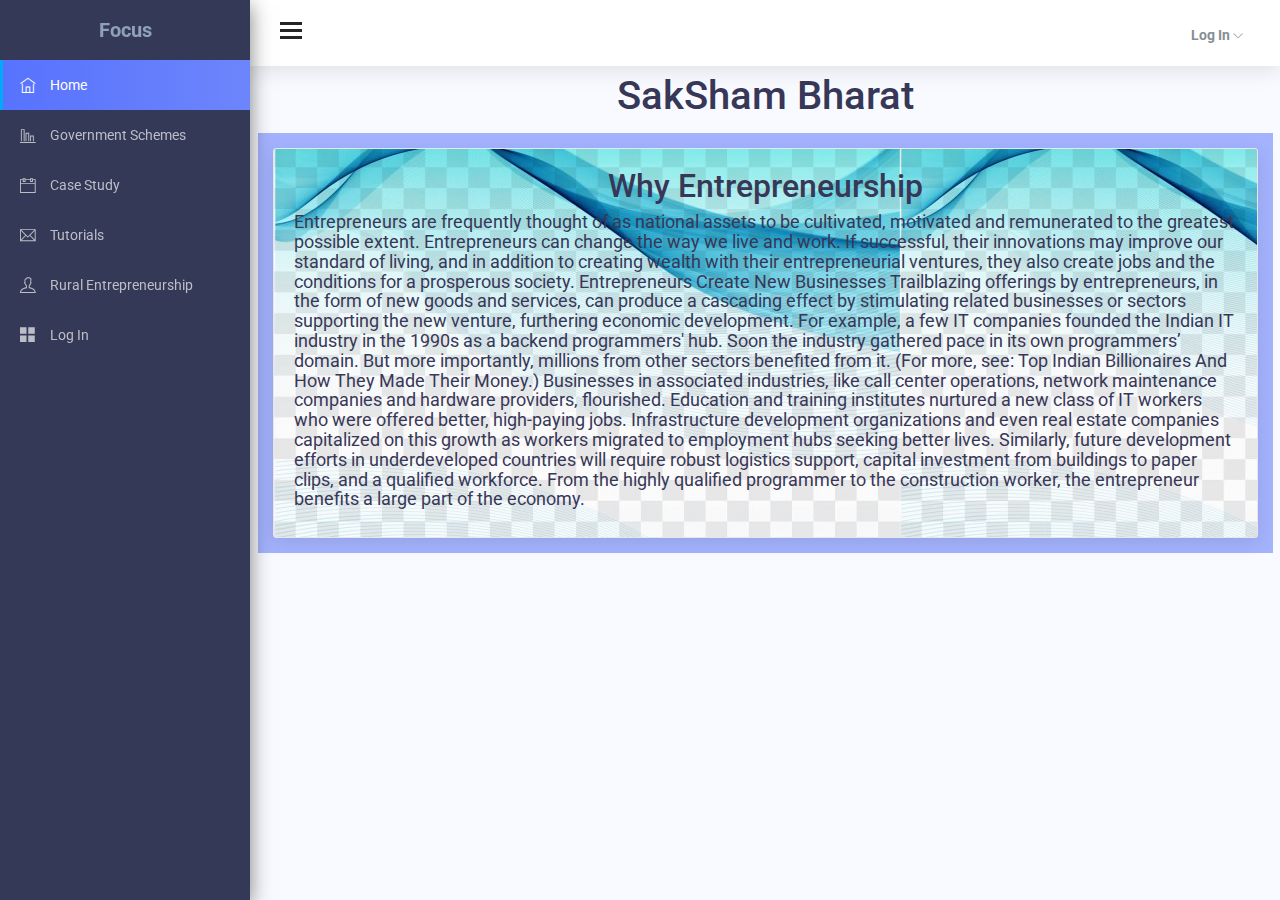
==== index.html @ bfe44157 "Frontend basic" ====
<!DOCTYPE html>
<html lang="en">
<head>
    <meta charset="utf-8">
    <meta http-equiv="X-UA-Compatible" content="IE=edge">
    <meta name="viewport" content="width=device-width, initial-scale=1">

    <title>Focus Admin: Vector Map</title>

    <!-- ================= Favicon ================== -->
    <!-- Standard -->
    <link rel="shortcut icon" href="http://placehold.it/64.png/000/fff">
    <!-- Retina iPad Touch Icon-->
    <link rel="apple-touch-icon" sizes="144x144" href="http://placehold.it/144.png/000/fff">
    <!-- Retina iPhone Touch Icon-->
    <link rel="apple-touch-icon" sizes="114x114" href="http://placehold.it/114.png/000/fff">
    <!-- Standard iPad Touch Icon-->
    <link rel="apple-touch-icon" sizes="72x72" href="http://placehold.it/72.png/000/fff">
    <!-- Standard iPhone Touch Icon-->
    <link rel="apple-touch-icon" sizes="57x57" href="http://placehold.it/57.png/000/fff">

    <!-- Styles -->
    <link href="assets/css/lib/vector-map/jqvmap.min.css" rel="stylesheet">
    <!--Themes Jquery Bar Rating-->
    <link href="assets/css/lib/font-awesome.min.css" rel="stylesheet">
    <link href="assets/css/lib/themify-icons.css" rel="stylesheet">
    <link href="assets/css/lib/menubar/sidebar.css" rel="stylesheet">
    <link href="assets/css/lib/bootstrap.min.css" rel="stylesheet">
	<link href="assets/css//home.css" rel="stylesheet">
    <link href="assets/css/lib/helper.css" rel="stylesheet">
    <link href="assets/css/style.css" rel="stylesheet">
</head>

<body>

        <div class="sidebar sidebar-hide-to-small sidebar-shrink sidebar-gestures">
            <div class="nano">
                <div class="nano-content">
                    <div class="logo"><a href="index.html"><!-- <img src="assets/images/logo.png" alt="" /> --><span>Focus</span></a></div>
                    <ul>
                        <li class="active"><a class="sidebar-sub-toggle"><i class="ti-home"></i> Home</a></li>
                        <li><a href="schemes.html"><i class="ti-bar-chart-alt"></i> Government Schemes</a></li>
                        <li><a href="case.html"><i class="ti-calendar"></i> Case Study </a></li>
                        <li><a href="tutorials.html"><i class="ti-email"></i> Tutorials</a></li>
                        <li><a href="rural.html"><i class="ti-user"></i> Rural Entrepreneurship</a></li>
                        <li><a href="#"><i class="ti-layout-grid2-alt"></i> Log In</a></li>
                    </ul>
                </div>
            </div>
        </div>
        <!-- /# sidebar -->


        <div class="header">
            <div class="container-fluid">
                <div class="row">
                    <div class="col-lg-12">
                        <div class="float-left">
                            <div class="hamburger sidebar-toggle">
                                <span class="line"></span>
                                <span class="line"></span>
                                <span class="line"></span>
                            </div>
                        </div>
                        <div class="float-right">
                            <ul>
                                <li class="header-icon dib"><span class="user-avatar"><a href="#">Log In <i class="ti-angle-down f-s-10"></i></a></span></li>
                            </ul>
                        </div>
                    </div>
                </div>
            </div>
        </div>




    <div class="content-wrap">
        <div class="main">
            <div class="container-fluid">
                <div class="row">
					<div class="col-md-12" align="center">
                        <h1>SakSham Bharat</h1>
					</div>
				</div>
                <!-- /# row -->
                <section id="main-content">
                    <div class="row">
                        <div class="col-lg-12" style="background: #a4b3fe;">
                            <div class="card nestable-cart" style="background: url('assets/images/bgg.jpg'); ">
                                <div class="card-title">
                                    <span align="center" ><h2>Why Entrepreneurship</h2></span>
                                    <h4>Entrepreneurs are frequently thought of as national assets to be cultivated, motivated and remunerated to the greatest possible extent. Entrepreneurs can change the way we live and work. If successful, their innovations may improve our standard of living, and in addition to creating wealth with their entrepreneurial ventures, they also create jobs and the conditions for a prosperous society.

Entrepreneurs Create New Businesses
Trailblazing offerings by entrepreneurs, in the form of new goods and services, can produce a cascading effect by stimulating related businesses or sectors supporting the new venture, furthering economic development.

For example, a few IT companies founded the Indian IT industry in the 1990s as a backend programmers' hub. Soon the industry gathered pace in its own programmers’ domain. But more importantly, millions from other sectors benefited from it. (For more, see: Top Indian Billionaires And How They Made Their Money.)

Businesses in associated industries, like call center operations, network maintenance companies and hardware providers, flourished. Education and training institutes nurtured a new class of IT workers who were offered better, high-paying jobs. Infrastructure development organizations and even real estate companies capitalized on this growth as workers migrated to employment hubs seeking better lives.

Similarly, future development efforts in underdeveloped countries will require robust logistics support, capital investment from buildings to paper clips, and a qualified workforce. From the highly qualified programmer to the construction worker, the entrepreneur benefits a large part of the economy.</h4>
                                    <div class="card-title-right-icon">
                                        <ul>
                                           
                                        </ul>
                                    </div>
                                </div>
                            </div>
                            <!-- /# card -->
                        </div>
                        <!-- /# column -->
                    </div>
                    <!-- /# row -->


                </section>
            </div>
        </div>
    </div>



    <div id="search">
        <button type="button" class="close">×</button>
        <form>
            <input type="search" value="" placeholder="type keyword(s) here" />
            <button type="submit" class="btn btn-primary">Search</button>
        </form>
    </div>
    <!-- jquery vendor -->
    <script src="assets/js/lib/jquery.min.js"></script>
    <script src="assets/js/lib/jquery.nanoscroller.min.js"></script>
    <!-- nano scroller -->
    <script src="assets/js/lib/menubar/sidebar.js"></script>
    <script src="assets/js/lib/preloader/pace.min.js"></script>
    <!-- sidebar -->
    
    <!-- bootstrap -->


    <script src="assets/js/lib/vector-map/jquery.vmap.js"></script>
    <!-- scripit init-->
    <script src="assets/js/lib/vector-map/jquery.vmap.min.js"></script>
    <!-- scripit init-->
    <script src="assets/js/lib/vector-map/jquery.vmap.sampledata.js"></script>
    <!-- scripit init-->
    <script src="assets/js/lib/vector-map/country/jquery.vmap.world.js"></script>
    <!-- scripit init-->
    <script src="assets/js/lib/vector-map/country/jquery.vmap.algeria.js"></script>
    <!-- scripit init-->
    <script src="assets/js/lib/vector-map/country/jquery.vmap.argentina.js"></script>
    <!-- scripit init-->
    <script src="assets/js/lib/vector-map/country/jquery.vmap.brazil.js"></script>
    <!-- scripit init-->
    <script src="assets/js/lib/vector-map/country/jquery.vmap.france.js"></script>
    <!-- scripit init-->
    <script src="assets/js/lib/vector-map/country/jquery.vmap.germany.js"></script>
    <!-- scripit init-->
    <script src="assets/js/lib/vector-map/country/jquery.vmap.greece.js"></script>
    <!-- scripit init-->
    <script src="assets/js/lib/vector-map/country/jquery.vmap.iran.js"></script>
    <!-- scripit init-->
    <script src="assets/js/lib/vector-map/country/jquery.vmap.iraq.js"></script>
    <!-- scripit init-->
    <script src="assets/js/lib/vector-map/country/jquery.vmap.russia.js"></script>
    <!-- scripit init-->
    <script src="assets/js/lib/vector-map/country/jquery.vmap.tunisia.js"></script>
    <!-- scripit init-->
    <script src="assets/js/lib/vector-map/country/jquery.vmap.europe.js"></script>
    <!-- scripit init-->
    <script src="assets/js/lib/vector-map/country/jquery.vmap.usa.js"></script>
    <!-- scripit init-->
    <script src="assets/js/lib/vector-map/country/jquery.vmap.turkey.js"></script>
    <!-- scripit init-->
    <script src="assets/js/lib/vector-map/vector.init.js"></script>
    <!-- scripit init-->
    <script src="assets/js/scripts.js"></script>
    <!-- scripit init-->
</body>

</html>
---- assets/css/lib/vector-map/jqvmap.min.css ----
.jqvmap-label,
.jqvmap-pin {
    pointer-events: none
}
.jqvmap-label {
    position: absolute;
    display: none;
    -webkit-border-radius: 3px;
    -moz-border-radius: 3px;
    border-radius: 3px;
    background: #292929;
    color: #fff;
    font-family: sans-serif, Verdana;
    font-size: smaller;
    padding: 3px
}
.jqvmap-zoomin,
.jqvmap-zoomout {
    position: absolute;
    left: 10px;
    -webkit-border-radius: 3px;
    -moz-border-radius: 3px;
    border-radius: 3px;
    background: #000;
    padding: 3px;
    color: #fff;
    width: 15px;
    height: 15px;
    cursor: pointer;
    line-height: 10px;
    text-align: center
}
.jqvmap-zoomin {
    top: 10px
}
.jqvmap-zoomout {
    top: 30px
}
.jqvmap-region {
    cursor: pointer
}
.jqvmap-ajax_response {
    width: 100%;
    height: 500px
}
---- assets/css/lib/themify-icons.css ----
.icon-section {
	margin: 0 0 3em;
	clear: both;
	overflow: hidden;
}
.icon-container {
	width: 240px; 
	padding: .7em 0;
	float: left; 
	position: relative;
	text-align: left;
}
.icon-container [class^="ti-"], 
.icon-container [class*=" ti-"] {
	color: #000;
	position: absolute;
	margin-top: 3px;
	transition: .3s;
}
.icon-container:hover [class^="ti-"],
.icon-container:hover [class*=" ti-"] {
	font-size: 2.2em;
	margin-top: -5px;
}
.icon-container:hover .icon-name {
	color: #000;
}
.icon-name {
	color: #aaa;
	margin-left: 35px;
	font-size: 14px;
	transition: .3s;
}
.icon-container:hover .icon-name {
	margin-left: 45px;
}
















@font-face {
	font-family: 'themify';
	src:url('../../fonts/themify.eot?-fvbane');
	src:url('../../fonts/themify.eot?#iefix-fvbane') format('embedded-opentype'),
		url('../../fonts/themify.woff?-fvbane') format('woff'),
		url('../../fonts/themify.ttf?-fvbane') format('truetype'),
		url('../../fonts/themify.svg?-fvbane#themify') format('svg');
	font-weight: normal;
	font-style: normal;
}

@font-face {
	font-family: 'themify';
	src:url('../admin/assets/fonts/themify.eot?-fvbane');
	src:url('../admin/assets/fonts/themify.eot?#iefix-fvbane') format('embedded-opentype'),
		url('../admin/assets/fonts/themify.woff?-fvbane') format('woff'),
		url('../admin/assets/fonts/themify.ttf?-fvbane') format('truetype'),
		url('../admin/assets/fonts/themify.svg?-fvbane#themify') format('svg');
	font-weight: normal;
	font-style: normal;
}

[class^="ti-"], [class*=" ti-"] {
	font-family: 'themify';
	speak: none;
	font-style: normal;
	font-weight: normal;
	font-variant: normal;
	text-transform: none;
	line-height: 1;

	/* Better Font Rendering =========== */
	-webkit-font-smoothing: antialiased;
	-moz-osx-font-smoothing: grayscale;
}

.ti-wand:before {
	content: "\e600";
}
.ti-volume:before {
	content: "\e601";
}
.ti-user:before {
	content: "\e602";
}
.ti-unlock:before {
	content: "\e603";
}
.ti-unlink:before {
	content: "\e604";
}
.ti-trash:before {
	content: "\e605";
}
.ti-thought:before {
	content: "\e606";
}
.ti-target:before {
	content: "\e607";
}
.ti-tag:before {
	content: "\e608";
}
.ti-tablet:before {
	content: "\e609";
}
.ti-star:before {
	content: "\e60a";
}
.ti-spray:before {
	content: "\e60b";
}
.ti-signal:before {
	content: "\e60c";
}
.ti-shopping-cart:before {
	content: "\e60d";
}
.ti-shopping-cart-full:before {
	content: "\e60e";
}
.ti-settings:before {
	content: "\e60f";
}
.ti-search:before {
	content: "\e610";
}
.ti-zoom-in:before {
	content: "\e611";
}
.ti-zoom-out:before {
	content: "\e612";
}
.ti-cut:before {
	content: "\e613";
}
.ti-ruler:before {
	content: "\e614";
}
.ti-ruler-pencil:before {
	content: "\e615";
}
.ti-ruler-alt:before {
	content: "\e616";
}
.ti-bookmark:before {
	content: "\e617";
}
.ti-bookmark-alt:before {
	content: "\e618";
}
.ti-reload:before {
	content: "\e619";
}
.ti-plus:before {
	content: "\e61a";
}
.ti-pin:before {
	content: "\e61b";
}
.ti-pencil:before {
	content: "\e61c";
}
.ti-pencil-alt:before {
	content: "\e61d";
}
.ti-paint-roller:before {
	content: "\e61e";
}
.ti-paint-bucket:before {
	content: "\e61f";
}
.ti-na:before {
	content: "\e620";
}
.ti-mobile:before {
	content: "\e621";
}
.ti-minus:before {
	content: "\e622";
}
.ti-medall:before {
	content: "\e623";
}
.ti-medall-alt:before {
	content: "\e624";
}
.ti-marker:before {
	content: "\e625";
}
.ti-marker-alt:before {
	content: "\e626";
}
.ti-arrow-up:before {
	content: "\e627";
}
.ti-arrow-right:before {
	content: "\e628";
}
.ti-arrow-left:before {
	content: "\e629";
}
.ti-arrow-down:before {
	content: "\e62a";
}
.ti-lock:before {
	content: "\e62b";
}
.ti-location-arrow:before {
	content: "\e62c";
}
.ti-link:before {
	content: "\e62d";
}
.ti-layout:before {
	content: "\e62e";
}
.ti-layers:before {
	content: "\e62f";
}
.ti-layers-alt:before {
	content: "\e630";
}
.ti-key:before {
	content: "\e631";
}
.ti-import:before {
	content: "\e632";
}
.ti-image:before {
	content: "\e633";
}
.ti-heart:before {
	content: "\e634";
}
.ti-heart-broken:before {
	content: "\e635";
}
.ti-hand-stop:before {
	content: "\e636";
}
.ti-hand-open:before {
	content: "\e637";
}
.ti-hand-drag:before {
	content: "\e638";
}
.ti-folder:before {
	content: "\e639";
}
.ti-flag:before {
	content: "\e63a";
}
.ti-flag-alt:before {
	content: "\e63b";
}
.ti-flag-alt-2:before {
	content: "\e63c";
}
.ti-eye:before {
	content: "\e63d";
}
.ti-export:before {
	content: "\e63e";
}
.ti-exchange-vertical:before {
	content: "\e63f";
}
.ti-desktop:before {
	content: "\e640";
}
.ti-cup:before {
	content: "\e641";
}
.ti-crown:before {
	content: "\e642";
}
.ti-comments:before {
	content: "\e643";
}
.ti-comment:before {
	content: "\e644";
}
.ti-comment-alt:before {
	content: "\e645";
}
.ti-close:before {
	content: "\e646";
}
.ti-clip:before {
	content: "\e647";
}
.ti-angle-up:before {
	content: "\e648";
}
.ti-angle-right:before {
	content: "\e649";
}
.ti-angle-left:before {
	content: "\e64a";
}
.ti-angle-down:before {
	content: "\e64b";
}
.ti-check:before {
	content: "\e64c";
}
.ti-check-box:before {
	content: "\e64d";
}
.ti-camera:before {
	content: "\e64e";
}
.ti-announcement:before {
	content: "\e64f";
}
.ti-brush:before {
	content: "\e650";
}
.ti-briefcase:before {
	content: "\e651";
}
.ti-bolt:before {
	content: "\e652";
}
.ti-bolt-alt:before {
	content: "\e653";
}
.ti-blackboard:before {
	content: "\e654";
}
.ti-bag:before {
	content: "\e655";
}
.ti-move:before {
	content: "\e656";
}
.ti-arrows-vertical:before {
	content: "\e657";
}
.ti-arrows-horizontal:before {
	content: "\e658";
}
.ti-fullscreen:before {
	content: "\e659";
}
.ti-arrow-top-right:before {
	content: "\e65a";
}
.ti-arrow-top-left:before {
	content: "\e65b";
}
.ti-arrow-circle-up:before {
	content: "\e65c";
}
.ti-arrow-circle-right:before {
	content: "\e65d";
}
.ti-arrow-circle-left:before {
	content: "\e65e";
}
.ti-arrow-circle-down:before {
	content: "\e65f";
}
.ti-angle-double-up:before {
	content: "\e660";
}
.ti-angle-double-right:before {
	content: "\e661";
}
.ti-angle-double-left:before {
	content: "\e662";
}
.ti-angle-double-down:before {
	content: "\e663";
}
.ti-zip:before {
	content: "\e664";
}
.ti-world:before {
	content: "\e665";
}
.ti-wheelchair:before {
	content: "\e666";
}
.ti-view-list:before {
	content: "\e667";
}
.ti-view-list-alt:before {
	content: "\e668";
}
.ti-view-grid:before {
	content: "\e669";
}
.ti-uppercase:before {
	content: "\e66a";
}
.ti-upload:before {
	content: "\e66b";
}
.ti-underline:before {
	content: "\e66c";
}
.ti-truck:before {
	content: "\e66d";
}
.ti-timer:before {
	content: "\e66e";
}
.ti-ticket:before {
	content: "\e66f";
}
.ti-thumb-up:before {
	content: "\e670";
}
.ti-thumb-down:before {
	content: "\e671";
}
.ti-text:before {
	content: "\e672";
}
.ti-stats-up:before {
	content: "\e673";
}
.ti-stats-down:before {
	content: "\e674";
}
.ti-split-v:before {
	content: "\e675";
}
.ti-split-h:before {
	content: "\e676";
}
.ti-smallcap:before {
	content: "\e677";
}
.ti-shine:before {
	content: "\e678";
}
.ti-shift-right:before {
	content: "\e679";
}
.ti-shift-left:before {
	content: "\e67a";
}
.ti-shield:before {
	content: "\e67b";
}
.ti-notepad:before {
	content: "\e67c";
}
.ti-server:before {
	content: "\e67d";
}
.ti-quote-right:before {
	content: "\e67e";
}
.ti-quote-left:before {
	content: "\e67f";
}
.ti-pulse:before {
	content: "\e680";
}
.ti-printer:before {
	content: "\e681";
}
.ti-power-off:before {
	content: "\e682";
}
.ti-plug:before {
	content: "\e683";
}
.ti-pie-chart:before {
	content: "\e684";
}
.ti-paragraph:before {
	content: "\e685";
}
.ti-panel:before {
	content: "\e686";
}
.ti-package:before {
	content: "\e687";
}
.ti-music:before {
	content: "\e688";
}
.ti-music-alt:before {
	content: "\e689";
}
.ti-mouse:before {
	content: "\e68a";
}
.ti-mouse-alt:before {
	content: "\e68b";
}
.ti-money:before {
	content: "\e68c";
}
.ti-microphone:before {
	content: "\e68d";
}
.ti-menu:before {
	content: "\e68e";
}
.ti-menu-alt:before {
	content: "\e68f";
}
.ti-map:before {
	content: "\e690";
}
.ti-map-alt:before {
	content: "\e691";
}
.ti-loop:before {
	content: "\e692";
}
.ti-location-pin:before {
	content: "\e693";
}
.ti-list:before {
	content: "\e694";
}
.ti-light-bulb:before {
	content: "\e695";
}
.ti-Italic:before {
	content: "\e696";
}
.ti-info:before {
	content: "\e697";
}
.ti-infinite:before {
	content: "\e698";
}
.ti-id-badge:before {
	content: "\e699";
}
.ti-hummer:before {
	content: "\e69a";
}
.ti-home:before {
	content: "\e69b";
}
.ti-help:before {
	content: "\e69c";
}
.ti-headphone:before {
	content: "\e69d";
}
.ti-harddrives:before {
	content: "\e69e";
}
.ti-harddrive:before {
	content: "\e69f";
}
.ti-gift:before {
	content: "\e6a0";
}
.ti-game:before {
	content: "\e6a1";
}
.ti-filter:before {
	content: "\e6a2";
}
.ti-files:before {
	content: "\e6a3";
}
.ti-file:before {
	content: "\e6a4";
}
.ti-eraser:before {
	content: "\e6a5";
}
.ti-envelope:before {
	content: "\e6a6";
}
.ti-download:before {
	content: "\e6a7";
}
.ti-direction:before {
	content: "\e6a8";
}
.ti-direction-alt:before {
	content: "\e6a9";
}
.ti-dashboard:before {
	content: "\e6aa";
}
.ti-control-stop:before {
	content: "\e6ab";
}
.ti-control-shuffle:before {
	content: "\e6ac";
}
.ti-control-play:before {
	content: "\e6ad";
}
.ti-control-pause:before {
	content: "\e6ae";
}
.ti-control-forward:before {
	content: "\e6af";
}
.ti-control-backward:before {
	content: "\e6b0";
}
.ti-cloud:before {
	content: "\e6b1";
}
.ti-cloud-up:before {
	content: "\e6b2";
}
.ti-cloud-down:before {
	content: "\e6b3";
}
.ti-clipboard:before {
	content: "\e6b4";
}
.ti-car:before {
	content: "\e6b5";
}
.ti-calendar:before {
	content: "\e6b6";
}
.ti-book:before {
	content: "\e6b7";
}
.ti-bell:before {
	content: "\e6b8";
}
.ti-basketball:before {
	content: "\e6b9";
}
.ti-bar-chart:before {
	content: "\e6ba";
}
.ti-bar-chart-alt:before {
	content: "\e6bb";
}
.ti-back-right:before {
	content: "\e6bc";
}
.ti-back-left:before {
	content: "\e6bd";
}
.ti-arrows-corner:before {
	content: "\e6be";
}
.ti-archive:before {
	content: "\e6bf";
}
.ti-anchor:before {
	content: "\e6c0";
}
.ti-align-right:before {
	content: "\e6c1";
}
.ti-align-left:before {
	content: "\e6c2";
}
.ti-align-justify:before {
	content: "\e6c3";
}
.ti-align-center:before {
	content: "\e6c4";
}
.ti-alert:before {
	content: "\e6c5";
}
.ti-alarm-clock:before {
	content: "\e6c6";
}
.ti-agenda:before {
	content: "\e6c7";
}
.ti-write:before {
	content: "\e6c8";
}
.ti-window:before {
	content: "\e6c9";
}
.ti-widgetized:before {
	content: "\e6ca";
}
.ti-widget:before {
	content: "\e6cb";
}
.ti-widget-alt:before {
	content: "\e6cc";
}
.ti-wallet:before {
	content: "\e6cd";
}
.ti-video-clapper:before {
	content: "\e6ce";
}
.ti-video-camera:before {
	content: "\e6cf";
}
.ti-vector:before {
	content: "\e6d0";
}
.ti-themify-logo:before {
	content: "\e6d1";
}
.ti-themify-favicon:before {
	content: "\e6d2";
}
.ti-themify-favicon-alt:before {
	content: "\e6d3";
}
.ti-support:before {
	content: "\e6d4";
}
.ti-stamp:before {
	content: "\e6d5";
}
.ti-split-v-alt:before {
	content: "\e6d6";
}
.ti-slice:before {
	content: "\e6d7";
}
.ti-shortcode:before {
	content: "\e6d8";
}
.ti-shift-right-alt:before {
	content: "\e6d9";
}
.ti-shift-left-alt:before {
	content: "\e6da";
}
.ti-ruler-alt-2:before {
	content: "\e6db";
}
.ti-receipt:before {
	content: "\e6dc";
}
.ti-pin2:before {
	content: "\e6dd";
}
.ti-pin-alt:before {
	content: "\e6de";
}
.ti-pencil-alt2:before {
	content: "\e6df";
}
.ti-palette:before {
	content: "\e6e0";
}
.ti-more:before {
	content: "\e6e1";
}
.ti-more-alt:before {
	content: "\e6e2";
}
.ti-microphone-alt:before {
	content: "\e6e3";
}
.ti-magnet:before {
	content: "\e6e4";
}
.ti-line-double:before {
	content: "\e6e5";
}
.ti-line-dotted:before {
	content: "\e6e6";
}
.ti-line-dashed:before {
	content: "\e6e7";
}
.ti-layout-width-full:before {
	content: "\e6e8";
}
.ti-layout-width-default:before {
	content: "\e6e9";
}
.ti-layout-width-default-alt:before {
	content: "\e6ea";
}
.ti-layout-tab:before {
	content: "\e6eb";
}
.ti-layout-tab-window:before {
	content: "\e6ec";
}
.ti-layout-tab-v:before {
	content: "\e6ed";
}
.ti-layout-tab-min:before {
	content: "\e6ee";
}
.ti-layout-slider:before {
	content: "\e6ef";
}
.ti-layout-slider-alt:before {
	content: "\e6f0";
}
.ti-layout-sidebar-right:before {
	content: "\e6f1";
}
.ti-layout-sidebar-none:before {
	content: "\e6f2";
}
.ti-layout-sidebar-left:before {
	content: "\e6f3";
}
.ti-layout-placeholder:before {
	content: "\e6f4";
}
.ti-layout-menu:before {
	content: "\e6f5";
}
.ti-layout-menu-v:before {
	content: "\e6f6";
}
.ti-layout-menu-separated:before {
	content: "\e6f7";
}
.ti-layout-menu-full:before {
	content: "\e6f8";
}
.ti-layout-media-right-alt:before {
	content: "\e6f9";
}
.ti-layout-media-right:before {
	content: "\e6fa";
}
.ti-layout-media-overlay:before {
	content: "\e6fb";
}
.ti-layout-media-overlay-alt:before {
	content: "\e6fc";
}
.ti-layout-media-overlay-alt-2:before {
	content: "\e6fd";
}
.ti-layout-media-left-alt:before {
	content: "\e6fe";
}
.ti-layout-media-left:before {
	content: "\e6ff";
}
.ti-layout-media-center-alt:before {
	content: "\e700";
}
.ti-layout-media-center:before {
	content: "\e701";
}
.ti-layout-list-thumb:before {
	content: "\e702";
}
.ti-layout-list-thumb-alt:before {
	content: "\e703";
}
.ti-layout-list-post:before {
	content: "\e704";
}
.ti-layout-list-large-image:before {
	content: "\e705";
}
.ti-layout-line-solid:before {
	content: "\e706";
}
.ti-layout-grid4:before {
	content: "\e707";
}
.ti-layout-grid3:before {
	content: "\e708";
}
.ti-layout-grid2:before {
	content: "\e709";
}
.ti-layout-grid2-thumb:before {
	content: "\e70a";
}
.ti-layout-cta-right:before {
	content: "\e70b";
}
.ti-layout-cta-left:before {
	content: "\e70c";
}
.ti-layout-cta-center:before {
	content: "\e70d";
}
.ti-layout-cta-btn-right:before {
	content: "\e70e";
}
.ti-layout-cta-btn-left:before {
	content: "\e70f";
}
.ti-layout-column4:before {
	content: "\e710";
}
.ti-layout-column3:before {
	content: "\e711";
}
.ti-layout-column2:before {
	content: "\e712";
}
.ti-layout-accordion-separated:before {
	content: "\e713";
}
.ti-layout-accordion-merged:before {
	content: "\e714";
}
.ti-layout-accordion-list:before {
	content: "\e715";
}
.ti-ink-pen:before {
	content: "\e716";
}
.ti-info-alt:before {
	content: "\e717";
}
.ti-help-alt:before {
	content: "\e718";
}
.ti-headphone-alt:before {
	content: "\e719";
}
.ti-hand-point-up:before {
	content: "\e71a";
}
.ti-hand-point-right:before {
	content: "\e71b";
}
.ti-hand-point-left:before {
	content: "\e71c";
}
.ti-hand-point-down:before {
	content: "\e71d";
}
.ti-gallery:before {
	content: "\e71e";
}
.ti-face-smile:before {
	content: "\e71f";
}
.ti-face-sad:before {
	content: "\e720";
}
.ti-credit-card:before {
	content: "\e721";
}
.ti-control-skip-forward:before {
	content: "\e722";
}
.ti-control-skip-backward:before {
	content: "\e723";
}
.ti-control-record:before {
	content: "\e724";
}
.ti-control-eject:before {
	content: "\e725";
}
.ti-comments-smiley:before {
	content: "\e726";
}
.ti-brush-alt:before {
	content: "\e727";
}
.ti-youtube:before {
	content: "\e728";
}
.ti-vimeo:before {
	content: "\e729";
}
.ti-twitter:before {
	content: "\e72a";
}
.ti-time:before {
	content: "\e72b";
}
.ti-tumblr:before {
	content: "\e72c";
}
.ti-skype:before {
	content: "\e72d";
}
.ti-share:before {
	content: "\e72e";
}
.ti-share-alt:before {
	content: "\e72f";
}
.ti-rocket:before {
	content: "\e730";
}
.ti-pinterest:before {
	content: "\e731";
}
.ti-new-window:before {
	content: "\e732";
}
.ti-microsoft:before {
	content: "\e733";
}
.ti-list-ol:before {
	content: "\e734";
}
.ti-linkedin:before {
	content: "\e735";
}
.ti-layout-sidebar-2:before {
	content: "\e736";
}
.ti-layout-grid4-alt:before {
	content: "\e737";
}
.ti-layout-grid3-alt:before {
	content: "\e738";
}
.ti-layout-grid2-alt:before {
	content: "\e739";
}
.ti-layout-column4-alt:before {
	content: "\e73a";
}
.ti-layout-column3-alt:before {
	content: "\e73b";
}
.ti-layout-column2-alt:before {
	content: "\e73c";
}
.ti-instagram:before {
	content: "\e73d";
}
.ti-google:before {
	content: "\e73e";
}
.ti-github:before {
	content: "\e73f";
}
.ti-flickr:before {
	content: "\e740";
}
.ti-facebook:before {
	content: "\e741";
}
.ti-dropbox:before {
	content: "\e742";
}
.ti-dribbble:before {
	content: "\e743";
}
.ti-apple:before {
	content: "\e744";
}
.ti-android:before {
	content: "\e745";
}
.ti-save:before {
	content: "\e746";
}
.ti-save-alt:before {
	content: "\e747";
}
.ti-yahoo:before {
	content: "\e748";
}
.ti-wordpress:before {
	content: "\e749";
}
.ti-vimeo-alt:before {
	content: "\e74a";
}
.ti-twitter-alt:before {
	content: "\e74b";
}
.ti-tumblr-alt:before {
	content: "\e74c";
}
.ti-trello:before {
	content: "\e74d";
}
.ti-stack-overflow:before {
	content: "\e74e";
}
.ti-soundcloud:before {
	content: "\e74f";
}
.ti-sharethis:before {
	content: "\e750";
}
.ti-sharethis-alt:before {
	content: "\e751";
}
.ti-reddit:before {
	content: "\e752";
}
.ti-pinterest-alt:before {
	content: "\e753";
}
.ti-microsoft-alt:before {
	content: "\e754";
}
.ti-linux:before {
	content: "\e755";
}
.ti-jsfiddle:before {
	content: "\e756";
}
.ti-joomla:before {
	content: "\e757";
}
.ti-html5:before {
	content: "\e758";
}
.ti-flickr-alt:before {
	content: "\e759";
}
.ti-email:before {
	content: "\e75a";
}
.ti-drupal:before {
	content: "\e75b";
}
.ti-dropbox-alt:before {
	content: "\e75c";
}
.ti-css3:before {
	content: "\e75d";
}
.ti-rss:before {
	content: "\e75e";
}
.ti-rss-alt:before {
	content: "\e75f";
}
---- assets/css/lib/menubar/sidebar.css ----
.navbar .sidebar-toggle {
    float: left;
    margin-left: -4px;
}

.navbar .sidebar-toggle+.navbar-brand {
    margin-left: 0;
}

.sidebar {
    position: fixed;
    top: 0px;
    left: 0;
    bottom: 0;
    width: 250px;
    background: #343957;
    /* font-size: 14px; */
    z-index: 100;
    overflow: auto;
    -webkit-transform: translateZ(0);
    transform: translateZ(0);
    -webkit-transition: width 300ms ease-in-out;
    transition: width 300ms ease-in-out;
     box-shadow: 0 5px 20px rgba(0, 0, 0, 0.50);
}

.sidebar.sidebar-static {
    position: absolute;
}

.sidebar i {
    font-size: 1.12em;
    margin-right: 5px;
    vertical-align: middle;
    width: 1.4em;
    display: inline-block;
}

.sidebar i.fa {
    vertical-align: baseline;
}

.sidebar ul {
    margin: 0;
    list-style-type: none;
    padding: 0;
}

.sidebar .nano-content>ul {
    width: 100%;
    -webkit-transition: width 300ms ease-in-out;
    transition: width 300ms ease-in-out;
}

.sidebar .nano-content>ul li.label {
    font-size: 14px;
    /* height: 30px; */
    line-height: 40px;
    color: rgba(160, 180, 200, 0.55);
    text-transform: capitalize;
    font-weight: normal;
}

.sidebar .nano-content>ul li.content {
    padding: 10px;
    color: #D8D8D8;
}

.sidebar .nano-content>ul li.content .progress {
    margin-top: 0.7em;
}

.sidebar .nano-content>ul li>ul {
    display: none;
    background: rgba(52,57,87,0.2)!important;
}

.sidebar .nano-content>ul li.open>ul {
    display: block;
}

.sidebar .nano-content>ul li>a {
    display: block;
    cursor: pointer;
    color: #BDBDC7;
    padding: 10px;
    line-height: 30px;
    border-bottom: none;
    /* background: rgba(255, 255, 255, 0.067); */
    text-decoration: none;
    -webkit-transition: all 0.3s ease-in-out;
    transition: all 0.3s ease-in-out;
}

.sidebar .nano-content>ul li>a:hover {
  background: linear-gradient(to right, #5772FE , #6D85FB);
}

.sidebar .nano-content>ul li>a>.sidebar-collapse-icon {
    float: right;
    margin-right: 5px;
    font-size: 10px;
    margin-top: 10px;
    transition: -webkit-transform 0.3s ease;
    -webkit-transition: -webkit-transform 0.3s ease;
    transition: transform 0.3s ease;
    transition: transform 0.3s ease, -webkit-transform 0.3s ease;
}

.sidebar .nano-content>ul li>a>.badge {
    font-weight: normal;
    position: absolute;
    right: 45px;
    top: 15px;
}

.sidebar .nano-content>ul li:hover>a, .sidebar .nano-content>ul li.active>a, .sidebar .nano-content>ul li.open>a {
    color: #fff;
    position: relative;
}

.sidebar .nano-content>ul li.active>a::before {
    background: #03A9F5;
    content: "";
    height: 100%;
    left: 0;
    position: absolute;
    top: 0;
    width: 3px;
}

.sidebar .nano-content>ul li.open>a>.sidebar-collapse-icon {
    -webkit-transform: rotate(-180deg);
    transform: rotate(-180deg);
}

.sidebar .nano-content>ul>li.label, .sidebar .nano-content>ul>li.content, .sidebar .nano-content>ul>li>a {
    padding-left: 20px;
    padding-right: 20px;
}

html.rtl .sidebar .nano-content>ul>li.label, html.rtl .sidebar .nano-content>ul>li.content, html.rtl .sidebar .nano-content>ul>li>a {
    padding-left: 15px;
    padding-right: 15px;
}

.sidebar .nano-content>ul>li.active>a, .sidebar .nano-content>ul>li.open>a, .sidebar .nano-content>ul>li>ul {
    background: linear-gradient(to right, #5772FE , #6D85FB);
}

.sidebar .nano-content>ul>li>ul>li.label, .sidebar .nano-content>ul>li>ul>li.content, .sidebar .nano-content>ul>li>ul>li>a {
    padding-left: 50px;
    padding-right: 15px;
}

html.rtl .sidebar .nano-content>ul>li>ul>li.label, html.rtl .sidebar .nano-content>ul>li>ul>li.content, html.rtl .sidebar .nano-content>ul>li>ul>li>a {
    padding-left: 15px;
    padding-right: 45px;
}

.sidebar .nano-content>ul>li>ul>li.active>a, .sidebar .nano-content>ul>li>ul>li.open>a, .sidebar .nano-content>ul>li>ul>li>ul {
    background: #242634;
}

.sidebar .nano-content>ul>li>ul>li>ul>li.label, .sidebar .nano-content>ul>li>ul>li>ul>li.content, .sidebar .nano-content>ul>li>ul>li>ul>li>a {
    padding-left: 67.5px;
    padding-right: 15px;
}

html.rtl .sidebar .nano-content>ul>li>ul>li>ul>li.label, html.rtl .sidebar .nano-content>ul>li>ul>li>ul>li.content, html.rtl .sidebar .nano-content>ul>li>ul>li>ul>li>a {
    padding-left: 15px;
    padding-right: 67.5px;
}

.sidebar .nano-content>ul>li>ul>li>ul>li.active>a, .sidebar .nano-content>ul>li>ul>li>ul>li.open>a, .sidebar .nano-content>ul>li>ul>li>ul>li>ul {
    background: #1c1d28;
}

.sidebar .nano-content>ul>li>ul>li>ul>li>ul>li.label, .sidebar .nano-content>ul>li>ul>li>ul>li>ul>li.content, .sidebar .nano-content>ul>li>ul>li>ul>li>ul>li>a {
    padding-left: 90px;
    padding-right: 15px;
}

html.rtl .sidebar .nano-content>ul>li>ul>li>ul>li>ul>li.label, html.rtl .sidebar .nano-content>ul>li>ul>li>ul>li>ul>li.content, html.rtl .sidebar .nano-content>ul>li>ul>li>ul>li>ul>li>a {
    padding-left: 15px;
    padding-right: 90px;
}

/* Small Sidebar styles */

body {
    position: relative;
}

.sidebar-hide .sidebar {
    left: -250px;
}

.sidebar {
    -webkit-transition: left 300ms ease-in-out, width 300ms ease-in-out;
    transition: left 300ms ease-in-out, width 300ms ease-in-out;
}

/* Hide to Small bar */

.sidebar-hide .sidebar.sidebar-hide-to-small {
    position: absolute;
    width: 60px;
    left: 0;
    top: 0px;
}

.sidebar-hide .sidebar.sidebar-hide-to-small, .sidebar-hide .sidebar.sidebar-hide-to-small .nano, .sidebar-hide .sidebar.sidebar-hide-to-small .nano-content {
    overflow: visible;
    /*background: #fff;*/
}

.sidebar-hide .sidebar.sidebar-hide-to-small .nano-content>ul {
    width: 60px;
}

.sidebar-hide .sidebar.sidebar-hide-to-small .nano-content>ul .label, .sidebar-hide .sidebar.sidebar-hide-to-small .nano-content>ul .content {
    display: none;
}

.sidebar-hide .sidebar.sidebar-hide-to-small .nano-content>ul .badge {
    display: none;
}

.sidebar-hide .sidebar.sidebar-hide-to-small .nano-content>ul>li>a {
    padding: 0;
    text-align: center;
    padding: 12px 0;
    line-height: 1;
}

.sidebar-hide .sidebar.sidebar-hide-to-small .nano-content>ul>li>a>i {
    width: auto;
    font-size: 1.2rem;
}

.sidebar-hide .sidebar.sidebar-hide-to-small .nano-content>ul>li>a, .sidebar-hide .sidebar.sidebar-hide-to-small .nano-content>ul>li>a>.sidebar-collapse-icon {
    font-size: 0;
}

.sidebar-hide .sidebar.sidebar-hide-to-small .nano-content>ul>li>a>.badge {
    position: absolute;
    right: 3px;
    top: 3px;
}

.sidebar-hide .sidebar.sidebar-hide-to-small .nano-content>ul>li {
    position: relative;
}

.sidebar-hide .sidebar.sidebar-hide-to-small .nano-content>ul>li>ul {
    visibility: hidden;
    width: 200px;
    position: absolute;
    top: 0;
    left: 100%;
}

.sidebar-hide .sidebar.sidebar-hide-to-small .nano-content>ul li:hover>ul {
    border-bottom: 1px solid #eee;
    border-right: 1px solid #eee;
    border-top: 1px solid #eee;
    -webkit-box-shadow: 0 2px 2px 0 #e7e7e7;
    box-shadow: 0 2px 2px 0 #e7e7e7;
    display: block !important;
    visibility: visible;
}

.sidebar-hide .sidebar.sidebar-hide-to-small~.content-wrap {
    margin-left: 60px;
}

.sidebar.sidebar-overlay.sidebar-hide-to-small~.content-wrap {
    margin-left: 60px;
}

/* Show with Push content */

.sidebar.sidebar-push~.content-wrap {
    -webkit-transform: translateX(250px) translateZ(0);
    transform: translateX(250px) translateZ(0);
    transition: -webkit-transform 300ms ease-in-out, margin-left 300ms ease-in-out;
    -webkit-transition: margin-left 300ms ease-in-out, -webkit-transform 300ms ease-in-out;
    transition: margin-left 300ms ease-in-out, -webkit-transform 300ms ease-in-out;
    transition: transform 300ms ease-in-out, margin-left 300ms ease-in-out;
    transition: transform 300ms ease-in-out, margin-left 300ms ease-in-out, -webkit-transform 300ms ease-in-out;
}

.sidebar-hide .sidebar.sidebar-push~.content-wrap {
    -webkit-transform: translateX(0) translateZ(0);
    transform: translateX(0) translateZ(0);
}

/* Show with Shrink content */

.sidebar.sidebar-shrink~.content-wrap {
    margin-left: 250px;
    -webkit-transition: margin-left 300ms ease-in-out;
    transition: margin-left 300ms ease-in-out;
}

.sidebar-hide .sidebar.sidebar-shrink~.content-wrap {
    margin-left: 0;
}

.sidebar-hide .sidebar.sidebar-shrink.sidebar-hide-to-small~.content-wrap {
    margin-left: 60px;
}

.sidebar-hide .sidebar.sidebar-shrink.sidebar-hide-to-small~.header {
    margin-left: 60px;
}

/* Hide on Content Click */

.sidebar.sidebar-overlap-content~.content-wrap:after {
    content: '';
    display: block;
    position: absolute;
    cursor: pointer;
    visibility: visible;
    opacity: 1;
    top: 0;
    right: 0;
    left: 0;
    bottom: 0;
    background-color: rgba(255, 255, 255, 0.7);
    z-index: 10;
    -webkit-transition: opacity 300ms ease-in-out, visibility 300ms ease-in-out;
    transition: opacity 300ms ease-in-out, visibility 300ms ease-in-out;
}

.sidebar-hide .sidebar.sidebar-overlap-content~.content-wrap:after {
    visibility: hidden;
    opacity: 0;
}

/* Nano Scroller */

.sidebar .nano {
    position: relative;
    width: 100%;
    height: 100%;
    overflow: hidden;
}

.sidebar .nano>.nano-content {
    position: absolute;
    overflow: scroll;
    overflow-x: hidden;
    top: 0;
    right: 0;
    bottom: 0;
    left: 0;
}

.sidebar .nano>.nano-content:focus {
    outline: thin dotted;
}

.sidebar .nano>.nano-content::-webkit-scrollbar {
    display: none;
}

.sidebar .nano.has-scrollbar>.nano-content::-webkit-scrollbar {
    display: block;
}

.sidebar .nano>.nano-pane {
    background: rgba(0, 0, 0, 0.25);
    position: absolute;
    width: 5px;
    right: 0;
    top: 0;
    bottom: 0;
    visibility: hidden\9;
    /* Target only IE7 and IE8 with this hack */
    opacity: 0.01;
    -webkit-transition: 0.2s;
    transition: 0.2s;
    border-radius: 5px;
}

.sidebar .nano>.nano-pane>.nano-slider {
    /*    background: #ff5a5e;*/
    position: relative;
}

.sidebar .nano:hover>.nano-pane, .sidebar .nano>.nano-pane.active, .sidebar .nano>.nano-pane.flashed {
    visibility: visible\9;
    /* Target only IE7 and IE8 with this hack */
    opacity: 0.99;
}

/* Light Scheme */

.sidebar.sidebar-light {
    background: #F8F8F8;
}

.sidebar.sidebar-light .nano>.nano-pane {
    background: rgba(0, 0, 0, 0.15);
}

.sidebar.sidebar-light .nano-content>ul>li.content, .sidebar.sidebar-light .nano-content>ul>li>a {
    color: #919191;
}

.sidebar.sidebar-light .nano-content>ul>li:hover>a {
    color: #474747;
}

.sidebar.sidebar-light .nano-content>ul>li.active>a, .sidebar.sidebar-light .nano-content>ul>li.open>a {
    color: #fff;
}

.sidebar.sidebar-light .nano-content>ul>li.label, .sidebar.sidebar-light .nano-content>ul>li.content, .sidebar.sidebar-light .nano-content>ul>li>a {
    padding-left: 15px;
    padding-right: 15px;
}

html.rtl .sidebar.sidebar-light .nano-content>ul>li.label, html.rtl .sidebar.sidebar-light .nano-content>ul>li.content, html.rtl .sidebar.sidebar-light .nano-content>ul>li>a {
    padding-left: 15px;
    padding-right: 15px;
}

.sidebar.sidebar-light .nano-content>ul>li.active>a, .sidebar.sidebar-light .nano-content>ul>li.open>a, .sidebar.sidebar-light .nano-content>ul>li>ul {
    background: #206da9;
}

.sidebar.sidebar-light .nano-content>ul>li>ul>li.label, .sidebar.sidebar-light .nano-content>ul>li>ul>li.content, .sidebar.sidebar-light .nano-content>ul>li>ul>li>a {
    padding-left: 45px;
    padding-right: 15px;
}

html.rtl .sidebar.sidebar-light .nano-content>ul>li>ul>li.label, html.rtl .sidebar.sidebar-light .nano-content>ul>li>ul>li.content, html.rtl .sidebar.sidebar-light .nano-content>ul>li>ul>li>a {
    padding-left: 15px;
    padding-right: 45px;
}

.sidebar.sidebar-light .nano-content>ul>li>ul>li.active>a, .sidebar.sidebar-light .nano-content>ul>li>ul>li.open>a, .sidebar.sidebar-light .nano-content>ul>li>ul>li>ul {
    background: #1d6298;
}

.sidebar.sidebar-light .nano-content>ul>li>ul>li>ul>li.label, .sidebar.sidebar-light .nano-content>ul>li>ul>li>ul>li.content, .sidebar.sidebar-light .nano-content>ul>li>ul>li>ul>li>a {
    padding-left: 67.5px;
    padding-right: 15px;
}

html.rtl .sidebar.sidebar-light .nano-content>ul>li>ul>li>ul>li.label, html.rtl .sidebar.sidebar-light .nano-content>ul>li>ul>li>ul>li.content, html.rtl .sidebar.sidebar-light .nano-content>ul>li>ul>li>ul>li>a {
    padding-left: 15px;
    padding-right: 67.5px;
}

.sidebar.sidebar-light .nano-content>ul>li>ul>li>ul>li.active>a, .sidebar.sidebar-light .nano-content>ul>li>ul>li>ul>li.open>a, .sidebar.sidebar-light .nano-content>ul>li>ul>li>ul>li>ul {
    background: #195786;
}

.sidebar.sidebar-light .nano-content>ul>li>ul>li>ul>li>ul>li.label, .sidebar.sidebar-light .nano-content>ul>li>ul>li>ul>li>ul>li.content, .sidebar.sidebar-light .nano-content>ul>li>ul>li>ul>li>ul>li>a {
    padding-left: 90px;
    padding-right: 15px;
}

html.rtl .sidebar.sidebar-light .nano-content>ul>li>ul>li>ul>li>ul>li.label, html.rtl .sidebar.sidebar-light .nano-content>ul>li>ul>li>ul>li>ul>li.content, html.rtl .sidebar.sidebar-light .nano-content>ul>li>ul>li>ul>li>ul>li>a {
    padding-left: 15px;
    padding-right: 90px;
}

/*
 * RTL sidebar bar
 */

html.rtl {
    direction: rtl;
    /* Show with Push content */
    /* Show with Shrink content */
}

html.rtl .sidebar {
    left: auto;
    right: 0;
    -webkit-transition: right 300ms ease, width 300ms ease;
    transition: right 300ms ease, width 300ms ease;
}

html.rtl .sidebar i {
    margin-right: 0;
    margin-left: 5px;
}

html.rtl .sidebar .nano-content>ul li>a>.sidebar-collapse-icon, html.rtl .sidebar .nano-content>ul li>a>.badge {
    float: left;
}

html.rtl .sidebar-hide .sidebar {
    right: -250px;
}

html.rtl .sidebar-hide .sidebar.sidebar-hide-to-small {
    right: 0;
    left: auto;
}

html.rtl .sidebar-hide .sidebar.sidebar-hide-to-small .nano-content>ul>li>ul {
    left: auto;
    right: 100%;
}

html.rtl .sidebar.sidebar-overlay~.content-wrap {
    margin-right: 0;
}

html.rtl .sidebar-hide .sidebar.sidebar-hide-to-small~.content-wrap, html.rtl .sidebar.sidebar-overlay.sidebar-hide-to-small~.content-wrap {
    margin-left: 0;
    margin-right: 60px;
}

html.rtl .sidebar.sidebar-push~.content-wrap {
    margin-left: 0;
    -webkit-transform: translate3d(-250px, 0, 0);
    transform: translate3d(-250px, 0, 0);
    transition: -webkit-transform 300ms ease-in-out, margin-right 300ms ease-in-out;
    -webkit-transition: margin-right 300ms ease-in-out, -webkit-transform 300ms ease-in-out;
    transition: margin-right 300ms ease-in-out, -webkit-transform 300ms ease-in-out;
    transition: transform 300ms ease-in-out, margin-right 300ms ease-in-out;
    transition: transform 300ms ease-in-out, margin-right 300ms ease-in-out, -webkit-transform 300ms ease-in-out;
}

html.rtl .sidebar-hide .sidebar.sidebar-push~.content-wrap {
    -webkit-transform: translate3d(0, 0, 0);
    transform: translate3d(0, 0, 0);
}

html.rtl .sidebar.sidebar-shrink~.content-wrap {
    margin-left: 0;
    margin-right: 250px;
    -webkit-transition: margin-right 300ms ease-in-out;
    transition: margin-right 300ms ease-in-out;
}

html.rtl .sidebar-hide .sidebar.sidebar-shrink~.content-wrap {
    margin-left: 0;
    margin-right: 0;
}

html.rtl .sidebar-hide .sidebar.sidebar-shrink.sidebar-hide-to-small~.content-wrap {
    margin-left: 0;
    margin-right: 60px;
}

/*    Humberger icon
--------------------------*/

.hamburger {
    display: inline-block;
    left: 0px;
    position: relative;
    top: 10px;
    -webkit-transition: all 0.3s ease-in-out 0s;
    transition: all 0.3s ease-in-out 0s;
    width: 37px;
    z-index: 999;
}

.hamburger .line {
    background-color: #252525;
    display: block;
    height: 3px;
    margin: 4px auto;
    width: 22px;
    -webkit-transition: all 0.3s ease-in-out;
    transition: all 0.3s ease-in-out;
}

.hamburger:hover {
    cursor: pointer;
}

/*
.hamburger.is-active {
  left: 65px;
}
*/

.hamburger.is-active .line:nth-child(1), .hamburger.is-active .line:nth-child(3) {
    width: 10px;
    height: 3px;
}

.hamburger.is-active .line:nth-child(2) {
    -webkit-transform: translateX(-5px);
    transform: translateX(-5px);
    width: 20px;
    height: 3px;
}

.hamburger.is-active .line:nth-child(1) {
    -webkit-transform: translateY(3px) rotate(45deg);
    transform: translateY(3px) rotate(45deg);
}

.hamburger.is-active .line:nth-child(3) {
    -webkit-transform: translateY(-3px) rotate(-45deg);
    transform: translateY(-3px) rotate(-45deg);
}
---- assets/css/lib/helper.css ----
/*  font  */

/*  font size */

.f-s-1 {font-size: 1px!important;}
.f-s-2 {font-size: 2px!important;}
.f-s-3 {font-size: 3px!important;}
.f-s-4 {font-size: 4px!important;}
.f-s-5 {font-size: 5px!important;}
.f-s-6 {font-size: 6px!important;}
.f-s-7 {font-size: 7px!important;}
.f-s-8 {font-size: 8px!important;}
.f-s-9 {font-size: 9px!important;}
.f-s-10 {font-size: 10px!important;}
.f-s-11 {font-size: 11px!important;}
.f-s-12 {font-size: 12px!important;}
.f-s-13 {font-size: 13px!important;}
.f-s-14 {font-size: 14px!important;}
.f-s-15 {font-size: 15px!important;}
.f-s-16 {font-size: 16px!important;}
.f-s-17 {font-size: 17px!important;}
.f-s-18 {font-size: 18px!important;}
.f-s-19 {font-size: 19px!important;}
.f-s-20 {font-size: 20px!important;}
.f-s-21 {font-size: 21px!important;}
.f-s-22 {font-size: 22px!important;}
.f-s-23 {font-size: 23px!important;}
.f-s-24 {font-size: 24px!important;}
.f-s-25 {font-size: 25px!important;}
.f-s-26 {font-size: 26px!important;}
.f-s-27 {font-size: 27px!important;}
.f-s-28 {font-size: 28px!important;}
.f-s-29 {font-size: 29px!important;}
.f-s-30 {font-size: 30px!important;}
.f-s-31 {font-size: 31px!important;}
.f-s-32 {font-size: 32px!important;}
.f-s-33 {font-size: 33px!important;}
.f-s-34 {font-size: 34px!important;}
.f-s-35 {font-size: 35px!important;}
.f-s-36 {font-size: 36px!important;}
.f-s-37 {font-size: 37px!important;}
.f-s-38 {font-size: 38px!important;}
.f-s-39 {font-size: 39px!important;}
.f-s-40 {font-size: 40px!important;}
.f-s-41 {font-size: 41px!important;}
.f-s-42 {font-size: 42px!important;}
.f-s-43 {font-size: 43px!important;}
.f-s-44 {font-size: 44px!important;}
.f-s-45 {font-size: 45px!important;}
.f-s-46 {font-size: 46px!important;}
.f-s-47 {font-size: 47px!important;}
.f-s-48 {font-size: 48px!important;}
.f-s-49 {font-size: 49px!important;}
.f-s-50 {font-size: 50px!important;}
.f-s-51 {font-size: 51px!important;}
.f-s-52 {font-size: 52px!important;}
.f-s-53 {font-size: 53px!important;}
.f-s-54 {font-size: 54px!important;}
.f-s-55 {font-size: 55px!important;}
.f-s-56 {font-size: 56px!important;}
.f-s-57 {font-size: 57px!important;}
.f-s-58 {font-size: 58px!important;}
.f-s-59 {font-size: 59px!important;}
.f-s-60 {font-size: 60px!important;}
.f-s-61 {font-size: 61px!important;}
.f-s-62 {font-size: 62px!important;}
.f-s-63 {font-size: 63px!important;}
.f-s-64 {font-size: 64px!important;}
.f-s-65 {font-size: 65px!important;}
.f-s-66 {font-size: 66px!important;}
.f-s-67 {font-size: 67px!important;}
.f-s-68 {font-size: 68px!important;}
.f-s-69 {font-size: 69px!important;}
.f-s-70 {font-size: 70px!important;}
.f-s-71 {font-size: 71px!important;}
.f-s-72 {font-size: 72px!important;}
.f-s-73 {font-size: 73px!important;}
.f-s-74 {font-size: 74px!important;}
.f-s-75 {font-size: 75px!important;}
.f-s-76 {font-size: 76px!important;}
.f-s-77 {font-size: 77px!important;}
.f-s-78 {font-size: 78px!important;}
.f-s-79 {font-size: 79px!important;}
.f-s-80 {font-size: 80px!important;}
.f-s-81 {font-size: 81px!important;}
.f-s-82 {font-size: 82px!important;}
.f-s-83 {font-size: 83px!important;}
.f-s-84 {font-size: 84px!important;}
.f-s-85 {font-size: 85px!important;}
.f-s-86 {font-size: 86px!important;}
.f-s-87 {font-size: 87px!important;}
.f-s-88 {font-size: 88px!important;}
.f-s-89 {font-size: 89px!important;}
.f-s-90 {font-size: 90px!important;}
.f-s-91 {font-size: 91px!important;}
.f-s-92 {font-size: 92px!important;}
.f-s-93 {font-size: 93px!important;}
.f-s-94 {font-size: 94px!important;}
.f-s-95 {font-size: 95px!important;}
.f-s-96 {font-size: 96px!important;}
.f-s-97 {font-size: 97px!important;}
.f-s-98 {font-size: 98px!important;}
.f-s-99 {font-size: 99px!important;}
.f-s-100 {font-size: 100px!important;}

/*   font weight */

.f-w-100 {font-weight: 100}
.f-w-200 {font-weight: 200}
.f-w-300 {font-weight: 300}
.f-w-400 {font-weight: 400}
.f-w-500 {font-weight: 500}
.f-w-600 {font-weight: 600}
.f-w-700 {font-weight: 700}
.f-w-800 {font-weight: 800}
.f-w-900 {font-weight: 900}


/*   margin  */

.m-0 {margin: 0px!important;}

/*   margin top  */

.m-t-0 {margin-top: 0px!important;}
.m-t-1 {margin-top: 1px!important;}
.m-t-2 {margin-top: 2px!important;}
.m-t-3 {margin-top: 3px!important;}
.m-t-4 {margin-top: 4px!important;}
.m-t-5 {margin-top: 5px!important;}
.m-t-6 {margin-top: 6px!important;}
.m-t-7 {margin-top: 7px!important;}
.m-t-8 {margin-top: 8px!important;}
.m-t-9 {margin-top: 9px!important;}
.m-t-10 {margin-top: 10px!important;}
.m-t-11 {margin-top: 11px!important;}
.m-t-12 {margin-top: 12px!important;}
.m-t-13 {margin-top: 13px!important;}
.m-t-14 {margin-top: 14px!important;}
.m-t-15 {margin-top: 15px!important;}
.m-t-16 {margin-top: 16px!important;}
.m-t-17 {margin-top: 17px!important;}
.m-t-18 {margin-top: 18px!important;}
.m-t-19 {margin-top: 19px!important;}
.m-t-20 {margin-top: 20px!important;}
.m-t-21 {margin-top: 21px!important;}
.m-t-22 {margin-top: 22px!important;}
.m-t-23 {margin-top: 23px!important;}
.m-t-24 {margin-top: 24px!important;}
.m-t-25 {margin-top: 25px!important;}
.m-t-26 {margin-top: 26px!important;}
.m-t-27 {margin-top: 27px!important;}
.m-t-28 {margin-top: 28px!important;}
.m-t-29 {margin-top: 29px!important;}
.m-t-30 {margin-top: 30px!important;}
.m-t-31 {margin-top: 31px!important;}
.m-t-32 {margin-top: 32px!important;}
.m-t-33 {margin-top: 33px!important;}
.m-t-34 {margin-top: 34px!important;}
.m-t-35 {margin-top: 35px!important;}
.m-t-36 {margin-top: 36px!important;}
.m-t-37 {margin-top: 37px!important;}
.m-t-38 {margin-top: 38px!important;}
.m-t-39 {margin-top: 39px!important;}
.m-t-40 {margin-top: 40px!important;}
.m-t-41 {margin-top: 41px!important;}
.m-t-42 {margin-top: 42px!important;}
.m-t-43 {margin-top: 43px!important;}
.m-t-44 {margin-top: 44px!important;}
.m-t-45 {margin-top: 45px!important;}
.m-t-46 {margin-top: 46px!important;}
.m-t-47 {margin-top: 47px!important;}
.m-t-48 {margin-top: 48px!important;}
.m-t-49 {margin-top: 49px!important;}
.m-t-50 {margin-top: 50px!important;}
.m-t-51 {margin-top: 51px!important;}
.m-t-52 {margin-top: 52px!important;}
.m-t-53 {margin-top: 53px!important;}
.m-t-54 {margin-top: 54px!important;}
.m-t-55 {margin-top: 55px!important;}
.m-t-56 {margin-top: 56px!important;}
.m-t-57 {margin-top: 57px!important;}
.m-t-58 {margin-top: 58px!important;}
.m-t-59 {margin-top: 59px!important;}
.m-t-60 {margin-top: 60px!important;}
.m-t-61 {margin-top: 61px!important;}
.m-t-62 {margin-top: 62px!important;}
.m-t-63 {margin-top: 63px!important;}
.m-t-64 {margin-top: 64px!important;}
.m-t-65 {margin-top: 65px!important;}
.m-t-66 {margin-top: 66px!important;}
.m-t-67 {margin-top: 67px!important;}
.m-t-68 {margin-top: 68px!important;}
.m-t-69 {margin-top: 69px!important;}
.m-t-70 {margin-top: 70px!important;}
.m-t-71 {margin-top: 71px!important;}
.m-t-72 {margin-top: 72px!important;}
.m-t-73 {margin-top: 73px!important;}
.m-t-74 {margin-top: 74px!important;}
.m-t-75 {margin-top: 75px!important;}
.m-t-76 {margin-top: 76px!important;}
.m-t-77 {margin-top: 77px!important;}
.m-t-78 {margin-top: 78px!important;}
.m-t-79 {margin-top: 79px!important;}
.m-t-80 {margin-top: 80px!important;}
.m-t-81 {margin-top: 81px!important;}
.m-t-82 {margin-top: 82px!important;}
.m-t-83 {margin-top: 83px!important;}
.m-t-84 {margin-top: 84px!important;}
.m-t-85 {margin-top: 85px!important;}
.m-t-86 {margin-top: 86px!important;}
.m-t-87 {margin-top: 87px!important;}
.m-t-88 {margin-top: 88px!important;}
.m-t-89 {margin-top: 89px!important;}
.m-t-90 {margin-top: 90px!important;}
.m-t-91 {margin-top: 91px!important;}
.m-t-92 {margin-top: 92px!important;}
.m-t-93 {margin-top: 93px!important;}
.m-t-94 {margin-top: 94px!important;}
.m-t-95 {margin-top: 95px!important;}
.m-t-96 {margin-top: 96px!important;}
.m-t-97 {margin-top: 97px!important;}
.m-t-98 {margin-top: 98px!important;}
.m-t-99 {margin-top: 99px!important;}
.m-t-100 {margin-top: 100px!important;}
.m-t-101 {margin-top: 101px!important;}
.m-t-102 {margin-top: 102px!important;}
.m-t-103 {margin-top: 103px!important;}
.m-t-104 {margin-top: 104px!important;}
.m-t-105 {margin-top: 105px!important;}
.m-t-106 {margin-top: 106px!important;}
.m-t-107 {margin-top: 107px!important;}
.m-t-108 {margin-top: 108px!important;}
.m-t-109 {margin-top: 109px!important;}
.m-t-110 {margin-top: 110px!important;}
.m-t-111 {margin-top: 111px!important;}
.m-t-112 {margin-top: 112px!important;}
.m-t-113 {margin-top: 113px!important;}
.m-t-114 {margin-top: 114px!important;}
.m-t-115 {margin-top: 115px!important;}
.m-t-116 {margin-top: 116px!important;}
.m-t-117 {margin-top: 117px!important;}
.m-t-118 {margin-top: 118px!important;}
.m-t-119 {margin-top: 119px!important;}
.m-t-120 {margin-top: 120px!important;}
.m-t-121 {margin-top: 121px!important;}
.m-t-122 {margin-top: 122px!important;}
.m-t-123 {margin-top: 123px!important;}
.m-t-124 {margin-top: 124px!important;}
.m-t-125 {margin-top: 125px!important;}
.m-t-126 {margin-top: 126px!important;}
.m-t-127 {margin-top: 127px!important;}
.m-t-128 {margin-top: 128px!important;}
.m-t-129 {margin-top: 129px!important;}
.m-t-130 {margin-top: 130px!important;}
.m-t-131 {margin-top: 131px!important;}
.m-t-132 {margin-top: 132px!important;}
.m-t-133 {margin-top: 133px!important;}
.m-t-134 {margin-top: 134px!important;}
.m-t-135 {margin-top: 135px!important;}
.m-t-136 {margin-top: 136px!important;}
.m-t-137 {margin-top: 137px!important;}
.m-t-138 {margin-top: 138px!important;}
.m-t-139 {margin-top: 139px!important;}
.m-t-140 {margin-top: 140px!important;}
.m-t-141 {margin-top: 141px!important;}
.m-t-142 {margin-top: 142px!important;}
.m-t-143 {margin-top: 143px!important;}
.m-t-144 {margin-top: 144px!important;}
.m-t-145 {margin-top: 145px!important;}
.m-t-146 {margin-top: 146px!important;}
.m-t-147 {margin-top: 147px!important;}
.m-t-148 {margin-top: 148px!important;}
.m-t-149 {margin-top: 149px!important;}
.m-t-150 {margin-top: 150px!important;}


/*   margin right  */

.m-r-0 {margin-right: 0px!important;}
.m-r-1 {margin-right: 1px!important;}
.m-r-2 {margin-right: 2px!important;}
.m-r-3 {margin-right: 3px!important;}
.m-r-4 {margin-right: 4px!important;}
.m-r-5 {margin-right: 5px!important;}
.m-r-6 {margin-right: 6px!important;}
.m-r-7 {margin-right: 7px!important;}
.m-r-8 {margin-right: 8px!important;}
.m-r-9 {margin-right: 9px!important;}
.m-r-10 {margin-right: 10px!important;}
.m-r-11 {margin-right: 11px!important;}
.m-r-12 {margin-right: 12px!important;}
.m-r-13 {margin-right: 13px!important;}
.m-r-14 {margin-right: 14px!important;}
.m-r-15 {margin-right: 15px!important;}
.m-r-16 {margin-right: 16px!important;}
.m-r-17 {margin-right: 17px!important;}
.m-r-18 {margin-right: 18px!important;}
.m-r-19 {margin-right: 19px!important;}
.m-r-20 {margin-right: 20px!important;}
.m-r-21 {margin-right: 21px!important;}
.m-r-22 {margin-right: 22px!important;}
.m-r-23 {margin-right: 23px!important;}
.m-r-24 {margin-right: 24px!important;}
.m-r-25 {margin-right: 25px!important;}
.m-r-26 {margin-right: 26px!important;}
.m-r-27 {margin-right: 27px!important;}
.m-r-28 {margin-right: 28px!important;}
.m-r-29 {margin-right: 29px!important;}
.m-r-30 {margin-right: 30px!important;}
.m-r-31 {margin-right: 31px!important;}
.m-r-32 {margin-right: 32px!important;}
.m-r-33 {margin-right: 33px!important;}
.m-r-34 {margin-right: 34px!important;}
.m-r-35 {margin-right: 35px!important;}
.m-r-36 {margin-right: 36px!important;}
.m-r-37 {margin-right: 37px!important;}
.m-r-38 {margin-right: 38px!important;}
.m-r-39 {margin-right: 39px!important;}
.m-r-40 {margin-right: 40px!important;}
.m-r-41 {margin-right: 4px!important;}
.m-r-42 {margin-right: 42px!important;}
.m-r-43 {margin-right: 43px!important;}
.m-r-44 {margin-right: 44px!important;}
.m-r-45 {margin-right: 45px!important;}
.m-r-46 {margin-right: 46px!important;}
.m-r-47 {margin-right: 47px!important;}
.m-r-48 {margin-right: 48px!important;}
.m-r-49 {margin-right: 49px!important;}
.m-r-50 {margin-right: 50px!important;}
.m-r-51 {margin-right: 51px!important;}
.m-r-52 {margin-right: 52px!important;}
.m-r-53 {margin-right: 53px!important;}
.m-r-54 {margin-right: 54px!important;}
.m-r-55 {margin-right: 55px!important;}
.m-r-56 {margin-right: 56px!important;}
.m-r-57 {margin-right: 57px!important;}
.m-r-58 {margin-right: 58px!important;}
.m-r-59 {margin-right: 59px!important;}
.m-r-60 {margin-right: 60px!important;}
.m-r-61 {margin-right: 61px!important;}
.m-r-62 {margin-right: 62px!important;}
.m-r-63 {margin-right: 63px!important;}
.m-r-64 {margin-right: 64px!important;}
.m-r-65 {margin-right: 65px!important;}
.m-r-66 {margin-right: 66px!important;}
.m-r-67 {margin-right: 67px!important;}
.m-r-68 {margin-right: 68px!important;}
.m-r-69 {margin-right: 69px!important;}
.m-r-70 {margin-right: 70px!important;}
.m-r-71 {margin-right: 71px!important;}
.m-r-72 {margin-right: 72px!important;}
.m-r-73 {margin-right: 73px!important;}
.m-r-74 {margin-right: 74px!important;}
.m-r-75 {margin-right: 75px!important;}
.m-r-76 {margin-right: 76px!important;}
.m-r-77 {margin-right: 77px!important;}
.m-r-78 {margin-right: 78px!important;}
.m-r-79 {margin-right: 79px!important;}
.m-r-80 {margin-right: 80px!important;}
.m-r-81 {margin-right: 81px!important;}
.m-r-82 {margin-right: 82px!important;}
.m-r-83 {margin-right: 83px!important;}
.m-r-84 {margin-right: 84px!important;}
.m-r-85 {margin-right: 85px!important;}
.m-r-86 {margin-right: 86px!important;}
.m-r-87 {margin-right: 87px!important;}
.m-r-88 {margin-right: 88px!important;}
.m-r-89 {margin-right: 89px!important;}
.m-r-90 {margin-right: 90px!important;}
.m-r-91 {margin-right: 91px!important;}
.m-r-92 {margin-right: 92px!important;}
.m-r-93 {margin-right: 93px!important;}
.m-r-94 {margin-right: 94px!important;}
.m-r-95 {margin-right: 95px!important;}
.m-r-96 {margin-right: 96px!important;}
.m-r-97 {margin-right: 97px!important;}
.m-r-98 {margin-right: 98px!important;}
.m-r-99 {margin-right: 99px!important;}
.m-r-100 {margin-right: 100px!important;}
.m-r-101 {margin-right: 101px!important;}
.m-r-102 {margin-right: 102px!important;}
.m-r-103 {margin-right: 103px!important;}
.m-r-104 {margin-right: 104px!important;}
.m-r-105 {margin-right: 105px!important;}
.m-r-106 {margin-right: 106px!important;}
.m-r-107 {margin-right: 107px!important;}
.m-r-108 {margin-right: 108px!important;}
.m-r-109 {margin-right: 109px!important;}
.m-r-110 {margin-right: 110px!important;}
.m-r-111 {margin-right: 111px!important;}
.m-r-112 {margin-right: 112px!important;}
.m-r-113 {margin-right: 113px!important;}
.m-r-114 {margin-right: 114px!important;}
.m-r-115 {margin-right: 115px!important;}
.m-r-116 {margin-right: 116px!important;}
.m-r-117 {margin-right: 117px!important;}
.m-r-118 {margin-right: 118px!important;}
.m-r-119 {margin-right: 119px!important;}
.m-r-120 {margin-right: 120px!important;}
.m-r-121 {margin-right: 121px!important;}
.m-r-122 {margin-right: 122px!important;}
.m-r-123 {margin-right: 123px!important;}
.m-r-124 {margin-right: 124px!important;}
.m-r-125 {margin-right: 125px!important;}
.m-r-126 {margin-right: 126px!important;}
.m-r-127 {margin-right: 127px!important;}
.m-r-128 {margin-right: 128px!important;}
.m-r-129 {margin-right: 129px!important;}
.m-r-130 {margin-right: 130px!important;}
.m-r-131 {margin-right: 131px!important;}
.m-r-132 {margin-right: 132px!important;}
.m-r-133 {margin-right: 133px!important;}
.m-r-134 {margin-right: 134px!important;}
.m-r-135 {margin-right: 135px!important;}
.m-r-136 {margin-right: 136px!important;}
.m-r-137 {margin-right: 137px!important;}
.m-r-138 {margin-right: 138px!important;}
.m-r-139 {margin-right: 139px!important;}
.m-r-140 {margin-right: 140px!important;}
.m-r-141 {margin-right: 141px!important;}
.m-r-142 {margin-right: 142px!important;}
.m-r-143 {margin-right: 143px!important;}
.m-r-144 {margin-right: 144px!important;}
.m-r-145 {margin-right: 145px!important;}
.m-r-146 {margin-right: 146px!important;}
.m-r-147 {margin-right: 147px!important;}
.m-r-148 {margin-right: 148px!important;}
.m-r-149 {margin-right: 149px!important;}
.m-r-150 {margin-right: 150px!important;}


/*   margin bottom  */

.m-b-0 {margin-bottom: 0px!important;}
.m-b-1 {margin-bottom: 1px!important;}
.m-b-2 {margin-bottom: 2px!important;}
.m-b-3 {margin-bottom: 3px!important;}
.m-b-4 {margin-bottom: 4px!important;}
.m-b-5 {margin-bottom: 5px!important;}
.m-b-6 {margin-bottom: 6px!important;}
.m-b-7 {margin-bottom: 7px!important;}
.m-b-8 {margin-bottom: 8px!important;}
.m-b-9 {margin-bottom: 9px!important;}
.m-b-10 {margin-bottom: 10px!important;}
.m-b-11 {margin-bottom: 11px!important;}
.m-b-12 {margin-bottom: 12px!important;}
.m-b-13 {margin-bottom: 13px!important;}
.m-b-14 {margin-bottom: 14px!important;}
.m-b-15 {margin-bottom: 15px!important;}
.m-b-16 {margin-bottom: 16px!important;}
.m-b-17 {margin-bottom: 17px!important;}
.m-b-18 {margin-bottom: 18px!important;}
.m-b-19 {margin-bottom: 19px!important;}
.m-b-20 {margin-bottom: 20px!important;}
.m-b-21 {margin-bottom: 21px!important;}
.m-b-22 {margin-bottom: 22px!important;}
.m-b-23 {margin-bottom: 23px!important;}
.m-b-24 {margin-bottom: 24px!important;}
.m-b-25 {margin-bottom: 25px!important;}
.m-b-26 {margin-bottom: 26px!important;}
.m-b-27 {margin-bottom: 27px!important;}
.m-b-28 {margin-bottom: 28px!important;}
.m-b-29 {margin-bottom: 29px!important;}
.m-b-30 {margin-bottom: 30px!important;}
.m-b-31 {margin-bottom: 31px!important;}
.m-b-32 {margin-bottom: 32px!important;}
.m-b-33 {margin-bottom: 33px!important;}
.m-b-34 {margin-bottom: 34px!important;}
.m-b-35 {margin-bottom: 35px!important;}
.m-b-36 {margin-bottom: 36px!important;}
.m-b-37 {margin-bottom: 37px!important;}
.m-b-38 {margin-bottom: 38px!important;}
.m-b-39 {margin-bottom: 39px!important;}
.m-b-40 {margin-bottom: 40px!important;}
.m-b-41 {margin-bottom: 4px!important;}
.m-b-42 {margin-bottom: 42px!important;}
.m-b-43 {margin-bottom: 43px!important;}
.m-b-44 {margin-bottom: 44px!important;}
.m-b-45 {margin-bottom: 45px!important;}
.m-b-46 {margin-bottom: 46px!important;}
.m-b-47 {margin-bottom: 47px!important;}
.m-b-48 {margin-bottom: 48px!important;}
.m-b-49 {margin-bottom: 49px!important;}
.m-b-50 {margin-bottom: 50px!important;}
.m-b-51 {margin-bottom: 51px!important;}
.m-b-52 {margin-bottom: 52px!important;}
.m-b-53 {margin-bottom: 53px!important;}
.m-b-54 {margin-bottom: 54px!important;}
.m-b-55 {margin-bottom: 55px!important;}
.m-b-56 {margin-bottom: 56px!important;}
.m-b-57 {margin-bottom: 57px!important;}
.m-b-58 {margin-bottom: 58px!important;}
.m-b-59 {margin-bottom: 59px!important;}
.m-b-60 {margin-bottom: 60px!important;}
.m-b-61 {margin-bottom: 61px!important;}
.m-b-62 {margin-bottom: 62px!important;}
.m-b-63 {margin-bottom: 63px!important;}
.m-b-64 {margin-bottom: 64px!important;}
.m-b-65 {margin-bottom: 65px!important;}
.m-b-66 {margin-bottom: 66px!important;}
.m-b-67 {margin-bottom: 67px!important;}
.m-b-68 {margin-bottom: 68px!important;}
.m-b-69 {margin-bottom: 69px!important;}
.m-b-70 {margin-bottom: 70px!important;}
.m-b-71 {margin-bottom: 71px!important;}
.m-b-72 {margin-bottom: 72px!important;}
.m-b-73 {margin-bottom: 73px!important;}
.m-b-74 {margin-bottom: 74px!important;}
.m-b-75 {margin-bottom: 75px!important;}
.m-b-76 {margin-bottom: 76px!important;}
.m-b-77 {margin-bottom: 77px!important;}
.m-b-78 {margin-bottom: 78px!important;}
.m-b-79 {margin-bottom: 79px!important;}
.m-b-80 {margin-bottom: 80px!important;}
.m-b-81 {margin-bottom: 81px!important;}
.m-b-82 {margin-bottom: 82px!important;}
.m-b-83 {margin-bottom: 83px!important;}
.m-b-84 {margin-bottom: 84px!important;}
.m-b-85 {margin-bottom: 85px!important;}
.m-b-86 {margin-bottom: 86px!important;}
.m-b-87 {margin-bottom: 87px!important;}
.m-b-88 {margin-bottom: 88px!important;}
.m-b-89 {margin-bottom: 89px!important;}
.m-b-90 {margin-bottom: 90px!important;}
.m-b-91 {margin-bottom: 91px!important;}
.m-b-92 {margin-bottom: 92px!important;}
.m-b-93 {margin-bottom: 93px!important;}
.m-b-94 {margin-bottom: 94px!important;}
.m-b-95 {margin-bottom: 95px!important;}
.m-b-96 {margin-bottom: 96px!important;}
.m-b-97 {margin-bottom: 97px!important;}
.m-b-98 {margin-bottom: 98px!important;}
.m-b-99 {margin-bottom: 99px!important;}
.m-b-100 {margin-bottom: 100px!important;}
.m-b-101 {margin-bottom: 101px!important;}
.m-b-102 {margin-bottom: 102px!important;}
.m-b-103 {margin-bottom: 103px!important;}
.m-b-104 {margin-bottom: 104px!important;}
.m-b-105 {margin-bottom: 105px!important;}
.m-b-106 {margin-bottom: 106px!important;}
.m-b-107 {margin-bottom: 107px!important;}
.m-b-108 {margin-bottom: 108px!important;}
.m-b-109 {margin-bottom: 109px!important;}
.m-b-110 {margin-bottom: 110px!important;}
.m-b-111 {margin-bottom: 111px!important;}
.m-b-112 {margin-bottom: 112px!important;}
.m-b-113 {margin-bottom: 113px!important;}
.m-b-114 {margin-bottom: 114px!important;}
.m-b-115 {margin-bottom: 115px!important;}
.m-b-116 {margin-bottom: 116px!important;}
.m-b-117 {margin-bottom: 117px!important;}
.m-b-118 {margin-bottom: 118px!important;}
.m-b-119 {margin-bottom: 119px!important;}
.m-b-120 {margin-bottom: 120px!important;}
.m-b-121 {margin-bottom: 121px!important;}
.m-b-122 {margin-bottom: 122px!important;}
.m-b-123 {margin-bottom: 123px!important;}
.m-b-124 {margin-bottom: 124px!important;}
.m-b-125 {margin-bottom: 125px!important;}
.m-b-126 {margin-bottom: 126px!important;}
.m-b-127 {margin-bottom: 127px!important;}
.m-b-128 {margin-bottom: 128px!important;}
.m-b-129 {margin-bottom: 129px!important;}
.m-b-130 {margin-bottom: 130px!important;}
.m-b-131 {margin-bottom: 131px!important;}
.m-b-132 {margin-bottom: 132px!important;}
.m-b-133 {margin-bottom: 133px!important;}
.m-b-134 {margin-bottom: 134px!important;}
.m-b-135 {margin-bottom: 135px!important;}
.m-b-136 {margin-bottom: 136px!important;}
.m-b-137 {margin-bottom: 137px!important;}
.m-b-138 {margin-bottom: 138px!important;}
.m-b-139 {margin-bottom: 139px!important;}
.m-b-140 {margin-bottom: 140px!important;}
.m-b-141 {margin-bottom: 141px!important;}
.m-b-142 {margin-bottom: 142px!important;}
.m-b-143 {margin-bottom: 143px!important;}
.m-b-144 {margin-bottom: 144px!important;}
.m-b-145 {margin-bottom: 145px!important;}
.m-b-146 {margin-bottom: 146px!important;}
.m-b-147 {margin-bottom: 147px!important;}
.m-b-148 {margin-bottom: 148px!important;}
.m-b-149 {margin-bottom: 149px!important;}
.m-b-150 {margin-bottom: 150px!important;}


/*   margin left  */

.m-l-0 {margin-left: 0px!important;}
.m-l-1 {margin-left: 1px!important;}
.m-l-2 {margin-left: 2px!important;}
.m-l-3 {margin-left: 3px!important;}
.m-l-4 {margin-left: 4px!important;}
.m-l-5 {margin-left: 5px!important;}
.m-l-6 {margin-left: 6px!important;}
.m-l-7 {margin-left: 7px!important;}
.m-l-8 {margin-left: 8px!important;}
.m-l-9 {margin-left: 9px!important;}
.m-l-10 {margin-left: 10px!important;}
.m-l-11 {margin-left: 11px!important;}
.m-l-12 {margin-left: 12px!important;}
.m-l-13 {margin-left: 13px!important;}
.m-l-14 {margin-left: 14px!important;}
.m-l-15 {margin-left: 15px!important;}
.m-l-16 {margin-left: 16px!important;}
.m-l-17 {margin-left: 17px!important;}
.m-l-18 {margin-left: 18px!important;}
.m-l-19 {margin-left: 19px!important;}
.m-l-20 {margin-left: 20px!important;}
.m-l-21 {margin-left: 21px!important;}
.m-l-22 {margin-left: 22px!important;}
.m-l-23 {margin-left: 23px!important;}
.m-l-24 {margin-left: 24px!important;}
.m-l-25 {margin-left: 25px!important;}
.m-l-26 {margin-left: 26px!important;}
.m-l-27 {margin-left: 27px!important;}
.m-l-28 {margin-left: 28px!important;}
.m-l-29 {margin-left: 29px!important;}
.m-l-30 {margin-left: 30px!important;}
.m-l-31 {margin-left: 31px!important;}
.m-l-32 {margin-left: 32px!important;}
.m-l-33 {margin-left: 33px!important;}
.m-l-34 {margin-left: 34px!important;}
.m-l-35 {margin-left: 35px!important;}
.m-l-36 {margin-left: 36px!important;}
.m-l-37 {margin-left: 37px!important;}
.m-l-38 {margin-left: 38px!important;}
.m-l-39 {margin-left: 39px!important;}
.m-l-40 {margin-left: 40px!important;}
.m-l-41 {margin-left: 4px!important;}
.m-l-42 {margin-left: 42px!important;}
.m-l-43 {margin-left: 43px!important;}
.m-l-44 {margin-left: 44px!important;}
.m-l-45 {margin-left: 45px!important;}
.m-l-46 {margin-left: 46px!important;}
.m-l-47 {margin-left: 47px!important;}
.m-l-48 {margin-left: 48px!important;}
.m-l-49 {margin-left: 49px!important;}
.m-l-50 {margin-left: 50px!important;}
.m-l-51 {margin-left: 51px!important;}
.m-l-52 {margin-left: 52px!important;}
.m-l-53 {margin-left: 53px!important;}
.m-l-54 {margin-left: 54px!important;}
.m-l-55 {margin-left: 55px!important;}
.m-l-56 {margin-left: 56px!important;}
.m-l-57 {margin-left: 57px!important;}
.m-l-58 {margin-left: 58px!important;}
.m-l-59 {margin-left: 59px!important;}
.m-l-60 {margin-left: 60px!important;}
.m-l-61 {margin-left: 61px!important;}
.m-l-62 {margin-left: 62px!important;}
.m-l-63 {margin-left: 63px!important;}
.m-l-64 {margin-left: 64px!important;}
.m-l-65 {margin-left: 65px!important;}
.m-l-66 {margin-left: 66px!important;}
.m-l-67 {margin-left: 67px!important;}
.m-l-68 {margin-left: 68px!important;}
.m-l-69 {margin-left: 69px!important;}
.m-l-70 {margin-left: 70px!important;}
.m-l-71 {margin-left: 71px!important;}
.m-l-72 {margin-left: 72px!important;}
.m-l-73 {margin-left: 73px!important;}
.m-l-74 {margin-left: 74px!important;}
.m-l-75 {margin-left: 75px!important;}
.m-l-76 {margin-left: 76px!important;}
.m-l-77 {margin-left: 77px!important;}
.m-l-78 {margin-left: 78px!important;}
.m-l-79 {margin-left: 79px!important;}
.m-l-80 {margin-left: 80px!important;}
.m-l-81 {margin-left: 81px!important;}
.m-l-82 {margin-left: 82px!important;}
.m-l-83 {margin-left: 83px!important;}
.m-l-84 {margin-left: 84px!important;}
.m-l-85 {margin-left: 85px!important;}
.m-l-86 {margin-left: 86px!important;}
.m-l-87 {margin-left: 87px!important;}
.m-l-88 {margin-left: 88px!important;}
.m-l-89 {margin-left: 89px!important;}
.m-l-90 {margin-left: 90px!important;}
.m-l-91 {margin-left: 91px!important;}
.m-l-92 {margin-left: 92px!important;}
.m-l-93 {margin-left: 93px!important;}
.m-l-94 {margin-left: 94px!important;}
.m-l-95 {margin-left: 95px!important;}
.m-l-96 {margin-left: 96px!important;}
.m-l-97 {margin-left: 97px!important;}
.m-l-98 {margin-left: 98px!important;}
.m-l-99 {margin-left: 99px!important;}
.m-l-100 {margin-left: 100px!important;}
.m-l-101 {margin-left: 101px!important;}
.m-l-102 {margin-left: 102px!important;}
.m-l-103 {margin-left: 103px!important;}
.m-l-104 {margin-left: 104px!important;}
.m-l-105 {margin-left: 105px!important;}
.m-l-106 {margin-left: 106px!important;}
.m-l-107 {margin-left: 107px!important;}
.m-l-108 {margin-left: 108px!important;}
.m-l-109 {margin-left: 109px!important;}
.m-l-110 {margin-left: 110px!important;}
.m-l-111 {margin-left: 111px!important;}
.m-l-112 {margin-left: 112px!important;}
.m-l-113 {margin-left: 113px!important;}
.m-l-114 {margin-left: 114px!important;}
.m-l-115 {margin-left: 115px!important;}
.m-l-116 {margin-left: 116px!important;}
.m-l-117 {margin-left: 117px!important;}
.m-l-118 {margin-left: 118px!important;}
.m-l-119 {margin-left: 119px!important;}
.m-l-120 {margin-left: 120px!important;}
.m-l-121 {margin-left: 121px!important;}
.m-l-122 {margin-left: 122px!important;}
.m-l-123 {margin-left: 123px!important;}
.m-l-124 {margin-left: 124px!important;}
.m-l-125 {margin-left: 125px!important;}
.m-l-126 {margin-left: 126px!important;}
.m-l-127 {margin-left: 127px!important;}
.m-l-128 {margin-left: 128px!important;}
.m-l-129 {margin-left: 129px!important;}
.m-l-130 {margin-left: 130px!important;}
.m-l-131 {margin-left: 131px!important;}
.m-l-132 {margin-left: 132px!important;}
.m-l-133 {margin-left: 133px!important;}
.m-l-134 {margin-left: 134px!important;}
.m-l-135 {margin-left: 135px!important;}
.m-l-136 {margin-left: 136px!important;}
.m-l-137 {margin-left: 137px!important;}
.m-l-138 {margin-left: 138px!important;}
.m-l-139 {margin-left: 139px!important;}
.m-l-140 {margin-left: 140px!important;}
.m-l-141 {margin-left: 141px!important;}
.m-l-142 {margin-left: 142px!important;}
.m-l-143 {margin-left: 143px!important;}
.m-l-144 {margin-left: 144px!important;}
.m-l-145 {margin-left: 145px!important;}
.m-l-146 {margin-left: 146px!important;}
.m-l-147 {margin-left: 147px!important;}
.m-l-148 {margin-left: 148px!important;}
.m-l-149 {margin-left: 149px!important;}
.m-l-150 {margin-left: 150px!important;}



/*   padding  */

.p-0 {padding: 0px!important; }
.p-5 {padding: 5px!important; }
.p-15 {padding: 15px!important; }
.p-20{padding: 20px!important; }
.p-22{padding: 22px!important; }
.p-17 {padding: 17px!important; }
.p-18 {padding: 18px!important; }
.p-30 {padding: 30px!important; }
.p-48 {padding: 48px!important; }


/*   padding top */

.p-t-0 {padding-top: 0px!important;}
.p-t-1 {padding-top: 1px!important;}
.p-t-2 {padding-top: 2px!important;}
.p-t-3 {padding-top: 3px!important;}
.p-t-4 {padding-top: 4px!important;}
.p-t-5 {padding-top: 5px!important;}
.p-t-6 {padding-top: 6px!important;}
.p-t-7 {padding-top: 7px!important;}
.p-t-8 {padding-top: 8px!important;}
.p-t-9 {padding-top: 9px!important;}
.p-t-10 {padding-top: 10px!important;}
.p-t-11 {padding-top: 11px!important;}
.p-t-12 {padding-top: 12px!important;}
.p-t-13 {padding-top: 13px!important;}
.p-t-14 {padding-top: 14px!important;}
.p-t-15 {padding-top: 15px!important;}
.p-t-16 {padding-top: 16px!important;}
.p-t-17 {padding-top: 17px!important;}
.p-t-18 {padding-top: 18px!important;}
.p-t-19 {padding-top: 19px!important;}
.p-t-20 {padding-top: 20px!important;}
.p-t-21 {padding-top: 21px!important;}
.p-t-22 {padding-top: 22px!important;}
.p-t-23 {padding-top: 23px!important;}
.p-t-24 {padding-top: 24px!important;}
.p-t-25 {padding-top: 25px!important;}
.p-t-26 {padding-top: 26px!important;}
.p-t-27 {padding-top: 27px!important;}
.p-t-28 {padding-top: 28px!important;}
.p-t-29 {padding-top: 29px!important;}
.p-t-30 {padding-top: 30px!important;}
.p-t-31 {padding-top: 31px!important;}
.p-t-32 {padding-top: 32px!important;}
.p-t-33 {padding-top: 33px!important;}
.p-t-34 {padding-top: 34px!important;}
.p-t-35 {padding-top: 35px!important;}
.p-t-36 {padding-top: 36px!important;}
.p-t-37 {padding-top: 37px!important;}
.p-t-38 {padding-top: 38px!important;}
.p-t-39 {padding-top: 39px!important;}
.p-t-40 {padding-top: 40px!important;}
.p-t-41 {padding-top: 4px!important;}
.p-t-42 {padding-top: 42px!important;}
.p-t-43 {padding-top: 43px!important;}
.p-t-44 {padding-top: 44px!important;}
.p-t-45 {padding-top: 45px!important;}
.p-t-46 {padding-top: 46px!important;}
.p-t-47 {padding-top: 47px!important;}
.p-t-48 {padding-top: 48px!important;}
.p-t-49 {padding-top: 49px!important;}
.p-t-50 {padding-top: 50px!important;}
.p-t-51 {padding-top: 51px!important;}
.p-t-52 {padding-top: 52px!important;}
.p-t-53 {padding-top: 53px!important;}
.p-t-54 {padding-top: 54px!important;}
.p-t-55 {padding-top: 55px!important;}
.p-t-56 {padding-top: 56px!important;}
.p-t-57 {padding-top: 57px!important;}
.p-t-58 {padding-top: 58px!important;}
.p-t-59 {padding-top: 59px!important;}
.p-t-60 {padding-top: 60px!important;}
.p-t-61 {padding-top: 61px!important;}
.p-t-62 {padding-top: 62px!important;}
.p-t-63 {padding-top: 63px!important;}
.p-t-64 {padding-top: 64px!important;}
.p-t-65 {padding-top: 65px!important;}
.p-t-66 {padding-top: 66px!important;}
.p-t-67 {padding-top: 67px!important;}
.p-t-68 {padding-top: 68px!important;}
.p-t-69 {padding-top: 69px!important;}
.p-t-70 {padding-top: 70px!important;}
.p-t-71 {padding-top: 71px!important;}
.p-t-72 {padding-top: 72px!important;}
.p-t-73 {padding-top: 73px!important;}
.p-t-74 {padding-top: 74px!important;}
.p-t-75 {padding-top: 75px!important;}
.p-t-76 {padding-top: 76px!important;}
.p-t-77 {padding-top: 77px!important;}
.p-t-78 {padding-top: 78px!important;}
.p-t-79 {padding-top: 79px!important;}
.p-t-80 {padding-top: 80px!important;}
.p-t-81 {padding-top: 81px!important;}
.p-t-82 {padding-top: 82px!important;}
.p-t-83 {padding-top: 83px!important;}
.p-t-84 {padding-top: 84px!important;}
.p-t-85 {padding-top: 85px!important;}
.p-t-86 {padding-top: 86px!important;}
.p-t-87 {padding-top: 87px!important;}
.p-t-88 {padding-top: 88px!important;}
.p-t-89 {padding-top: 89px!important;}
.p-t-90 {padding-top: 90px!important;}
.p-t-91 {padding-top: 91px!important;}
.p-t-92 {padding-top: 92px!important;}
.p-t-93 {padding-top: 93px!important;}
.p-t-94 {padding-top: 94px!important;}
.p-t-95 {padding-top: 95px!important;}
.p-t-96 {padding-top: 96px!important;}
.p-t-97 {padding-top: 97px!important;}
.p-t-98 {padding-top: 98px!important;}
.p-t-99 {padding-top: 99px!important;}
.p-t-100 {padding-top: 100px!important;}
.p-t-101 {padding-top: 101px!important;}
.p-t-102 {padding-top: 102px!important;}
.p-t-103 {padding-top: 103px!important;}
.p-t-104 {padding-top: 104px!important;}
.p-t-105 {padding-top: 105px!important;}
.p-t-106 {padding-top: 106px!important;}
.p-t-107 {padding-top: 107px!important;}
.p-t-108 {padding-top: 108px!important;}
.p-t-109 {padding-top: 109px!important;}
.p-t-110 {padding-top: 110px!important;}
.p-t-111 {padding-top: 111px!important;}
.p-t-112 {padding-top: 112px!important;}
.p-t-113 {padding-top: 113px!important;}
.p-t-114 {padding-top: 114px!important;}
.p-t-115 {padding-top: 115px!important;}
.p-t-116 {padding-top: 116px!important;}
.p-t-117 {padding-top: 117px!important;}
.p-t-118 {padding-top: 118px!important;}
.p-t-119 {padding-top: 119px!important;}
.p-t-120 {padding-top: 120px!important;}
.p-t-121 {padding-top: 121px!important;}
.p-t-122 {padding-top: 122px!important;}
.p-t-123 {padding-top: 123px!important;}
.p-t-124 {padding-top: 124px!important;}
.p-t-125 {padding-top: 125px!important;}
.p-t-126 {padding-top: 126px!important;}
.p-t-127 {padding-top: 127px!important;}
.p-t-128 {padding-top: 128px!important;}
.p-t-129 {padding-top: 129px!important;}
.p-t-130 {padding-top: 130px!important;}
.p-t-131 {padding-top: 131px!important;}
.p-t-132 {padding-top: 132px!important;}
.p-t-133 {padding-top: 133px!important;}
.p-t-134 {padding-top: 134px!important;}
.p-t-135 {padding-top: 135px!important;}
.p-t-136 {padding-top: 136px!important;}
.p-t-137 {padding-top: 137px!important;}
.p-t-138 {padding-top: 138px!important;}
.p-t-139 {padding-top: 139px!important;}
.p-t-140 {padding-top: 140px!important;}
.p-t-141 {padding-top: 141px!important;}
.p-t-142 {padding-top: 142px!important;}
.p-t-143 {padding-top: 143px!important;}
.p-t-144 {padding-top: 144px!important;}
.p-t-145 {padding-top: 145px!important;}
.p-t-146 {padding-top: 146px!important;}
.p-t-147 {padding-top: 147px!important;}
.p-t-148 {padding-top: 148px!important;}
.p-t-149 {padding-top: 149px!important;}
.p-t-150 {padding-top: 150px!important;}


/*   padding right */

.p-r-0 {padding-right: 0px!important;}
.p-r-1 {padding-right: 1px!important;}
.p-r-2 {padding-right: 2px!important;}
.p-r-3 {padding-right: 3px!important;}
.p-r-4 {padding-right: 4px!important;}
.p-r-5 {padding-right: 5px!important;}
.p-r-6 {padding-right: 6px!important;}
.p-r-7 {padding-right: 7px!important;}
.p-r-8 {padding-right: 8px!important;}
.p-r-9 {padding-right: 9px!important;}
.p-r-10 {padding-right: 10px!important;}
.p-r-11 {padding-right: 11px!important;}
.p-r-12 {padding-right: 12px!important;}
.p-r-13 {padding-right: 13px!important;}
.p-r-14 {padding-right: 14px!important;}
.p-r-15 {padding-right: 15px!important;}
.p-r-16 {padding-right: 16px!important;}
.p-r-17 {padding-right: 17px!important;}
.p-r-18 {padding-right: 18px!important;}
.p-r-19 {padding-right: 19px!important;}
.p-r-20 {padding-right: 20px!important;}
.p-r-21 {padding-right: 21px!important;}
.p-r-22 {padding-right: 22px!important;}
.p-r-23 {padding-right: 23px!important;}
.p-r-24 {padding-right: 24px!important;}
.p-r-25 {padding-right: 25px!important;}
.p-r-26 {padding-right: 26px!important;}
.p-r-27 {padding-right: 27px!important;}
.p-r-28 {padding-right: 28px!important;}
.p-r-29 {padding-right: 29px!important;}
.p-r-30 {padding-right: 30px!important;}
.p-r-31 {padding-right: 31px!important;}
.p-r-32 {padding-right: 32px!important;}
.p-r-33 {padding-right: 33px!important;}
.p-r-34 {padding-right: 34px!important;}
.p-r-35 {padding-right: 35px!important;}
.p-r-36 {padding-right: 36px!important;}
.p-r-37 {padding-right: 37px!important;}
.p-r-38 {padding-right: 38px!important;}
.p-r-39 {padding-right: 39px!important;}
.p-r-40 {padding-right: 40px!important;}
.p-r-41 {padding-right: 4px!important;}
.p-r-42 {padding-right: 42px!important;}
.p-r-43 {padding-right: 43px!important;}
.p-r-44 {padding-right: 44px!important;}
.p-r-45 {padding-right: 45px!important;}
.p-r-46 {padding-right: 46px!important;}
.p-r-47 {padding-right: 47px!important;}
.p-r-48 {padding-right: 48px!important;}
.p-r-49 {padding-right: 49px!important;}
.p-r-50 {padding-right: 50px!important;}
.p-r-51 {padding-right: 51px!important;}
.p-r-52 {padding-right: 52px!important;}
.p-r-53 {padding-right: 53px!important;}
.p-r-54 {padding-right: 54px!important;}
.p-r-55 {padding-right: 55px!important;}
.p-r-56 {padding-right: 56px!important;}
.p-r-57 {padding-right: 57px!important;}
.p-r-58 {padding-right: 58px!important;}
.p-r-59 {padding-right: 59px!important;}
.p-r-60 {padding-right: 60px!important;}
.p-r-61 {padding-right: 61px!important;}
.p-r-62 {padding-right: 62px!important;}
.p-r-63 {padding-right: 63px!important;}
.p-r-64 {padding-right: 64px!important;}
.p-r-65 {padding-right: 65px!important;}
.p-r-66 {padding-right: 66px!important;}
.p-r-67 {padding-right: 67px!important;}
.p-r-68 {padding-right: 68px!important;}
.p-r-69 {padding-right: 69px!important;}
.p-r-70 {padding-right: 70px!important;}
.p-r-71 {padding-right: 71px!important;}
.p-r-72 {padding-right: 72px!important;}
.p-r-73 {padding-right: 73px!important;}
.p-r-74 {padding-right: 74px!important;}
.p-r-75 {padding-right: 75px!important;}
.p-r-76 {padding-right: 76px!important;}
.p-r-77 {padding-right: 77px!important;}
.p-r-78 {padding-right: 78px!important;}
.p-r-79 {padding-right: 79px!important;}
.p-r-80 {padding-right: 80px!important;}
.p-r-81 {padding-right: 81px!important;}
.p-r-82 {padding-right: 82px!important;}
.p-r-83 {padding-right: 83px!important;}
.p-r-84 {padding-right: 84px!important;}
.p-r-85 {padding-right: 85px!important;}
.p-r-86 {padding-right: 86px!important;}
.p-r-87 {padding-right: 87px!important;}
.p-r-88 {padding-right: 88px!important;}
.p-r-89 {padding-right: 89px!important;}
.p-r-90 {padding-right: 90px!important;}
.p-r-91 {padding-right: 91px!important;}
.p-r-92 {padding-right: 92px!important;}
.p-r-93 {padding-right: 93px!important;}
.p-r-94 {padding-right: 94px!important;}
.p-r-95 {padding-right: 95px!important;}
.p-r-96 {padding-right: 96px!important;}
.p-r-97 {padding-right: 97px!important;}
.p-r-98 {padding-right: 98px!important;}
.p-r-99 {padding-right: 99px!important;}
.p-r-100 {padding-right: 100px!important;}
.p-r-101 {padding-right: 101px!important;}
.p-r-102 {padding-right: 102px!important;}
.p-r-103 {padding-right: 103px!important;}
.p-r-104 {padding-right: 104px!important;}
.p-r-105 {padding-right: 105px!important;}
.p-r-106 {padding-right: 106px!important;}
.p-r-107 {padding-right: 107px!important;}
.p-r-108 {padding-right: 108px!important;}
.p-r-109 {padding-right: 109px!important;}
.p-r-110 {padding-right: 110px!important;}
.p-r-111 {padding-right: 111px!important;}
.p-r-112 {padding-right: 112px!important;}
.p-r-113 {padding-right: 113px!important;}
.p-r-114 {padding-right: 114px!important;}
.p-r-115 {padding-right: 115px!important;}
.p-r-116 {padding-right: 116px!important;}
.p-r-117 {padding-right: 117px!important;}
.p-r-118 {padding-right: 118px!important;}
.p-r-119 {padding-right: 119px!important;}
.p-r-120 {padding-right: 120px!important;}
.p-r-121 {padding-right: 121px!important;}
.p-r-122 {padding-right: 122px!important;}
.p-r-123 {padding-right: 123px!important;}
.p-r-124 {padding-right: 124px!important;}
.p-r-125 {padding-right: 125px!important;}
.p-r-126 {padding-right: 126px!important;}
.p-r-127 {padding-right: 127px!important;}
.p-r-128 {padding-right: 128px!important;}
.p-r-129 {padding-right: 129px!important;}
.p-r-130 {padding-right: 130px!important;}
.p-r-131 {padding-right: 131px!important;}
.p-r-132 {padding-right: 132px!important;}
.p-r-133 {padding-right: 133px!important;}
.p-r-134 {padding-right: 134px!important;}
.p-r-135 {padding-right: 135px!important;}
.p-r-136 {padding-right: 136px!important;}
.p-r-137 {padding-right: 137px!important;}
.p-r-138 {padding-right: 138px!important;}
.p-r-139 {padding-right: 139px!important;}
.p-r-140 {padding-right: 140px!important;}
.p-r-141 {padding-right: 141px!important;}
.p-r-142 {padding-right: 142px!important;}
.p-r-143 {padding-right: 143px!important;}
.p-r-144 {padding-right: 144px!important;}
.p-r-145 {padding-right: 145px!important;}
.p-r-146 {padding-right: 146px!important;}
.p-r-147 {padding-right: 147px!important;}
.p-r-148 {padding-right: 148px!important;}
.p-r-149 {padding-right: 149px!important;}
.p-r-150 {padding-right: 150px!important;}


/*   padding bottom */

.p-b-0 {padding-bottom: 0px!important;}
.p-b-1 {padding-bottom: 1px!important;}
.p-b-2 {padding-bottom: 2px!important;}
.p-b-3 {padding-bottom: 3px!important;}
.p-b-4 {padding-bottom: 4px!important;}
.p-b-5 {padding-bottom: 5px!important;}
.p-b-6 {padding-bottom: 6px!important;}
.p-b-7 {padding-bottom: 7px!important;}
.p-b-8 {padding-bottom: 8px!important;}
.p-b-9 {padding-bottom: 9px!important;}
.p-b-10 {padding-bottom: 10px!important;}
.p-b-11 {padding-bottom: 11px!important;}
.p-b-12 {padding-bottom: 12px!important;}
.p-b-13 {padding-bottom: 13px!important;}
.p-b-14 {padding-bottom: 14px!important;}
.p-b-15 {padding-bottom: 15px!important;}
.p-b-16 {padding-bottom: 16px!important;}
.p-b-17 {padding-bottom: 17px!important;}
.p-b-18 {padding-bottom: 18px!important;}
.p-b-19 {padding-bottom: 19px!important;}
.p-b-20 {padding-bottom: 20px!important;}
.p-b-21 {padding-bottom: 21px!important;}
.p-b-22 {padding-bottom: 22px!important;}
.p-b-23 {padding-bottom: 23px!important;}
.p-b-24 {padding-bottom: 24px!important;}
.p-b-25 {padding-bottom: 25px!important;}
.p-b-26 {padding-bottom: 26px!important;}
.p-b-27 {padding-bottom: 27px!important;}
.p-b-28 {padding-bottom: 28px!important;}
.p-b-29 {padding-bottom: 29px!important;}
.p-b-30 {padding-bottom: 30px!important;}
.p-b-31 {padding-bottom: 31px!important;}
.p-b-32 {padding-bottom: 32px!important;}
.p-b-33 {padding-bottom: 33px!important;}
.p-b-34 {padding-bottom: 34px!important;}
.p-b-35 {padding-bottom: 35px!important;}
.p-b-36 {padding-bottom: 36px!important;}
.p-b-37 {padding-bottom: 37px!important;}
.p-b-38 {padding-bottom: 38px!important;}
.p-b-39 {padding-bottom: 39px!important;}
.p-b-40 {padding-bottom: 40px!important;}
.p-b-41 {padding-bottom: 4px!important;}
.p-b-42 {padding-bottom: 42px!important;}
.p-b-43 {padding-bottom: 43px!important;}
.p-b-44 {padding-bottom: 44px!important;}
.p-b-45 {padding-bottom: 45px!important;}
.p-b-46 {padding-bottom: 46px!important;}
.p-b-47 {padding-bottom: 47px!important;}
.p-b-48 {padding-bottom: 48px!important;}
.p-b-49 {padding-bottom: 49px!important;}
.p-b-50 {padding-bottom: 50px!important;}
.p-b-51 {padding-bottom: 51px!important;}
.p-b-52 {padding-bottom: 52px!important;}
.p-b-53 {padding-bottom: 53px!important;}
.p-b-54 {padding-bottom: 54px!important;}
.p-b-55 {padding-bottom: 55px!important;}
.p-b-56 {padding-bottom: 56px!important;}
.p-b-57 {padding-bottom: 57px!important;}
.p-b-58 {padding-bottom: 58px!important;}
.p-b-59 {padding-bottom: 59px!important;}
.p-b-60 {padding-bottom: 60px!important;}
.p-b-61 {padding-bottom: 61px!important;}
.p-b-62 {padding-bottom: 62px!important;}
.p-b-63 {padding-bottom: 63px!important;}
.p-b-64 {padding-bottom: 64px!important;}
.p-b-65 {padding-bottom: 65px!important;}
.p-b-66 {padding-bottom: 66px!important;}
.p-b-67 {padding-bottom: 67px!important;}
.p-b-68 {padding-bottom: 68px!important;}
.p-b-69 {padding-bottom: 69px!important;}
.p-b-70 {padding-bottom: 70px!important;}
.p-b-71 {padding-bottom: 71px!important;}
.p-b-72 {padding-bottom: 72px!important;}
.p-b-73 {padding-bottom: 73px!important;}
.p-b-74 {padding-bottom: 74px!important;}
.p-b-75 {padding-bottom: 75px!important;}
.p-b-76 {padding-bottom: 76px!important;}
.p-b-77 {padding-bottom: 77px!important;}
.p-b-78 {padding-bottom: 78px!important;}
.p-b-79 {padding-bottom: 79px!important;}
.p-b-80 {padding-bottom: 80px!important;}
.p-b-81 {padding-bottom: 81px!important;}
.p-b-82 {padding-bottom: 82px!important;}
.p-b-83 {padding-bottom: 83px!important;}
.p-b-84 {padding-bottom: 84px!important;}
.p-b-85 {padding-bottom: 85px!important;}
.p-b-86 {padding-bottom: 86px!important;}
.p-b-87 {padding-bottom: 87px!important;}
.p-b-88 {padding-bottom: 88px!important;}
.p-b-89 {padding-bottom: 89px!important;}
.p-b-90 {padding-bottom: 90px!important;}
.p-b-91 {padding-bottom: 91px!important;}
.p-b-92 {padding-bottom: 92px!important;}
.p-b-93 {padding-bottom: 93px!important;}
.p-b-94 {padding-bottom: 94px!important;}
.p-b-95 {padding-bottom: 95px!important;}
.p-b-96 {padding-bottom: 96px!important;}
.p-b-97 {padding-bottom: 97px!important;}
.p-b-98 {padding-bottom: 98px!important;}
.p-b-99 {padding-bottom: 99px!important;}
.p-b-100 {padding-bottom: 100px!important;}
.p-b-101 {padding-bottom: 101px!important;}
.p-b-102 {padding-bottom: 102px!important;}
.p-b-103 {padding-bottom: 103px!important;}
.p-b-104 {padding-bottom: 104px!important;}
.p-b-105 {padding-bottom: 105px!important;}
.p-b-106 {padding-bottom: 106px!important;}
.p-b-107 {padding-bottom: 107px!important;}
.p-b-108 {padding-bottom: 108px!important;}
.p-b-109 {padding-bottom: 109px!important;}
.p-b-110 {padding-bottom: 110px!important;}
.p-b-111 {padding-bottom: 111px!important;}
.p-b-112 {padding-bottom: 112px!important;}
.p-b-113 {padding-bottom: 113px!important;}
.p-b-114 {padding-bottom: 114px!important;}
.p-b-115 {padding-bottom: 115px!important;}
.p-b-116 {padding-bottom: 116px!important;}
.p-b-117 {padding-bottom: 117px!important;}
.p-b-118 {padding-bottom: 118px!important;}
.p-b-119 {padding-bottom: 119px!important;}
.p-b-120 {padding-bottom: 120px!important;}
.p-b-121 {padding-bottom: 121px!important;}
.p-b-122 {padding-bottom: 122px!important;}
.p-b-123 {padding-bottom: 123px!important;}
.p-b-124 {padding-bottom: 124px!important;}
.p-b-125 {padding-bottom: 125px!important;}
.p-b-126 {padding-bottom: 126px!important;}
.p-b-127 {padding-bottom: 127px!important;}
.p-b-128 {padding-bottom: 128px!important;}
.p-b-129 {padding-bottom: 129px!important;}
.p-b-130 {padding-bottom: 130px!important;}
.p-b-131 {padding-bottom: 131px!important;}
.p-b-132 {padding-bottom: 132px!important;}
.p-b-133 {padding-bottom: 133px!important;}
.p-b-134 {padding-bottom: 134px!important;}
.p-b-135 {padding-bottom: 135px!important;}
.p-b-136 {padding-bottom: 136px!important;}
.p-b-137 {padding-bottom: 137px!important;}
.p-b-138 {padding-bottom: 138px!important;}
.p-b-139 {padding-bottom: 139px!important;}
.p-b-140 {padding-bottom: 140px!important;}
.p-b-141 {padding-bottom: 141px!important;}
.p-b-142 {padding-bottom: 142px!important;}
.p-b-143 {padding-bottom: 143px!important;}
.p-b-144 {padding-bottom: 144px!important;}
.p-b-145 {padding-bottom: 145px!important;}
.p-b-146 {padding-bottom: 146px!important;}
.p-b-147 {padding-bottom: 147px!important;}
.p-b-148 {padding-bottom: 148px!important;}
.p-b-149 {padding-bottom: 149px!important;}
.p-b-150 {padding-bottom: 150px!important;}



/*   padding left */

.p-l-0 {padding-left: 0px!important;}
.p-l-1 {padding-left: 1px!important;}
.p-l-2 {padding-left: 2px!important;}
.p-l-3 {padding-left: 3px!important;}
.p-l-4 {padding-left: 4px!important;}
.p-l-5 {padding-left: 5px!important;}
.p-l-6 {padding-left: 6px!important;}
.p-l-7 {padding-left: 7px!important;}
.p-l-8 {padding-left: 8px!important;}
.p-l-9 {padding-left: 9px!important;}
.p-l-10 {padding-left: 10px!important;}
.p-l-11 {padding-left: 11px!important;}
.p-l-12 {padding-left: 12px!important;}
.p-l-13 {padding-left: 13px!important;}
.p-l-14 {padding-left: 14px!important;}
.p-l-15 {padding-left: 15px!important;}
.p-l-16 {padding-left: 16px!important;}
.p-l-17 {padding-left: 17px!important;}
.p-l-18 {padding-left: 18px!important;}
.p-l-19 {padding-left: 19px!important;}
.p-l-20 {padding-left: 20px!important;}
.p-l-21 {padding-left: 21px!important;}
.p-l-22 {padding-left: 22px!important;}
.p-l-23 {padding-left: 23px!important;}
.p-l-24 {padding-left: 24px!important;}
.p-l-25 {padding-left: 25px!important;}
.p-l-26 {padding-left: 26px!important;}
.p-l-27 {padding-left: 27px!important;}
.p-l-28 {padding-left: 28px!important;}
.p-l-29 {padding-left: 29px!important;}
.p-l-30 {padding-left: 30px!important;}
.p-l-31 {padding-left: 31px!important;}
.p-l-32 {padding-left: 32px!important;}
.p-l-33 {padding-left: 33px!important;}
.p-l-34 {padding-left: 34px!important;}
.p-l-35 {padding-left: 35px!important;}
.p-l-36 {padding-left: 36px!important;}
.p-l-37 {padding-left: 37px!important;}
.p-l-38 {padding-left: 38px!important;}
.p-l-39 {padding-left: 39px!important;}
.p-l-40 {padding-left: 40px!important;}
.p-l-41 {padding-left: 4px!important;}
.p-l-42 {padding-left: 42px!important;}
.p-l-43 {padding-left: 43px!important;}
.p-l-44 {padding-left: 44px!important;}
.p-l-45 {padding-left: 45px!important;}
.p-l-46 {padding-left: 46px!important;}
.p-l-47 {padding-left: 47px!important;}
.p-l-48 {padding-left: 48px!important;}
.p-l-49 {padding-left: 49px!important;}
.p-l-50 {padding-left: 50px!important;}
.p-l-51 {padding-left: 51px!important;}
.p-l-52 {padding-left: 52px!important;}
.p-l-53 {padding-left: 53px!important;}
.p-l-54 {padding-left: 54px!important;}
.p-l-55 {padding-left: 55px!important;}
.p-l-56 {padding-left: 56px!important;}
.p-l-57 {padding-left: 57px!important;}
.p-l-58 {padding-left: 58px!important;}
.p-l-59 {padding-left: 59px!important;}
.p-l-60 {padding-left: 60px!important;}
.p-l-61 {padding-left: 61px!important;}
.p-l-62 {padding-left: 62px!important;}
.p-l-63 {padding-left: 63px!important;}
.p-l-64 {padding-left: 64px!important;}
.p-l-65 {padding-left: 65px!important;}
.p-l-66 {padding-left: 66px!important;}
.p-l-67 {padding-left: 67px!important;}
.p-l-68 {padding-left: 68px!important;}
.p-l-69 {padding-left: 69px!important;}
.p-l-70 {padding-left: 70px!important;}
.p-l-71 {padding-left: 71px!important;}
.p-l-72 {padding-left: 72px!important;}
.p-l-73 {padding-left: 73px!important;}
.p-l-74 {padding-left: 74px!important;}
.p-l-75 {padding-left: 75px!important;}
.p-l-76 {padding-left: 76px!important;}
.p-l-77 {padding-left: 77px!important;}
.p-l-78 {padding-left: 78px!important;}
.p-l-79 {padding-left: 79px!important;}
.p-l-80 {padding-left: 80px!important;}
.p-l-81 {padding-left: 81px!important;}
.p-l-82 {padding-left: 82px!important;}
.p-l-83 {padding-left: 83px!important;}
.p-l-84 {padding-left: 84px!important;}
.p-l-85 {padding-left: 85px!important;}
.p-l-86 {padding-left: 86px!important;}
.p-l-87 {padding-left: 87px!important;}
.p-l-88 {padding-left: 88px!important;}
.p-l-89 {padding-left: 89px!important;}
.p-l-90 {padding-left: 90px!important;}
.p-l-91 {padding-left: 91px!important;}
.p-l-92 {padding-left: 92px!important;}
.p-l-93 {padding-left: 93px!important;}
.p-l-94 {padding-left: 94px!important;}
.p-l-95 {padding-left: 95px!important;}
.p-l-96 {padding-left: 96px!important;}
.p-l-97 {padding-left: 97px!important;}
.p-l-98 {padding-left: 98px!important;}
.p-l-99 {padding-left: 99px!important;}
.p-l-100 {padding-left: 100px!important;}
.p-l-101 {padding-left: 101px!important;}
.p-l-102 {padding-left: 102px!important;}
.p-l-103 {padding-left: 103px!important;}
.p-l-104 {padding-left: 104px!important;}
.p-l-105 {padding-left: 105px!important;}
.p-l-106 {padding-left: 106px!important;}
.p-l-107 {padding-left: 107px!important;}
.p-l-108 {padding-left: 108px!important;}
.p-l-109 {padding-left: 109px!important;}
.p-l-110 {padding-left: 110px!important;}
.p-l-111 {padding-left: 111px!important;}
.p-l-112 {padding-left: 112px!important;}
.p-l-113 {padding-left: 113px!important;}
.p-l-114 {padding-left: 114px!important;}
.p-l-115 {padding-left: 115px!important;}
.p-l-116 {padding-left: 116px!important;}
.p-l-117 {padding-left: 117px!important;}
.p-l-118 {padding-left: 118px!important;}
.p-l-119 {padding-left: 119px!important;}
.p-l-120 {padding-left: 120px!important;}
.p-l-121 {padding-left: 121px!important;}
.p-l-122 {padding-left: 122px!important;}
.p-l-123 {padding-left: 123px!important;}
.p-l-124 {padding-left: 124px!important;}
.p-l-125 {padding-left: 125px!important;}
.p-l-126 {padding-left: 126px!important;}
.p-l-127 {padding-left: 127px!important;}
.p-l-128 {padding-left: 128px!important;}
.p-l-129 {padding-left: 129px!important;}
.p-l-130 {padding-left: 130px!important;}
.p-l-131 {padding-left: 131px!important;}
.p-l-132 {padding-left: 132px!important;}
.p-l-133 {padding-left: 133px!important;}
.p-l-134 {padding-left: 134px!important;}
.p-l-135 {padding-left: 135px!important;}
.p-l-136 {padding-left: 136px!important;}
.p-l-137 {padding-left: 137px!important;}
.p-l-138 {padding-left: 138px!important;}
.p-l-139 {padding-left: 139px!important;}
.p-l-140 {padding-left: 140px!important;}
.p-l-141 {padding-left: 141px!important;}
.p-l-142 {padding-left: 142px!important;}
.p-l-143 {padding-left: 143px!important;}
.p-l-144 {padding-left: 144px!important;}
.p-l-145 {padding-left: 145px!important;}
.p-l-146 {padding-left: 146px!important;}
.p-l-147 {padding-left: 147px!important;}
.p-l-148 {padding-left: 148px!important;}
.p-l-149 {padding-left: 149px!important;}
.p-l-150 {padding-left: 150px!important;}


/* Width percentage*/




.w-5{
    width:5%!important;
}
.w-10{
    width:10%!important;
}
.w-15{
    width:15%!important;
}
.w-20{
    width:20%!important;
}
.w-25{
    width:25%!important;
}
.w-30{
    width:30%!important;
}
.w-35{
    width:35%!important;
}
.w-40{
    width:40%!important;
}
.w-45{
    width:45%!important;
}
.w-50{
    width:50%!important;
}
.w-55{
    width:55%!important;
}
.w-60{
    width:60%!important;
}
.w-65{
    width:65%!important;
}
.w-70{
    width:70%!important;
}
.w-75{
    width:75%!important;
}
.w-80{
    width:80%!important;
}
.w-85{
    width:85%!important;
}
.w-90{
    width:90%!important;
}
.w-95{
    width:95%!important;
}
.w-100{
    width:100%!important;
}
---- assets/css/style.css ----
@import url('https://fonts.googleapis.com/css?family=Roboto:300,400,500,700,900');
/*
    Table of Content
    ================
1. variable
2. fonts
3. card
4. global
5. badge
6. tab
7. modal
8. timeline
9. data-table
10. panel
11. button
12. header
13. gmap
14. chat
15. carousel
16. weather
17. invoice-edit
18. invoice
19. widget-stat
20. recent-comments
21. recent-message
22. forms
23. compose-email
24. progress-bar
25. todo-list
26. datamap
27. table
28. order-progress
29. login
30. chart
31. nestable
32. profile
33. profile-widget
34. ui-element-basic
35. calendar
36. flot-chart
37. morris-chart
38. products_1
39. products_2
40. products_3
41. favourite_menu
42. order-list
43. booking-system
44. scrollable
45. vector-map
46. menu-upload
47. social-media-stats
48. vertical-carousel
49. chartist
50. table-export
51. ui-widget-v1
42. responsive

*/
/*    Font Variable
----------------------*/
/*    Color Variable
-----------------------*/
/*    Solid Color
------------------*/
/*    Brand color
----------------------*/
/*----------------font-------------------*/
.icon-name {
  color: #000;
}
/*  Opensans
--------------- */
.card-body {
  padding: 0;
}
.card {
  background: #ffffff;
  margin: 7.5px 0;
  padding: 20px;
  border: 1px solid #e7e7e7;
  border-radius: 3px;
  box-shadow: 0 5px 20px rgba(0, 0, 0, 0.1);
}
.card-subtitle {
  font-size: 12px;
  margin: 10px 0;
}
.card-title {
  font-weight: 400;
  font-size: 18px;
  margin: 0;
}
.card-title h4 {
  display: inline-block;
  font-weight: 400;
  font-size: 18px;
}
.card-title p {
  font-family: 'Roboto', sans-serif;
  margin-bottom: 12px;
}
.card-header-right-icon {
  display: inline-block;
  float: right;
}
.card-header-right-icon li {
  float: right;
  padding-left: 14px;
  color: #868e96;
  cursor: pointer;
  vertical-align: middle;
  transition: all 0.5s ease-in-out;
  display: inline-block;
}
.card-header-right-icon li .ti-close {
  font-size: 12px;
}
.card-option {
  position: relative;
}
.card-option-dropdown {
  display: none;
  left: auto;
  right: 0;
}
.card-option-dropdown li {
  display: block;
  float: left;
  width: 100%;
  padding: 0;
}
.card-option-dropdown li a {
  line-height: 25px;
  font-size: 12px;
}
.card-option-dropdown li a i {
  margin-right: 10px;
}
.doc-link {
  float: right;
  position: relative;
  transition: all 0.5s ease-in-out;
}
.doc-link:focus:after,
.doc-link:hover:after {
  opacity: 1;
  visibility: visible;
}
.doc-link:after {
  border: 1px solid #e7e7e7;
  border-radius: 5px;
  content: "Documentation";
  font-size: 12px;
  padding: 5px 10px;
  position: absolute;
  right: -30px;
  top: -30px;
  opacity: 0;
  visibility: hidden;
  transition: all 0.5s ease-in-out;
}
.badge {
  padding: 5px 10px;
  font-weight: 400;
  border-radius: 4px;
}
.badge-primary {
  background: #5873fe;
  color: #ffffff;
}
.badge-success {
  background: #28a745;
  color: #ffffff;
}
.badge-info {
  background: #03a9f4;
  color: #ffffff;
}
.badge-warning {
  background: #e7b63a;
  color: #ffffff;
}
.badge-danger {
  background: #dc3545;
  color: #ffffff;
}
.badge-pink {
  background: #e6a1f2;
  color: #ffffff;
}
.badge-dark {
  background: #545454;
  color: #ffffff;
}
span.badge {
  color: #ffffff;
  font-size: 14px;
}
.vtabs {
  display: table;
}
.vtabs .tabs-vertical {
  border-bottom: 0 none;
  border-right: 1px solid rgba(120, 130, 140, 0.13);
  display: table-cell;
  vertical-align: top;
  width: 150px;
}
.vtabs .tabs-vertical li .nav-link {
  border: 0 none;
  border-radius: 4px 0 0 4px;
  color: #263238;
  margin-bottom: 10px;
}
.vtabs .tab-content {
  display: table-cell;
  padding: 20px;
  vertical-align: top;
}
.tabs-vertical li .nav-link.active,
.tabs-vertical li .nav-link.active:focus,
.tabs-vertical li .nav-link:hover {
  background: #1976d2 none repeat scroll 0 0;
  border: 0 none;
  color: #ffffff;
}
.customvtab .tabs-vertical li .nav-link.active,
.customvtab .tabs-vertical li .nav-link:focus,
.customvtab .tabs-vertical li .nav-link:hover {
  -moz-border-bottom-colors: none;
  -moz-border-left-colors: none;
  -moz-border-right-colors: none;
  -moz-border-top-colors: none;
  background: #ffffff none repeat scroll 0 0;
  border-color: currentcolor #1976d2 currentcolor currentcolor;
  border-image: none;
  border-style: none solid none none;
  border-width: 0 2px 0 0;
  color: #1976d2;
  margin-right: -1px;
}
.tabcontent-border {
  -moz-border-bottom-colors: none;
  -moz-border-left-colors: none;
  -moz-border-right-colors: none;
  -moz-border-top-colors: none;
  border-color: currentcolor #ddd #ddd;
  border-image: none;
  border-style: none solid solid;
  border-width: 0 1px 1px;
}
.customtab2 li a.nav-link {
  border: 0 none;
  color: #67757c;
  margin-right: 3px;
}
.customtab2 li a.nav-link.active {
  background: #1976d2 none repeat scroll 0 0;
  color: #ffffff;
}
.customtab2 li a.nav-link:hover {
  background: #1976d2 none repeat scroll 0 0;
  color: #ffffff;
}
.modal-dialog {
  margin: 30px auto;
  position: relative;
  top: 50%;
  transform: translateY(-50%) !important;
  width: 70%;
}
.modal-header .close {
  font-size: 14px;
  margin-right: 15px;
  margin-top: 5px;
}
.modal-content {
  border-radius: 3px;
}
.timeline {
  list-style: none;
  padding: 0 0 8px;
  position: relative;
}
.timeline:before {
  top: 7px;
  bottom: 0;
  position: absolute;
  content: " ";
  width: 3px;
  background-color: #e7e7e7;
  left: 25px;
  margin-right: -1.5px;
}
.timeline-title {
  margin: 5px 0 !important;
  font-size: 14px;
}
.timeline > li {
  margin-bottom: 15px;
  position: relative;
}
.timeline > li:after,
.timeline > li:before {
  content: " ";
  display: table;
}
.timeline > li:after {
  clear: both;
}
.timeline > li > .timeline-panel {
  width: calc(100% - 70px);
  float: right;
  border: 1px solid #e7e7e7;
  border-radius: 2px;
  padding: 5px 20px;
  position: relative;
}
.timeline > li > .timeline-panel:before {
  position: absolute;
  top: 26px;
  left: -15px;
  display: inline-block;
  border-top: 15px solid transparent;
  border-right: 15px solid #e7e7e7;
  border-left: 0 solid #e7e7e7;
  border-bottom: 15px solid transparent;
  content: " ";
}
.timeline > li > .timeline-panel:after {
  position: absolute;
  top: 27px;
  left: -14px;
  display: inline-block;
  border-top: 14px solid transparent;
  border-right: 14px solid #ffffff;
  border-left: 0 solid #ffffff;
  border-bottom: 14px solid transparent;
  content: " ";
}
.timeline > li > .timeline-badge {
  color: #ffffff;
  width: 35px;
  height: 35px;
  line-height: 35px;
  font-size: 1.4em;
  text-align: center;
  position: absolute;
  top: 25px;
  left: 8px;
  margin-right: -25px;
  background-color: #e6a1f2;
  z-index: 100;
  border-top-right-radius: 50%;
  border-top-left-radius: 50%;
  border-bottom-right-radius: 50%;
  border-bottom-left-radius: 50%;
}
.timeline-body > p {
  font-size: 12px;
  margin-bottom: 10px;
}
.timeline-badge.primary {
  background-color: #5873fe !important;
}
.timeline-badge.success {
  background-color: #28a745 !important;
}
.timeline-badge.warning {
  background-color: #e7b63a !important;
}
.timeline-badge.danger {
  background-color: #dc3545 !important;
}
.timeline-badge.info {
  background-color: #03a9f4 !important;
}
.bootstrap-data-table-panel .dataTables_filter {
  text-align: right;
}
.bootstrap-data-table-panel .dataTables_filter .form-control {
  margin-left: 10px;
}
.bootstrap-data-table-panel .dataTables_filter .form-control:hover,
.bootstrap-data-table-panel .dataTables_filter .form-control:focus {
  background: transparent;
}
.dataTables_length {
  display: inline-block;
  float: left;
  margin-right: 30px;
}
.dt-buttons {
  margin-bottom: 15px;
}
.dt-buttons .dt-button {
  background-image: none;
  background: #ffffff;
  color: #373757;
  border-color: #e7e7e7;
  margin-right: 10px;
  padding: 7px 20px;
  border-radius: 0px;
}
.dt-buttons .dt-button:hover:not(.disabled),
.dt-buttons .dt-button:focus,
.dt-buttons .dt-button.active {
  background-image: none;
  background: #5873fe;
  color: #ffffff;
}
button.dt-button:hover:not(.disabled),
div.dt-button:hover:not(.disabled),
a.dt-button:hover:not(.disabled) {
  background-color: #5873fe;
  background-image: none;
  border: 1px solid #5873fe;
  box-shadow: none;
  color: #ffffff;
}
button.dt-button:focus:not(.disabled),
div.dt-button:focus:not(.disabled),
a.dt-button:focus:not(.disabled) {
  background-color: #5873fe;
  background-image: none;
  border: 1px solid #5873fe;
  box-shadow: none;
  color: #ffffff;
}
button.dt-button:active:hover:not(.disabled):not(.disabled),
button.dt-button.active:hover:not(.disabled):not(.disabled),
div.dt-button:active:hover:not(.disabled):not(.disabled),
div.dt-button.active:hover:not(.disabled):not(.disabled),
a.dt-button:active:hover:not(.disabled):not(.disabled),
a.dt-button.active:hover:not(.disabled):not(.disabled) {
  background-color: #5873fe;
  background-image: none;
  border: 1px solid #5873fe;
  box-shadow: none;
  color: #ffffff;
}
button.dt-button:active:not(.disabled),
button.dt-button.active:not(.disabled),
div.dt-button:active:not(.disabled),
div.dt-button.active:not(.disabled),
a.dt-button:active:not(.disabled),
a.dt-button.active:not(.disabled) {
  background-color: #5873fe;
  background-image: none;
  border: 1px solid #5873fe;
  box-shadow: none;
  color: #ffffff;
}
@media (max-width: 767px) {
  .dataTables_length {
    margin-left: 10px;
  }
  select.input-sm {
    width: 167px;
  }
  .bootstrap-data-table-panel .dataTables_filter {
    margin-left: 12px;
    text-align: left;
    padding-right: 10px;
  }
  .bootstrap-data-table-panel .dataTables_filter .form-control {
    margin-left: 0px;
  }
}
.panel {
  border-radius: 0;
  margin: 15px 0;
}
.panel-body {
  font-family: 'Roboto', sans-serif;
}
.panel-primary {
  border-color: #5873fe;
}
.panel-primary .panel-heading {
  background: #5873fe;
  border-color: #5873fe;
  color: #ffffff;
}
.panel-success {
  border-color: #28a745;
}
.panel-success .panel-heading {
  background: #28a745;
  border-color: #28a745;
  color: #ffffff;
}
.panel-info {
  border-color: #03a9f4;
}
.panel-info .panel-heading {
  background: #03a9f4;
  border-color: #03a9f4;
  color: #ffffff;
}
.panel-danger {
  border-color: #dc3545;
}
.panel-danger .panel-heading {
  background: #dc3545;
  border-color: #dc3545;
  color: #ffffff;
}
.panel-warning {
  border-color: #e7b63a;
}
.panel-warning .panel-heading {
  background: #e7b63a;
  border-color: #e7b63a;
  color: #ffffff;
}
.panel-pink {
  border-color: #e6a1f2;
}
.panel-pink .panel-heading {
  background: #e6a1f2;
  border-color: #e6a1f2;
  color: #ffffff;
}
.panel-dark {
  border-color: #545454;
}
.panel-dark .panel-heading {
  background: #545454;
  border-color: #545454;
  color: #ffffff;
}
.panel-white {
  border-color: #252525;
}
.panel-white .panel-heading {
  background: #ffffff;
  border-color: #252525;
  color: #252525;
}
.btn-default {
  background: #878787;
  border-color: #878787;
  color: #ffffff;
}
.btn-default.active,
.btn-default:focus,
.btn-default:hover {
  background: #6e6e6e;
  border-color: #878787;
  color: #ffffff;
  box-shadow: none;
}
.btn-primary {
  background: #5873fe;
  border-color: #5873fe;
  color: #ffffff;
}
.btn-primary.active,
.btn-primary:focus,
.btn-primary:hover {
  background: #2549fe;
  border-color: #5873fe;
  color: #ffffff;
  box-shadow: none;
}
.btn-success {
  background: #28a745;
  border-color: #28a745;
  color: #ffffff;
}
.btn-success.active,
.btn-success:focus,
.btn-success:hover {
  background: #1e7e34;
  border-color: #28a745;
  color: #ffffff;
  box-shadow: none;
}
.btn-info {
  background: #03a9f4;
  border-color: #03a9f4;
  color: #ffffff;
}
.btn-info.active,
.btn-info:focus,
.btn-info:hover {
  background: #0286c2;
  border-color: #03a9f4;
  color: #ffffff;
  box-shadow: none;
}
.btn-warning {
  background: #e7b63a;
  border-color: #e7b63a;
  color: #ffffff;
}
.btn-warning.active,
.btn-warning:focus,
.btn-warning:hover {
  background: #d49f1a;
  border-color: #e7b63a;
  color: #ffffff;
  box-shadow: none;
}
.btn-danger {
  background: #dc3545;
  border-color: #dc3545;
  color: #ffffff;
}
.btn-danger.active,
.btn-danger:focus,
.btn-danger:hover {
  background: #bd2130;
  border-color: #dc3545;
  color: #ffffff;
  box-shadow: none;
}
.btn-pink {
  background: #e6a1f2;
  border-color: #e6a1f2;
  color: #ffffff;
}
.btn-pink.active,
.btn-pink:focus,
.btn-pink:hover {
  background: #da74ec;
  border-color: #e6a1f2;
  color: #ffffff;
  box-shadow: none;
}
.btn-dark {
  background: #545454;
  border-color: #545454;
  color: #ffffff;
}
.btn-dark.active,
.btn-dark:focus,
.btn-dark:hover {
  background: #3b3b3b;
  border-color: #545454;
  color: #ffffff;
  box-shadow: none;
}
.btn-addon {
  position: relative;
  padding-left: 40px;
}
.btn-addon i {
  background: rgba(0, 0, 0, 0.1);
  left: -1px;
  margin-right: 20px;
  padding: 10px;
  position: absolute;
  top: -1px;
}
.btn-addon.btn-lg {
  padding-left: 60px;
}
.btn-addon.btn-lg i {
  padding: 14px;
}
.btn-addon.btn-md {
  padding-left: 45px;
}
.btn-addon.btn-md i {
  padding: 10px;
}
.btn-addon.btn-sm {
  padding-left: 40px;
}
.btn-addon.btn-sm i {
  padding: 9px;
}
.btn-addon.btn-xs {
  padding-left: 25px;
}
.btn-addon.btn-xs i {
  padding: 5px;
}
.btn-rounded {
  border-radius: 100px;
}
.btn-outline {
  background: transparent;
  color: #373757;
}
.btn-flat {
  border-radius: 0;
}
.dropdown-menu li {
  padding: 0 10px;
  font-size: 14px;
}
/*    Header
---------------*/
.header {
  background: #ffffff;
  z-index: 990;
  margin-left: 250px;
  box-shadow: 0 5px 20px rgba(0, 0, 0, 0.1);
  transition: margin-left 300ms ease-in-out 0s;
}
.logo {
  background: #343957;
  display: inline-block;
  padding: 15px 0;
  text-align: center;
  width: 250px;
  transition: width 300ms ease-in-out;
}
.logo span {
  color: rgba(160, 180, 200, 0.85);
  font-size: 20px;
  font-weight: 700;
}
.sidebar-hide .logo {
  width: 0;
}
.sidebar-hide .logo span {
  display: none;
}
.header-icon {
  font-size: 18px;
  padding: 12px 15px;
  color: #252525;
  position: relative;
  transition: all 0.4s ease-in-out;
  display: inline-block;
  vertical-align: middle;
  float: left;
}
.header-icon i,
.header-icon img,
.header-icon span {
  cursor: pointer;
}
.header-icon.active,
.header-icon:focus,
.header-icon:hover {
  background: rgba(255, 255, 255, 0.3);
}
.header-icon.active .drop-down {
  visibility: visible;
  opacity: 1;
  transform: translateY(0px);
}
.drop-down {
  background: #ffffff;
  color: #252525;
  visibility: hidden;
  opacity: 0;
  width: 320px;
  position: absolute;
  right: 0;
  top: 55px;
  transform: translateY(50px);
  transition: all 0.4s ease-in-out;
  border-top: 0;
  border: 1px solid #e7e7e7;
  z-index: 999;
}
.header-left .drop-down {
  left: 0;
}
.dropdown-content-heading {
  padding: 10px 15px;
}
.dropdown-content-heading span {
  font-size: 13px;
  font-family: 'Roboto', sans-serif;
  color: #373757;
}
.dropdown-content-heading i {
  position: relative;
  top: 5px;
  opacity: 1!important;
  color: #5873fe;
}
.dropdown-content-body li {
  padding: 15px;
  border-top: 1px solid #eef5f9;
}
.dropdown-content-body li.active,
.dropdown-content-body li:focus,
.dropdown-content-body li:hover {
  background: #eef5f9;
  border-top: 1px solid #eef5f9;
}
.dropdown-content-body li a.active,
.dropdown-content-body li a:focus,
.dropdown-content-body li a:hover {
  color: #868e96;
}
.dropdown-content-body li:last-child {
  padding: 5px 15px;
}
.notification-heading {
  font-size: 13px;
  font-weight: 700;
  color: #373757;
}
.avatar-img {
  border-radius: 100px;
  width: 25px;
  position: relative;
  top: -3px;
}
.user-avatar {
  font-size: 14px;
  font-weight: 700;
}
.notification-text {
  font-size: 12px;
  font-family: 'Roboto', sans-serif;
  max-width: 100%;
  overflow: hidden;
  text-overflow: ellipsis;
  padding-top: 3px;
}
.notification-timestamp {
  font-size: 11px;
}
.notification-percentage {
  font-size: 12px;
  position: relative;
  top: 12px;
}
.notification-unread {
  background: #eef5f9;
}
.notification-unread .notification-heading {
  color: #555;
}
.more-link {
  font-size: 12px;
  color: #5873fe;
  display: inline-block;
}
.dropdown-profile {
  width: 200px;
}
.dropdown-profile .trial-day {
  font-size: 11px;
  padding-top: 2px;
  color: #5873fe;
}
.dropdown-profile li {
  padding: 7px 15px;
}
.dropdown-profile li a {
  display: block;
  color: #373757;
}
.dropdown-profile li a.active,
.dropdown-profile li a:focus,
.dropdown-profile li a:hover {
  color: #373757;
}
.dropdown-profile li a span {
  font-family: 'Roboto', sans-serif;
  font-size: 14px;
}
.dropdown-profile li a i {
  margin-right: 5px;
  font-size: 14px;
}
.dropdown-profile li:last-child {
  padding: 7px 15px;
}
.header-link {
  position: relative;
  top: -3px;
  font-size: 14px;
}
/*    Search box
----------------------*/
.main .page-header {
  min-height: 50px;
  margin: 15px 0 5px;
  padding: 0 15px;
  border-bottom: 0;
  border-radius: 3px;
}
.main .page-header h1 {
  font-size: 18px;
  padding: 14px 0;
  margin: 0;
}
.main .page-header h1 span {
  font-size: 14px;
}
.main .page-header .breadcrumb {
  margin: 0;
  padding: 15px;
  background: transparent;
  float: right;
}
.main .page-header .breadcrumb li.active {
  font-family: 'Roboto', sans-serif;
  font-weight: normal;
  font-size: 14px;
}
.main .page-header .breadcrumb li a {
  font-size: 14px;
  font-family: 'Roboto', sans-serif;
  display: block;
}
.dropdown-task .progress {
  height: 5px;
  margin-bottom: 0;
  margin-top: 20px;
  box-shadow: none;
}
.dropdown-task .progress-bar {
  box-shadow: none;
}
/*  Responsive*/
@media (min-width: 320px) and (max-width: 679px) {
  .sidebar {
    top: 50px;
  }
}
.sidebar {
    min-height:100vh;
}
.map {
  width: 100%;
  height: 400px;
}
.chat-sidebar {
  background-color: #eef5f9;
  border-left: 1px solid #e7e7e7;
  position: fixed;
  right: -240px;
  bottom: 0;
  top: 55px;
  width: 240px;
  z-index: 2;
  -webkit-transition: all 0.5s ease 0s;
  transition: all 0.5s ease 0s;
}
.chat-sidebar .user-name {
  font-family: 'Roboto', sans-serif;
}
.chat-sidebar .content {
  font-family: 'Roboto', sans-serif;
}
.chat-sidebar .textarea {
  font-family: 'Roboto', sans-serif;
}
.chat-sidebar .seen {
  font-family: 'Roboto', sans-serif;
}
.chat-sidebar.is-active {
  right: 0;
}
.chat-user-search .input-group-addon {
  background: #ffffff;
  border-radius: 0px;
  border: 0px;
}
.chat-user-search .form-control {
  border: 0px;
}
.hidden {
  display: none;
}
/*    Home Chat Widget
---------------------------------*/
.chat-widget .chat_window {
  position: relative;
  width: 100%;
  height: 500px;
  border-radius: 10px;
  background-color: #ffffff;
  background-color: #f8f8f8;
  overflow: hidden;
}
.chat-widget .messages {
  position: relative;
  list-style: none;
  padding: 20px 10px 0 10px;
  margin: 0;
  min-height: 350px;
  overflow: scroll;
}
.chat-widget .messages .message {
  clear: both;
  overflow: hidden;
  margin-bottom: 20px;
  transition: all 0.5s linear;
  opacity: 0;
}
.chat-widget .messages .message .avatar {
  width: 60px;
  height: 60px;
  border-radius: 50%;
  display: inline-block;
}
.chat-widget .messages .message .text_wrapper {
  display: inline-block;
  padding: 20px;
  border-radius: 6px;
  width: calc(100% - 100px);
  min-width: 100px;
  position: relative;
}
.chat-widget .messages .message .text_wrapper .text {
  font-size: 18px;
  font-weight: 300;
}
.chat-widget .messages .message .text_wrapper::after {
  top: 18px;
  border: solid transparent;
  content: " ";
  height: 0;
  width: 0;
  position: absolute;
  pointer-events: none;
  border-width: 13px;
  margin-top: 0px;
}
.chat-widget .messages .message .text_wrapper:before {
  top: 18px;
  border: solid transparent;
  content: " ";
  height: 0;
  width: 0;
  position: absolute;
  pointer-events: none;
}
.chat-widget .messages .message .text_wrapper::before {
  border-width: 15px;
  margin-top: -2px;
}
.chat-widget .messages .message.left .text_wrapper::after,
.chat-widget .messages .message.left .text_wrapper::before {
  right: 100%;
  border-right-color: #ffe6cb;
}
.chat-widget .messages .message.left .avatar {
  background-color: #f5886e;
  float: left;
}
.chat-widget .messages .message.left .text_wrapper {
  background-color: #ffe6cb;
  margin-left: 20px;
}
.chat-widget .messages .message.left .text {
  color: #c48843;
}
.chat-widget .messages .message.right .text_wrapper::after,
.chat-widget .messages .message.right .text_wrapper::before {
  left: 100%;
  border-left-color: #c7eafc;
}
.chat-widget .messages .message.right .avatar {
  background-color: #fdbf68;
  float: right;
}
.chat-widget .messages .message.right .text_wrapper {
  background-color: #c7eafc;
  margin-right: 20px;
  float: right;
}
.chat-widget .messages .message.right .text {
  color: #45829b;
}
.chat-widget .messages .message.appeared {
  opacity: 1;
}
.chat-widget .bottom_wrapper {
  position: relative;
  position: absolute;
  width: 100%;
  background-color: #ffffff;
  padding: 20px 20px;
  bottom: 0;
}
.chat-widget .bottom_wrapper .message_input_wrapper {
  display: inline-block;
  height: 50px;
  border-radius: 25px;
  border: 1px solid #bcbdc0;
  width: calc(100% - 160px);
  position: relative;
  padding: 0 20px;
}
.chat-widget .bottom_wrapper .message_input_wrapper .message_input {
  border: none;
  height: 100%;
  box-sizing: border-box;
  width: calc(100% - 45px);
  position: absolute;
  outline-width: 0;
  color: gray;
}
.chat-widget .bottom_wrapper .send_message {
  width: 140px;
  height: 50px;
  display: inline-block;
  border-radius: 50px;
  background-color: #a3d063;
  border: 2px solid #a3d063;
  color: #ffffff;
  cursor: pointer;
  transition: all 0.2s linear;
  text-align: center;
  float: right;
}
.chat-widget .bottom_wrapper .send_message .text {
  font-size: 18px;
  font-weight: 300;
  display: inline-block;
  line-height: 48px;
}
.chat-widget .bottom_wrapper .send_message:hover {
  color: #a3d063;
  background-color: #ffffff;
}
.chat-widget .message_template {
  display: none;
}
.testimonial-widget-one .testimonial-content {
  text-align: right;
}
.testimonial-widget-one .testimonial-text {
  margin-bottom: 15px;
}
.testimonial-widget-one .testimonial-author-position {
  font-family: 'Roboto', sans-serif;
  margin-right: 75px;
  position: relative;
  top: -5px;
  font-size: 12px;
}
.testimonial-widget-one .testimonial-author {
  padding-top: 15px;
  margin-right: 75px;
  position: relative;
  top: -5px;
  font-weight: 600;
  color: #373757;
}
.testimonial-widget-one .testimonial-author-img {
  height: 50px !important;
  width: 50px !important;
  border-radius: 100px;
  position: absolute;
  bottom: 0;
  right: 0;
}
.weather-one i {
  font-size: 70px;
  position: relative;
  top: 5px;
  color: #ddd;
}
.weather-one h2 {
  display: inline-block;
  float: right;
  font-size: 48px;
  color: #ffffff;
}
.weather-one .city {
  position: relative;
  text-align: right;
  top: -25px;
}
.weather-one .currently {
  font-size: 16px;
  font-weight: 400;
  position: relative;
  top: 25px;
}
.weather-one .celcious {
  text-align: right;
  font-size: 20px;
}
[contenteditable]:hover,
[contenteditable]:focus {
  background: #a4b3fe;
}
.control-bar {
  position: relative;
  z-index: 100;
  background: #5873fe;
  color: #ffffff;
  padding: 15px;
  margin-bottom: 30px;
}
.control-bar .slogan {
  font-weight: bold;
  font-size: 1.2rem;
  display: inline-block;
  margin-right: 2rem;
}
.control-bar label {
  margin: 0px;
  color: #ffffff;
}
.control-bar a {
  margin: 0;
  padding: .5em 1em;
  background: #ffffff;
  color: #373757;
}
.control-bar a:hover {
  background: #a4b3fe;
}
.control-bar input {
  border: none;
  background: #a4b3fe;
  max-width: 30px;
  text-align: center;
  color: #373757;
}
.control-bar input:hover {
  background: #a4b3fe;
}
.hidetax .taxrelated {
  display: none;
}
.showtax .notaxrelated {
  display: none;
}
.hidedate .daterelated {
  display: none;
}
.showdate .notdaterelated {
  display: none;
}
.details input {
  display: inline;
  margin: 0 0 0 .5rem;
  border: none;
  width: 55px;
  min-width: 0;
  background: transparent;
  text-align: left;
}
.invoice-edit .rate:before,
.invoice-edit .price:before,
.invoice-edit .sum:before,
.invoice-edit .tax:before,
.invoice-edit #total_price:before,
.invoice-edit #total_tax:before {
  content: '€';
}
.invoice-edit .me,
.invoice-edit .info,
.invoice-edit .bank,
.invoice-edit .smallme,
.invoice-edit .client,
.invoice-edit .bill,
.invoice-edit .details {
  padding: 15px;
}
.invoice-logo img {
  display: block;
  vertical-align: top;
  width: 50px;
}
/**
 * INVOICELIST BODY
 */
.invoicelist-body {
  margin: 1rem;
}
.invoicelist-body table {
  width: 100%;
}
.invoicelist-body thead {
  text-align: left;
  border-bottom: 2pt solid #666;
}
.invoicelist-body td,
.invoicelist-body th {
  position: relative;
  padding: 1rem;
}
.invoicelist-body tr:nth-child(even) {
  background: #eef5f9;
}
.invoicelist-body tr:hover .removeRow {
  display: block;
}
.invoicelist-body input {
  display: inline;
  margin: 0;
  border: none;
  width: 80%;
  min-width: 0;
  background: transparent;
  text-align: left;
}
.invoicelist-body .control {
  display: inline-block;
  color: white;
  background: #5873fe;
  padding: 3px 7px;
  font-size: .9rem;
  text-transform: uppercase;
  cursor: pointer;
}
.invoicelist-body .control:hover {
  background: #7188fe;
}
.invoicelist-body .newRow {
  margin: .5rem 0;
  float: left;
}
.invoicelist-body .removeRow {
  display: none;
  position: absolute;
  top: .1rem;
  bottom: .1rem;
  left: -1.3rem;
  font-size: .7rem;
  border-radius: 3px 0 0 3px;
  padding: .5rem;
}
/**
 * INVOICE LIST FOOTER
 */
.invoicelist-footer {
  margin: 1rem;
}
.invoicelist-footer table {
  float: right;
  width: 25%;
}
.invoicelist-footer table td {
  padding: 1rem 2rem 0 1rem;
  text-align: right;
}
.invoicelist-footer table tr:nth-child(2) td {
  padding-top: 0;
}
.invoicelist-footer table #total_price {
  font-size: 2rem;
  color: #5873fe;
}
/**
 * NOTE
 */
.note {
  margin: 75px 15px;
}
.hidenote .note {
  display: none;
}
.note h2 {
  margin: 0;
  font-size: 12px;
  font-weight: bold;
}
.note p {
  font-size: 12px;
  padding: 0px 5px;
}
/**
 * FOOTER
 */
footer {
  display: block;
  margin: 1rem 0;
  padding: 1rem 0 0;
}
footer p {
  font-size: 12px;
}
/**
 * PRINT STYLE
 */
@media print {
  .header,
  .sidebar,
  .chat-sidebar,
  .control,
  .control-bar {
    display: none !important;
  }
  [contenteditable]:hover,
  [contenteditable]:focus {
    outline: none;
  }
}
#invoice {
  position: relative;
  /*  top: -290px;*/
  margin-bottom: 120px;
  /*  width: 700px;*/
  background: #ffffff;
  padding: 30px;
}
#invoice-table {
  /* Targets all id with 'col-' */
  border-bottom: 1px solid #e7e7e7;
  padding: 30px 0px;
}
#invoice-top {
  min-height: 120px;
}
#invoice-mid {
  min-height: 120px;
}
#invoice-bot {
  min-height: 250px;
}
.invoice-logo {
  float: left;
  height: 60px;
  width: 60px;
  background: url(http://michaeltruong.ca/images/logo1.png) no-repeat;
  background-size: 60px 60px;
}
.clientlogo {
  float: left;
  height: 60px;
  width: 60px;
  background: url(http://michaeltruong.ca/images/client.jpg) no-repeat;
  background-size: 60px 60px;
  border-radius: 50px;
}
.invoice-info {
  display: block;
  float: left;
  margin-left: 20px;
}
.invoice-info h2 {
  color: #373757;
  font-size: 14px;
}
.invoice-info p {
  font-size: 12px;
}
.title {
  float: right;
}
.title h4 {
  color: #373757;
  text-align: right;
}
.title p {
  text-align: right;
  font-size: 12px;
}
#project {
  margin-left: 52%;
}
#project p {
  font-size: 12px;
}
#invoice-table h2 {
  font-size: 18px;
}
.tabletitle {
  padding: 5px;
  background: #e7e7e7;
}
.service {
  border: 1px solid #e7e7e7;
}
.table-item {
  width: 50%;
}
.itemtext {
  font-size: .9em;
}
#legalcopy {
  margin-top: 30px;
}
#legalcopy p {
  font-size: 12px;
}
.effect2 {
  position: relative;
}
.effect2:before,
.effect2:after {
  z-index: -1;
  position: absolute;
  content: "";
  bottom: 15px;
  left: 10px;
  width: 50%;
  top: 80%;
  max-width: 300px;
  background: #777;
  -webkit-box-shadow: 0 15px 10px #777;
  -moz-box-shadow: 0 15px 10px #777;
  box-shadow: 0 15px 10px #777;
  -webkit-transform: rotate(-3deg);
  -moz-transform: rotate(-3deg);
  -o-transform: rotate(-3deg);
  -ms-transform: rotate(-3deg);
  transform: rotate(-3deg);
}
.effect2:after {
  -webkit-transform: rotate(3deg);
  -moz-transform: rotate(3deg);
  -o-transform: rotate(3deg);
  -ms-transform: rotate(3deg);
  transform: rotate(3deg);
  right: 10px;
  left: auto;
}
.legal {
  width: 70%;
}
/* All Invoice Page Responsive
--------------------------- */
@media (max-width: 480px) {
  .control-bar {
    padding: 15px 15px 40px;
  }
}
@media (max-width: 360px) {
  .notaxrelated {
    margin-top: 15px;
  }
}
/*    Widget One
---------------------------*/
.stat-widget-one .stat-icon {
  vertical-align: top;
}
.stat-widget-one .stat-icon i {
  font-size: 30px;
  border-width: 3px;
  border-style: solid;
  border-radius: 100px;
  padding: 15px;
  font-weight: 900;
  display: inline-block;
}
.stat-widget-one .stat-content {
  margin-left: 30px;
  margin-top: 7px;
}
.stat-widget-one .stat-text {
  font-size: 14px;
  color: #868e96;
}
.stat-widget-one .stat-digit {
  font-size: 24px;
  color: #373757;
}
/*    Widget Two
---------------------------*/
.stat-widget-two {
  text-align: center;
}
.stat-widget-two .stat-digit {
  font-size: 1.75rem;
  font-weight: 500;
  color: #373757;
}
.stat-widget-two .stat-digit i {
  font-size: 18px;
  margin-right: 5px;
}
.stat-widget-two .stat-text {
  font-size: 16px;
  margin-bottom: 5px;
  color: #868e96;
}
.stat-widget-two .progress {
  height: 8px;
  margin-bottom: 0;
  margin-top: 20px;
  box-shadow: none;
}
.stat-widget-two .progress-bar {
  box-shadow: none;
}
/*    Widget Three
---------------------------*/
.stat-widget-three .stat-icon {
  display: inline-block;
  padding: 33px;
  position: absolute;
  line-height: 21px;
}
.stat-widget-three .stat-icon i {
  font-size: 30px;
  color: #ffffff;
}
.stat-widget-three .stat-content {
  text-align: center;
  padding: 15px;
  margin-left: 90px;
}
.stat-widget-three .stat-digit {
  font-size: 30px;
}
.stat-widget-three .stat-text {
  padding-top: 4px;
}
.home-widget-three .stat-icon {
  line-height: 19px;
  padding: 27px;
}
.home-widget-three .stat-digit {
  font-size: 24px;
  font-weight: 300;
  color: #373757;
}
.home-widget-three .stat-content {
  text-align: center;
  margin-left: 60px;
  padding: 13px;
}
.stat-widget-four {
  position: relative;
}
.stat-widget-four .stat-icon {
  display: inline-block;
  position: absolute;
  top: 5px;
}
.stat-widget-four i {
  display: block;
  font-size: 36px;
}
.stat-widget-four .stat-content {
  margin-left: 40px;
  text-align: center;
}
.stat-widget-four .stat-heading {
  font-size: 20px;
}
.stat-widget-five .stat-icon {
  border-radius: 100px;
  display: inline-block;
  position: absolute;
}
.stat-widget-five i {
  border-radius: 100px;
  display: block;
  font-size: 36px;
  padding: 30px;
}
.stat-widget-five .stat-content {
  margin-left: 100px;
  padding: 24px 0;
  position: relative;
  text-align: right;
  vertical-align: middle;
}
.stat-widget-five .stat-heading {
  text-align: right;
  padding-left: 80px;
  font-size: 20px;
  font-weight: 200;
}
.stat-widget-six {
  position: relative;
}
.stat-widget-six .stat-icon {
  display: inline-block;
  position: absolute;
  top: 5px;
}
.stat-widget-six i {
  display: block;
  font-size: 36px;
}
.stat-widget-six .stat-content {
  margin-left: 40px;
  text-align: center;
}
.stat-widget-six .stat-heading {
  font-size: 16px;
  font-weight: 300;
}
.stat-widget-six .stat-text {
  font-size: 12px;
  padding-top: 4px;
}
.stat-widget-seven .stat-heading {
  text-align: center;
}
.stat-widget-seven .gradient-circle {
  text-align: center;
  position: relative;
  margin: 30px auto;
  display: inline-block;
  width: 100%;
}
.stat-widget-seven .gradient-circle i {
  position: absolute;
  left: 0;
  right: 0;
  text-align: center;
  top: 35px;
  font-size: 30px;
}
.stat-widget-seven .stat-footer {
  text-align: center;
  margin-top: 30px;
}
.stat-widget-seven .stat-footer .stat-count {
  padding-left: 5px;
}
.stat-widget-seven .count-header {
  color: #252525;
  font-size: 12px;
  font-weight: 400;
  line-height: 30px;
}
.stat-widget-seven .stat-count {
  font-size: 18px;
  font-weight: 400;
  color: #252525;
}
.stat-widget-seven .analytic-arrow {
  position: relative;
}
.stat-widget-seven .analytic-arrow i {
  font-size: 12px;
}
/* Stat widget Eight
--------------------------- */
.stat-widget-eight {
  padding: 15px;
}
.stat-widget-eight .header-title {
  font-size: 20px;
  font-weight: 300;
}
.stat-widget-eight .ti-more-alt {
  color: #878787;
  cursor: pointer;
  left: -5px;
  position: absolute;
  transform: rotate(90deg);
}
.stat-widget-eight .stat-content {
  margin-top: 50px;
}
.stat-widget-eight .stat-content .ti-arrow-up {
  font-size: 30px;
  color: #28a745;
}
.stat-widget-eight .stat-content .stat-digit {
  font-size: 24px;
  font-weight: 300;
  margin-left: 15px;
}
.stat-widget-eight .stat-content .progress-stats {
  color: #aaadb2;
  font-weight: 400;
  position: relative;
  top: 10px;
}
.stat-widget-eight .progress {
  margin-bottom: 0;
  margin-top: 30px;
  height: 7px;
  background: #EAEAEA;
  box-shadow: none;
}
.stat-widget-nine .all-like {
  float: right;
}
.stat-widget-nine .stat-icon i {
  font-size: 22px;
}
.stat-widget-nine .stat-text {
  font-size: 14px;
}
.stat-widget-nine .stat-digit {
  font-size: 14px;
}
.stat-widget-nine .like-count {
  font-size: 30px;
}
.horizontal {
  position: relative;
}
.horizontal:before {
  background: #ffffff;
  bottom: 0;
  content: "";
  height: 38px;
  left: 0;
  margin: 0 auto;
  position: absolute;
  right: 0;
  width: 1px;
}
.widget-ten span i {
  color: #ffffff;
  opacity: 0.5;
}
.widget-ten h5 {
  color: #ffffff;
}
.widget-ten p {
  color: #ffffff !important;
  opacity: 0.75;
}
/*
=================================================
    Responsive
=================================================
*/
@media (max-width: 768px) {
  .card {
    display: inline-block;
    width: 100%;
  }
}
@media (max-width: 360px) {
  .stat-widget-five .stat-heading {
    padding-left: 0;
  }
  .stat-widget-two .stat-digit {
    font-size: 16px;
  }
  .stat-widget-two .stat-text {
    font-size: 14px;
  }
  .stat-widget-three .stat-digit {
    font-size: 20px;
  }
  .stat-widget-four .stat-heading {
    font-size: 18px;
  }
  .stat-widget-three .stat-icon {
    padding: 26px;
  }
}
.round-widget {
  border: 1px solid red;
  border-radius: 100px;
  display: inline-block;
  height: 60px;
  line-height: 60px;
  text-align: center;
  width: 60px;
}
.recent-comment .media {
  border-bottom: 1px solid #e7e7e7;
  padding-bottom: 10px;
  padding-top: 10px;
}
.recent-comment .media-left {
  padding-right: 25px;
}
.recent-comment .media-left img {
  border-radius: 100px;
  width: 40px;
}
.recent-comment .media-body {
  position: relative;
}
.recent-comment .media-body h4 {
  font-size: 16px;
  margin-bottom: 5px;
}
.recent-comment .media-body p {
  margin-bottom: 5px;
  line-height: 16px;
  color: #868e96;
}
.recent-comment .comment-date {
  position: absolute;
  right: 0;
  top: 0;
  color: #373757;
  font-family: 'Roboto', sans-serif;
  font-size: 12px;
}
.comment-action {
  float: left;
}
.comment-action .badge {
  text-transform: uppercase;
  font-family: 'Roboto', sans-serif;
}
.comment-action i {
  padding: 0 5px;
}
.recent-meaasge {
  margin-top: 15px;
}
.recent-meaasge .media {
  border-bottom: 1px solid #e7e7e7;
  padding-top: 10px;
  padding-bottom: 10px;
}
.recent-meaasge .media-left {
  padding-right: 25px;
}
.recent-meaasge .media-left img {
  border-radius: 100px;
}
.recent-meaasge .media-body {
  position: relative;
}
.recent-meaasge .media-body h4 {
  font-size: 16px;
}
.recent-meaasge .media-body p {
  margin-top: 10px;
  margin-bottom: 10px;
}
.meaasge-date {
  float: right;
  color: #373757;
  position: absolute;
  right: 0;
  top: 0;
  font-size: 12px;
}
/*    Input Style
------------------------*/
.form-group {
  margin-bottom: 20px;
}
.form-control {
  height: 42px;
  border-radius: 0px;
  box-shadow: none;
  border-color: #e7e7e7;
  font-family: 'Roboto', sans-serif;
}
.form-control:hover {
  box-shadow: none;
  border-color: #e7e7e7;
}
.form-control:focus,
.form-control.active {
  box-shadow: none;
  border-color: #878787;
}
.input-default {
  border-radius: 4px;
}
.input-flat {
  border-radius: 0px;
}
.input-rounded {
  border-radius: 100px;
}
.input-focus {
  border-color: #5873fe;
}
.input-focus:focus {
  border-color: #5873fe;
}
/*    Search Box Input Button
--------------------------------*/
.input-group-btn .btn {
  padding: 10px 12px;
}
.input-group-default .form-control {
  border-radius: 4px;
}
.input-group-flat .form-control {
  border-radius: 4px;
}
.input-group-flat .btn {
  border-radius: 0px;
}
.input-group-rounded .form-control {
  border-radius: 100px;
}
.input-group-rounded .btn-group-left {
  border-top-left-radius: 100px;
  border-bottom-left-radius: 100px;
}
.input-group-rounded .btn-group-right {
  border-top-right-radius: 100px;
  border-bottom-right-radius: 100px;
}
.input-group-close-icon {
  background: none;
  color: #252525;
  border-color: #e7e7e7;
}
.input-group-close-icon:hover,
.input-group-close-icon:focus,
.input-group-close-icon.active {
  background: none;
  border-color: #e7e7e7;
  color: #252525;
}
/*    Input States
-----------------------*/
.has-default .form-control:hover,
.has-success .form-control:hover,
.has-warning .form-control:hover,
.has-error .form-control:hover,
.has-default .form-control:focus,
.has-success .form-control:focus,
.has-warning .form-control:focus,
.has-error .form-control:focus,
.has-default .form-control.active,
.has-success .form-control.active,
.has-warning .form-control.active,
.has-error .form-control.active {
  box-shadow: none;
}
.has-default .control-label {
  color: #878787;
}
.has-default .form-control {
  border-color: #878787;
}
.has-default .form-control:hover,
.has-default .form-control:focus,
.has-default .form-control.active {
  border-color: #878787;
}
.has-success .control-label {
  color: #28a745;
}
.has-success .form-control {
  border-color: #28a745;
}
.has-success .form-control:hover,
.has-success .form-control:focus,
.has-success .form-control.active {
  border-color: #28a745;
}
.has-warning .control-label {
  color: #e7b63a;
}
.has-warning .form-control {
  border-color: #e7b63a;
}
.has-warning .form-control:hover,
.has-warning .form-control:focus,
.has-warning .form-control.active {
  border-color: #e7b63a;
}
.has-error .control-label {
  color: #dc3545;
}
.has-error .form-control {
  border-color: #dc3545;
}
.has-error .form-control:hover,
.has-error .form-control:focus,
.has-error .form-control.active {
  border-color: #dc3545;
}
.has-feedback label ~ .form-control-feedback {
  top: 35px;
}
.form-horizontal .has-feedback .form-control-feedback {
  top: 5px;
}
.has-success .form-control-feedback {
  color: #28a745;
}
.has-warning .form-control-feedback {
  color: #e7b63a;
}
.has-error .form-control-feedback {
  color: #dc3545;
}
.has-success .input-group-addon {
  background-color: #71dd8a;
  border-color: #28a745;
  color: #28a745;
}
.has-warning .input-group-addon {
  background-color: #f5e0ac;
  border-color: #e7b63a;
  color: #e7b63a;
}
.has-error .input-group-addon {
  background-color: #efa2a9;
  border-color: #dc3545;
  color: #dc3545;
}
/*    Input Size
--------------------*/
.input-sm {
  font-size: 12px;
  height: 30px;
  line-height: 1.5;
}
.input-lg {
  font-size: 18px;
  height: 46px;
  line-height: 1.33333;
}
/*    Basic form
----------------------*/
label {
  font-weight: 400;
  margin-bottom: 10px;
}
/*    Form Horizontal
----------------------*/
.form-horizontal .control-label {
  padding-top: 12px;
}
.form-horizontal .form-group {
  margin-left: 0px;
  margin-right: 0px;
}
.is-invalid .form-control {
  border-color: #dc3545;
}
.invalid-feedback {
  color: #ef5350;
  display: none;
  margin-top: 0.25rem;
}
.is-invalid .invalid-feedback,
.is-invalid .invalid-tooltip {
  display: block;
}
.mail-box {
  border-collapse: collapse;
  border-spacing: 0;
  display: table;
  table-layout: fixed;
  width: 100%;
}
.mail-box aside {
  display: table-cell;
  float: none;
  height: 100%;
  padding: 0;
  vertical-align: top;
}
.mail-box .sm-side {
  background: #ffffff;
  border-radius: 4px 0 0 4px;
  width: 25%;
}
.mail-box .sm-side .user-head {
  background: #ffffff;
  border-radius: 4px 0 0;
  color: #373757;
  min-height: 80px;
  padding: 10px;
}
.mail-box .lg-side {
  background: none repeat scroll 0 0 #ffffff;
  border-radius: 0 4px 4px 0;
  width: 75%;
}
.user-head .inbox-avatar {
  float: left;
  width: 65px;
}
.user-head .inbox-avatar img {
  border-radius: 100px;
  height: 65px;
  width: 65px;
}
.user-head .user-name {
  display: inline-block;
  margin: 0 0 0 10px;
}
.user-head .user-name h5 {
  font-size: 14px;
  font-weight: 300;
  margin-bottom: 0;
  margin-top: 15px;
}
.user-head .user-name h5 a {
  color: #373757;
}
.user-head .user-name span a {
  color: #373757;
  font-size: 12px;
}
a.mail-dropdown {
  background: none repeat scroll 0 0 #80d3d9;
  border-radius: 2px;
  color: #01a7b3;
  font-size: 10px;
  margin-top: 20px;
  padding: 3px 5px;
}
.inbox-body {
  padding: 20px 0px;
}
.inbox-body .modal .modal-body input {
  border: 1px solid #e6e6e6;
  box-shadow: none;
}
.inbox-body .modal .modal-body textarea {
  border: 1px solid #e6e6e6;
  box-shadow: none;
}
.btn-compose {
  background: #5873fe;
  color: #ffffff;
  padding: 12px 0;
  text-align: center;
  width: 70%;
}
.btn-compose:hover,
.btn-compose:focus,
.btn-compose.active {
  background: #5873fe;
  color: #ffffff;
}
ul.inbox-nav {
  display: inline-block;
  margin: 0;
  padding: 0;
  width: 100%;
}
ul.inbox-nav li {
  display: inline-block;
  line-height: 45px;
  width: 100%;
}
ul.inbox-nav li a {
  color: #6a6a6a;
  display: inline-block;
  line-height: 45px;
  padding: 0 20px;
  width: 100%;
  font-family: 'Roboto', sans-serif;
}
ul.inbox-nav li a:hover {
  background: #eef5f9;
  color: #6a6a6a;
}
ul.inbox-nav li a:focus {
  background: #eef5f9;
  color: #6a6a6a;
}
ul.inbox-nav li a i {
  color: #6a6a6a;
  font-size: 16px;
  padding-right: 10px;
}
ul.inbox-nav li a span.label {
  margin-top: 13px;
}
ul.inbox-nav li.active a {
  background: #eef5f9;
  color: #6a6a6a;
}
.inbox-divider {
  border-bottom: 1px solid #e7e7e7;
}
ul.labels-info li {
  margin: 0;
}
ul.labels-info li h4 {
  color: #5c5c5e;
  font-size: 13px;
  padding-left: 15px;
  padding-right: 15px;
  padding-top: 20px;
  text-transform: uppercase;
}
ul.labels-info li a {
  border-radius: 0;
  color: #6a6a6a;
  font-family: 'Roboto', sans-serif;
}
ul.labels-info li a:hover {
  background: #eef5f9;
  color: #6a6a6a;
}
ul.labels-info li a:focus {
  background: #eef5f9;
  color: #6a6a6a;
}
ul.labels-info li a i {
  padding-right: 10px;
}
.nav.nav-pills.nav-stacked.labels-info p {
  color: #9d9f9e;
  font-size: 11px;
  margin-bottom: 0;
  padding: 0 22px;
}
.inbox-head {
  background: #eef5f9;
  border-radius: 4px 4px 0 0;
  color: #373757;
  min-height: 80px;
  padding: 20px;
}
.inbox-head h3 {
  display: inline-block;
  font-weight: 300;
  margin: 0;
  padding-top: 6px;
}
.inbox-head .sr-input {
  border: medium none;
  border-radius: 4px 0 0 4px;
  box-shadow: none;
  color: #8a8a8a;
  float: left;
  height: 40px;
  padding: 0 10px;
}
.inbox-head .sr-btn {
  background: #ffffff;
  border: medium none;
  border-radius: 0 4px 4px 0;
  color: #373757;
  height: 40px;
  padding: 0 20px;
}
.table-inbox {
  border: 1px solid #e7e7e7;
  margin-bottom: 0;
}
.table-inbox tr td {
  padding: 12px !important;
}
.table-inbox tr td:hover {
  cursor: pointer;
}
.table-inbox tr td .ti-star.inbox-started {
  color: #e7b63a;
}
.table-inbox tr td .ti-star {
  color: #d5d5d5;
}
.table-inbox tr td .ti-star:hover {
  color: #e7b63a;
}
.table-inbox tr.unread td {
  background: #eef5f9;
}
ul.inbox-pagination {
  float: right;
}
ul.inbox-pagination li {
  float: left;
}
.mail-option {
  display: inline-block;
  margin: 26px 0;
  width: 100%;
  font-size: 12px;
}
.mail-option .chk-all {
  margin-right: 5px;
  background: none repeat scroll 0 0 #fcfcfc;
  border: 1px solid #e7e7e7;
  border-radius: 3px !important;
  color: #afafaf;
  display: inline-block;
  padding: 5px 16px;
}
.mail-option .chk-all input[type="checkbox"] {
  margin-top: 0;
}
.mail-option .btn-group {
  margin-right: 5px;
}
.mail-option .btn-group a.btn {
  background: #ffffff;
  border: 1px solid #e7e7e7;
  border-radius: 3px !important;
  font-family: 'Roboto', sans-serif;
  color: #373757;
  display: inline-block;
  padding: 5px 10px;
  font-size: 12px;
}
.mail-option .btn-group a.all {
  border: medium none;
  padding: 0;
  margin-left: 5px;
}
.mail-option .btn-group i {
  margin-left: 5px;
}
.mail-option .card-option-dropdown {
  left: 0;
  right: auto;
}
.inbox-pagination a.np-btn {
  background: none repeat scroll 0 0 #fcfcfc;
  border: 1px solid #e7e7e7;
  border-radius: 3px !important;
  color: #afafaf;
  display: inline-block;
  padding: 5px 15px;
  margin-left: 5px;
}
.inbox-pagination li span {
  display: inline-block;
  margin-right: 5px;
  margin-top: 7px;
}
.fileinput-button {
  background: none repeat scroll 0 0 #eeeeee;
  border: 1px solid #e6e6e6;
  float: left;
  margin-right: 4px;
  overflow: hidden;
  position: relative;
}
.fileinput-button input {
  cursor: pointer;
  direction: ltr;
  font-size: 23px;
  margin: 0;
  opacity: 0;
  position: absolute;
  right: 0;
  top: 0;
  transform: translate(-300px, 0px) scale(4);
}
.modal-header h4.modal-title {
  font-weight: 300;
}
.modal-body label {
  font-weight: 400;
}
.heading-inbox h4 {
  border-bottom: 1px solid #ddd;
  color: #444444;
  font-size: 18px;
  margin-top: 20px;
  padding-bottom: 10px;
}
.sender-info {
  margin-bottom: 20px;
}
.sender-info img {
  height: 30px;
  width: 30px;
}
.sender-dropdown {
  background: none repeat scroll 0 0 #eaeaea;
  color: #777777;
  font-size: 10px;
  padding: 0 3px;
}
.view-mail a {
  color: #dc3545;
}
.attachment-mail {
  margin-top: 30px;
}
.attachment-mail ul {
  display: inline-block;
  margin-bottom: 30px;
  width: 100%;
}
.attachment-mail ul li {
  float: left;
  margin-bottom: 10px;
  margin-right: 10px;
  width: 150px;
}
.attachment-mail ul li img {
  width: 100%;
}
.attachment-mail ul li span {
  float: right;
}
.attachment-mail .file-name {
  float: left;
}
.attachment-mail .links {
  display: inline-block;
  width: 100%;
}
.fileupload-buttonbar .btn {
  margin-bottom: 5px;
}
.fileupload-buttonbar .toggle {
  margin-bottom: 5px;
}
.files .progress {
  width: 200px;
}
.fileupload-processing .fileupload-loading {
  display: block;
}
* html .fileinput-button {
  line-height: 24px;
  margin: 1px -3px 0 0;
}
* + html .fileinput-button {
  margin: 1px 0 0;
  padding: 2px 15px;
}
ul {
  list-style-type: none;
  padding: 0px;
  margin: 0px;
}
.inbox-small-cells {
  text-align: center;
}
.mail-group-checkbox {
  position: relative;
  top: 2px;
}
.mail-checkbox.mail-group-checkbox {
  position: relative;
  top: 2px;
  left: 2px;
}
.table-inbox > tbody > tr > td,
.table > tbody > tr > th,
.table > tfoot > tr > td,
.table > tfoot > tr > th,
.table > thead > tr > td,
.table > thead > tr > th {
  border-top: 1px solid #e7e7e7;
  line-height: 1.42857;
  padding: 8px;
  vertical-align: top;
}
@media (max-width: 767px) {
  .files .btn span {
    display: none;
  }
  .files .preview * {
    width: 40px;
  }
  .files .name * {
    display: inline-block;
    width: 80px;
    word-wrap: break-word;
  }
  .files .progress {
    width: 20px;
  }
  .files .delete {
    width: 60px;
  }
}
.progress-bar {
  background-color: #5873fe;
}
.progress-bar-primary {
  background-color: #5873fe;
}
.progress-bar-success {
  background-color: #28a745;
}
.progress-bar-info {
  background-color: #03a9f4;
}
.progress-bar-danger {
  background-color: #dc3545;
}
.progress-bar-warning {
  background-color: #e7b63a;
}
.progress-bar-pink {
  background-color: #e6a1f2;
}
.progress-sm {
  height: 8px;
}
.progress-bar.active,
.progress.active .progress-bar {
  animation: 2s linear 0s normal none infinite running progress-bar-stripes;
}
.progress-vertical {
  display: inline-block;
  height: 250px;
  margin-bottom: 0;
  margin-right: 20px;
  min-height: 250px;
  position: relative;
}
.progress-vertical-bottom {
  display: inline-block;
  height: 250px;
  margin-bottom: 0;
  margin-right: 20px;
  min-height: 250px;
  position: relative;
  transform: rotate(180deg);
}
.progress-animated {
  animation-duration: 5s;
  animation-name: myanimation;
  transition: all 5s ease 0s;
}
@keyframes myanimation {
  0% {
    width: 0;
  }
}
@keyframes myanimation {
  0% {
    width: 0;
  }
}
/* TO DO LIST
================================================== */
/* WebKit browsers */
/* Mozilla Firefox 4 to 18 */
/* Mozilla Firefox 19+ */
/* Internet Explorer 10+ */
.tdl-holder {
  margin: 0 auto;
}
.tdl-holder ul {
  list-style: none;
  margin: 0;
  padding: 0;
}
.tdl-holder li {
  background-color: transparent;
  border-bottom: 1px solid #e7e7e7;
  color: #868e96;
  list-style: outside none none;
  margin: 0;
  padding: 0;
}
.tdl-holder li span {
  margin-left: 30px;
  font-family: 'Roboto', sans-serif;
  vertical-align: middle;
  -webkit-transition: all 0.2s linear;
  -moz-transition: all 0.2s linear;
  -o-transition: all 0.2s linear;
  transition: all 0.2s linear;
}
.tdl-holder label {
  cursor: pointer;
  display: block;
  line-height: 51px;
  padding: 0 15px;
  position: relative;
  margin: 0 !important;
}
.tdl-holder label:hover {
  background-color: #eef5f9;
  color: #868e96;
}
.tdl-holder label:hover a {
  display: block;
}
.tdl-holder label a {
  border-radius: 50%;
  color: #868e96;
  display: none;
  float: right;
  font-weight: bold;
  line-height: normal;
  height: 16px;
  margin-top: 15px;
  text-align: center;
  text-decoration: none;
  width: 16px;
  -webkit-transition: all 0.2s linear;
  -moz-transition: all 0.2s linear;
  -o-transition: all 0.2s linear;
  transition: all 0.2s linear;
}
.tdl-holder input[type="checkbox"] {
  cursor: pointer;
  opacity: 0;
  position: absolute;
}
.tdl-holder input[type="checkbox"] + i {
  background-color: #ffffff;
  border: 1px solid #e7e7e7;
  display: block;
  height: 18px;
  position: absolute;
  top: 15px;
  width: 18px;
  z-index: 1;
}
.tdl-holder input[type="checkbox"]:checked + i::after {
  content: "\e64c";
  font-family: 'themify';
  display: block;
  left: 0;
  position: absolute;
  top: -17px;
  z-index: 2;
}
.tdl-holder input[type="checkbox"]:checked ~ span {
  color: #868e96;
  text-decoration: line-through;
}
.tdl-holder input[type="text"] {
  background-color: #eef5f9;
  height: 40px;
  margin-top: 20px;
  font-size: 14px;
}
.datamap-sales-hover-tooltip {
  background: #545454;
  font-family: 'Roboto', sans-serif;
  padding: 5px 10px;
  color: #ffffff;
  font-weight: 400;
  font-size: 12px;
  text-transform: capitalize;
  border-radius: 3px;
}
thead tr th {
  color: #373757;
  font-weight: 500;
}
thead tr th:last-child {
  text-align: right;
}
tbody tr th {
  color: #373757;
  font-family: 'Roboto', sans-serif;
  font-weight: normal;
}
tbody tr td {
  font-family: 'Roboto', sans-serif;
  color: #868e96;
}
tbody tr td:last-child {
  text-align: right;
}
.table > tbody > tr > td,
.table > tbody > tr > th,
.table > tfoot > tr > td,
.table > tfoot > tr > th,
.table > thead > tr > td,
.table > thead > tr > th {
  line-height: 32px;
  vertical-align: top;
}
.table > thead > tr > th {
  border-bottom: 1px solid #e7e7e7;
  font-weight: 600;
  border-top: 0;
}
.table {
  margin-bottom: 0;
}
.table .badge {
  text-transform: uppercase;
}
.student-data-table label {
  margin-right: 7px;
}
.student-data-table td span a {
  padding: 3px;
}
.search-action {
  bottom: 0;
  display: inline-block;
  position: absolute;
  right: 92px;
  text-align: right;
}
.search-type .form-control {
  height: 30px;
}
@media (max-width: 1199px) {
  .search-action {
    text-align: center;
    position: relative;
    right: 0;
  }
  .search-type .form-control {
    margin-bottom: 8px;
    margin-top: 8px;
  }
}
.table td,
.table th {
  padding: 0.55rem;
}
.table .round-img img {
  width: 38px;
}
.current-progress {
  margin-top: 15px;
}
.progress-content:last-child {
  margin-bottom: 0;
}
.current-progressbar {
  margin-top: 3px;
}
.current-progressbar .progress {
  height: 15px;
  margin: 0;
  box-shadow: none;
}
.current-progressbar .progress-bar {
  box-shadow: 0;
  line-height: 14px;
  font-size: 11px;
  box-shadow: none;
}
.login-logo {
  text-align: center;
  margin-bottom: 15px;
}
.login-logo span {
  color: #ffffff;
  font-size: 24px;
}
.login-logo img {
  height: 75px;
}
.login-content {
  margin: 100px 0;
}
.login-form {
  background: #ffffff;
  padding: 30px 30px 20px;
  border-radius: 2px;
}
.login-form h4 {
  color: #373757;
  text-align: center;
  margin-bottom: 50px;
}
.login-form .checkbox {
  color: #373757;
}
.login-form .checkbox label {
  text-transform: none;
}
.login-form .btn {
  width: 100%;
  text-transform: uppercase;
  font-size: 14px;
  padding: 15px;
  border: 0px;
}
.login-form label {
  color: #373757;
  text-transform: uppercase;
}
.login-form label a {
  color: #5873fe;
}
.social-login-content {
  margin: 0px -30px;
  border-top: 1px solid #e7e7e7;
  border-bottom: 1px solid #e7e7e7;
  padding: 30px 0px;
  background: #fcfcfc;
}
.social-button {
  padding: 0 30px;
}
.social-button i {
  padding: 19px;
}
.register-link a {
  color: #5873fe;
}
.cpu-load {
  width: 100%;
  height: 272px;
  font-size: 14px;
  line-height: 1.2em;
}
.cpu-load-data-content {
  font-size: 18px;
  font-weight: 400;
  line-height: 40px;
}
.cpu-load-data {
  margin-bottom: 30px;
}
.cpu-load-data li {
  display: inline-block;
  width: 32.5%;
  text-align: center;
  border-right: 1px solid #e7e7e7;
}
.cpu-load-data li:last-child {
  border-right: 0px;
}
#barChart {
  height: 400px!important;
}
.nestable-cart {
  overflow: hidden;
}
.dd-handle,
.dd3-content {
  color: #000!important;
}
.user-work h4,
.user-skill h4 {
  font-size: 14px;
  position: relative;
  margin-bottom: 15px;
  padding: 5px 0px;
  border-bottom: 1px solid #e7e7e7;
  font-family: 'Roboto', sans-serif;
}
.work-content {
  margin-bottom: 15px;
}
.work-content h3 {
  font-size: 15px;
  margin-bottom: 5px;
}
.user-skill li a {
  line-height: 25px;
}
.user-profile-name {
  display: inline-block;
  font-size: 22px;
  font-weight: 500;
  padding: 0px 15px;
}
.user-Location {
  display: inline-block;
  font-size: 12px;
  margin-left: 10px;
  font-family: 'Roboto', sans-serif;
}
.user-Location i {
  font-size: 14px;
}
.user-job-title {
  font-size: 14px;
  padding-bottom: 5px;
  padding-left: 15px;
  color: #5873fe;
}
.ratings h4 {
  font-size: 12px;
  text-transform: uppercase;
  padding-top: 10px;
  padding-bottom: 2px;
  padding-left: 15px;
}
.ratings span {
  margin-right: 10px;
}
.rating-star {
  margin-bottom: 10px;
  padding-left: 15px;
}
.user-send-message {
  margin-top: 15px;
  padding-left: 15px;
}
.user-profile-tab {
  margin-top: 15px;
  padding: 0px 15px;
}
.user-profile-tab li a {
  padding: 7px 40px 7px 0px;
}
.contact-information,
.basic-information {
  margin: 10px 0px;
}
.contact-information h4,
.basic-information h4 {
  font-size: 12px;
  text-transform: uppercase;
  padding-top: 10px;
  padding-bottom: 15px;
  font-family: 'Roboto', sans-serif;
}
.contact-title {
  display: inline-block;
  padding-bottom: 15px;
  width: 170px;
  font-size: 16px;
  color: #868e96;
}
.phone-number,
.mail-address,
.contact-email,
.contact-website,
.contact-skype,
.birth-date,
.gender {
  font-family: 'Roboto', sans-serif;
  font-size: 16px;
  color: #373757;
}
.profile-widget {
  margin: 8px 0;
  text-align: center;
}
.profile-widget .stat-text {
  padding-bottom: 6px;
}
.profile-widget-one .profile-one-bg {
  position: relative;
}
.profile-widget-one .profile-one-user-photo {
  position: relative;
}
.profile-widget-one .profile-one-user-photo .bg-overlay {
  background: rgba(0, 0, 0, 0.6);
  bottom: 0;
  left: 0;
  position: absolute;
  right: 0;
  top: 0;
}
.profile-widget-one .profile-one-user-photo .user-photo {
  bottom: 0;
  height: 100%;
  position: absolute;
  text-align: center;
  top: 0;
  width: 100%;
}
.profile-widget-one .profile-one-user-photo .user-photo img {
  border-radius: 100px;
  height: 100px;
  position: relative;
  top: 50%;
  transform: translateY(-50%);
  width: 100px;
}
.profile-widget-one .profile-one-user-content ul li {
  background: #ffffff;
  border-right: 1px solid #e7e7e7;
  border-bottom: 1px solid #e7e7e7;
  display: block;
  float: left;
  padding: 10px 0;
  text-align: center;
  width: 32%;
}
.profile-widget-one .profile-one-user-content ul li:last-child {
  border-right: 0px;
}
.profile-widget-one .profile-one-user-content h4 {
  line-height: 30px;
  font-size: 14px;
  margin: 0px;
}
.profile-widget-one .profile-one-user-content .earning-amount,
.profile-widget-one .profile-one-user-content .sold-amount {
  color: #28a745;
  font-size: 24px;
  font-weight: 400;
  margin-top: 10px;
}
.profile-widget-one .profile-one-user-content .sold-amount {
  color: #5873fe;
  font-size: 24px;
  font-weight: 400;
  margin-top: 10px;
}
.profile-widget-one .profile-one-user-button {
  text-align: center;
  padding: 26px 0px;
}
.profile-widget-one .profile-btn-one {
  font-size: 18px;
  text-transform: uppercase;
  padding: 8px 15px;
  font-weight: 400;
  color: #5873fe;
}
/*Aleart
-------------*/
.alert-primary {
  background-color: #b3c0ff;
  border-color: #b3c0ff;
  color: #5873fe;
}
.alert-success {
  background-color: #71dd8a;
  border-color: #71dd8a;
  color: #28a745;
}
.alert-warning {
  background-color: #f5e0ac;
  border-color: #f5e0ac;
  color: #e7b63a;
}
.alert-danger {
  background-color: #efa2a9;
  border-color: #efa2a9;
  color: #dc3545;
}
.alert-pink {
  background-color: #f8e4fb;
  border-color: #f8e4fb;
  color: #e6a1f2;
}
.alert-dismissable .close,
.alert-dismissible .close {
  color: rgba(0, 0, 0, 0.8);
}
/*    Labels
------------------*/
.label-default {
  background-color: #878787;
}
.label-primary {
  background-color: #5873fe;
}
.label-success {
  background-color: #28a745;
}
.label-info {
  background-color: #03a9f4;
}
.label-danger {
  background-color: #dc3545;
}
.label-warning {
  background-color: #e7b63a;
}
/* Calendar
================================================== */
/* =============
   Calendar
============= */
.calendar {
  float: left;
  margin-bottom: 0px;
}
.fc-view {
  margin-top: 30px;
}
.none-border .modal-footer {
  border-top: none;
}
.fc-toolbar {
  margin-bottom: 5px;
  margin-top: 15px;
}
.fc-toolbar h2 {
  font-size: 18px;
  font-weight: 600;
  line-height: 30px;
  text-transform: uppercase;
}
.fc-day {
  background: #ffffff;
}
.fc-toolbar .fc-state-active,
.fc-toolbar .ui-state-active,
.fc-toolbar button:focus,
.fc-toolbar button:hover,
.fc-toolbar .ui-state-hover {
  z-index: 0;
}
.fc-widget-header {
  border: 1px solid #e7e7e7;
}
.fc-widget-content {
  border: 1px solid #e7e7e7;
}
.fc th.fc-widget-header {
  background: #e7e7e7;
  font-size: 14px;
  line-height: 20px;
  padding: 10px 0px;
  text-transform: uppercase;
}
.fc-button {
  background: #ffffff;
  border: 1px solid #e7e7e7;
  color: #373757;
  text-transform: capitalize;
}
.fc-text-arrow {
  font-family: inherit;
  font-size: 16px;
}
.fc-state-hover {
  background: #eef5f9 !important;
}
.fc-state-highlight {
  background: #eef5f9 !important;
}
.fc-cell-overlay {
  background: #eef5f9 !important;
}
.fc-unthemed .fc-today {
  background: #ffffff !important;
}
.fc-event {
  border-radius: 2px;
  border: none;
  cursor: move;
  font-size: 13px;
  margin: 5px 7px;
  padding: 5px 5px;
  text-align: center;
}
.external-event {
  color: #ffffff;
  cursor: move;
  margin: 10px 0;
  padding: 6px 10px;
}
.fc-basic-view td.fc-week-number span {
  padding-right: 5px;
}
.fc-basic-view td.fc-day-number {
  padding-right: 5px;
}
#drop-remove {
  margin: 0px;
  top: 3px;
}
#event-modal .modal-dialog,
#add-category .modal-dialog {
  max-width: 600px;
}
.flotTip {
  background: #252525;
  border: 1px solid #252525;
  padding: 5px 15px;
  color: #ffffff;
}
.flot-container {
  box-sizing: border-box;
  width: 100%;
  height: 275px;
  padding: 20px 15px 15px;
  margin: 15px auto 30px;
  background: transparent;
}
.flot-pie-container {
  height: 275px;
}
.flotBar-container {
  height: 275px;
}
.flot-line {
  width: 100%;
  height: 100%;
  font-size: 14px;
  line-height: 1.2em;
}
.legend table {
  border-spacing: 5px;
}
#chart1,
#flotBar,
#flotCurve {
  width: 100%;
  height: 275px;
}
.morris-hover {
  position: absolute;
  z-index: 1;
}
.morris-hover.morris-default-style .morris-hover-row-label {
  font-weight: bold;
  margin: 0.25em 0;
}
.morris-hover.morris-default-style .morris-hover-point {
  white-space: nowrap;
  margin: 0.1em 0;
}
.morris-hover.morris-default-style {
  border-radius: 2px;
  padding: 10px 12px;
  color: #666;
  background: rgba(0, 0, 0, 0.7);
  border: none;
  color: #fff!important;
}
.morris-hover-point {
  color: rgba(255, 255, 255, 0.8) !important;
}
#morris-bar-chart {
  height: 285px;
}
.products_1 {
  padding-top: 5px;
  padding-bottom: 5px;
}
.products_1 .pr_img_price {
  position: relative;
}
.products_1 .pr_img_price .product_price {
  min-width: 50px;
  min-height: 50px;
  background: #28a745;
  border-radius: 100%;
  position: absolute;
  top: 0;
  right: 0;
}
.products_1 .pr_img_price .product_price p {
  padding-top: 15px;
  color: #ffffff;
  font-size: 14px;
  font-weight: 600;
}
.products_1 .product_details .product_name {
  padding-top: 30px;
}
.products_1 .product_details .prdt_add_to_cart {
  padding-top: 10px;
}
.products_1 .product_details .prdt_add_to_cart button {
  padding: 10px 20px;
  text-transform: uppercase;
  font-weight: 600;
}
.product-2-details .table > tbody > tr > td {
  border: none;
}
.product-2-details .product-2-des {
  margin-top: 25px;
}
.product-2-details .product-2-des .product_name h4 {
  font-size: 15px;
  font-weight: 600;
}
.product-2-details .product-2-des .product_des p {
  font-size: 13px;
  font-style: italic;
}
.product-2-details .product-2-button {
  border-left: 1px solid #e7e7e7;
  margin-top: 25px;
}
.product-2-details .product-2-button .prdt_add_to_curt {
  padding-top: 10px;
}
.product-2-details .product-2-button .prdt_add_to_curt button {
  font-size: 11px;
  text-transform: uppercase;
  font-weight: 600;
}
.product-3-img img {
  width: 100%;
}
.product_details_3 {
  padding: 15px 0px;
}
.product_details_3 .product_name h4 {
  font-size: 15px;
  font-weight: 600;
}
.product_details_3 .product_des {
  padding-bottom: 5px;
}
.product_details_3 .prdt_add_to_curt {
  padding-top: 10px;
}
.product_details_3 .prdt_add_to_curt button {
  text-transform: uppercase;
  font-weight: 600;
}
.favourite-menu-details .table > tbody > tr > td {
  border-top: none;
  border-bottom: 1px solid #e7e7e7;
}
.favourite-menu-details .favourite-menu-img {
  border-right: 1px solid #e7e7e7;
  margin-bottom: 25px;
  width: 120px;
}
.favourite-menu-details .favourite-menu-des {
  margin-top: 40px;
  margin-right: 465px;
}
.favourite-menu-details .favourite-menu-des .product_name h4 {
  font-weight: 600;
  text-align: left;
}
.favourite-menu-details .favourite-menu-button {
  margin-top: 40px;
}
.favourite-menu-details .favourite-menu-button .prdt_add_to_curt {
  padding-top: 10px;
}
.favourite-menu-details .favourite-menu-button .prdt_add_to_curt button {
  font-size: 11px;
  text-transform: uppercase;
  font-weight: 600;
}
.order-list-item table tbody > tr > td {
  padding-top: 8px;
  border-top: 1px solid #e7e7e7;
}
.order-list-item table thead > tr > th {
  border-bottom: 1px solid #e7e7e7;
}
.order-list-item thead {
  background: #5873fe;
  text-align: left;
}
.order-list-item thead th {
  color: #ffffff;
  font-weight: bold;
}
.order-list-item tbody {
  background: #ffffff;
  text-align: left;
}
.order-list-item tbody td {
  color: #444444;
}
.booking-system-feedback {
  top: 5px !important;
  right: 15px;
}
.booking-system-top {
  padding-top: 15px;
}
.media-body {
  vertical-align: middle;
}
.media-body span {
  font-size: 10px;
  color: #5873fe;
}
.media-body p {
  color: #868e96;
  line-height: 15px;
}
.example {
  overflow: hidden;
  border: 1px solid #e7e7e7;
  -webkit-box-shadow: 1px 1px 2px 0px rgba(200, 200, 200, 0.3);
  -moz-box-shadow: 1px 1px 2px 0px rgba(200, 200, 200, 0.3);
  box-shadow: 1px 1px 2px 0px rgba(200, 200, 200, 0.3);
  background-color: #eef5f9;
  text-align: justify;
}
.example p {
  padding: 20px 20px 0px 20px;
  font-size: 12px;
}
.box,
.simple {
  height: 300px;
}
.scrollable-auto-x {
  overflow-x: auto;
  overflow-y: hidden;
}
.scrollable-auto-y {
  overflow-y: auto;
  overflow-x: hidden;
}
.scrollable-auto {
  overflow: auto;
}
.vmap {
  width: 100%;
  height: 400px;
}
.dark-browse-input-box {
  border-radius: 0;
  -webkit-border-radius: 0 !important;
  -moz-border-radius: 0 !important;
  -webkit-box-shadow: none !important;
  -moz-box-shadow: none !important;
  box-shadow: none !important;
  font-size: 12px;
  color: #000000;
  border: 1px solid #e7e7e7;
}
.dark-browse-input-box .dark-input-button {
  border-radius: 0;
  -webkit-border-radius: 0 !important;
  -moz-border-radius: 0 !important;
  background: #ffffff;
  border: none !important;
  color: #5873fe;
}
.dark-browse-input-box .dark-input-button i {
  font-weight: bold;
  font-size: 17px;
}
.dark-browse-input-box .dark-input-button:hover {
  background: #ffffff;
  color: #5873fe;
  -webkit-transition: all 0.3s;
  -moz-transition: all 0.3s;
  transition: all 0.3s;
  border: none !important;
}
.dark-browse-input-box .dark-input-button:focus {
  outline: none;
  border: none !important;
  background: none !important;
}
.file-input {
  position: relative;
  font-size: 14px;
}
.file-input label {
  position: absolute;
  top: -2px;
  right: 0;
  bottom: 0;
  margin: 0;
}
.file-input label:focus {
  outline: none;
  border: none !important;
  background: none !important;
}
.file-input .btn {
  position: absolute;
  right: 6px;
  top: 7px;
  bottom: 6px;
  max-width: 100px;
  padding-top: 0;
  padding-bottom: 0;
  font-size: 12px;
  line-height: 32px;
}
.file-input .btn input {
  width: 0;
  height: 0;
}
.file-input .file-name {
  float: left;
  width: 100%;
  border: 0;
  background: transparent;
}
.media-stats-content .stats-content {
  padding: 30px 0px;
}
.media-stats-content .stats-content .stats-digit {
  font-size: 24px;
  font-weight: 300;
  margin-bottom: 10px;
}
.media-stats-content .stats-content .stats-text {
  font-size: 14px;
}
.media-stats-content .stats-content .table td {
  line-height: 40px!important;
}
.carousel.vertical .carousel-inner {
  position: relative;
  overflow: hidden;
  width: 100%;
}
.carousel.vertical .carousel-inner > .item {
  display: none;
  position: relative;
  transition: top 0.6s ease-in-out;
}
.carousel.vertical .carousel-inner > .item > img,
.carousel.vertical .carousel-inner > .item > a > img {
  line-height: 1;
}
@media all and (transform-3d), (-webkit-transform-3d) {
  .carousel.vertical .carousel-inner > .item {
    transition: transform 0.6s ease-in-out;
    backface-visibility: hidden;
    perspective: 1000;
  }
  .carousel.vertical .carousel-inner > .item.next,
  .carousel.vertical .carousel-inner > .item.active.right {
    transform: translate3d(0, 100%, 0);
    top: 0;
  }
  .carousel.vertical .carousel-inner > .item.prev,
  .carousel.vertical .carousel-inner > .item.active.left {
    transform: translate3d(0, -100%, 0);
    top: 0;
  }
  .carousel.vertical .carousel-inner > .item.next.left,
  .carousel.vertical .carousel-inner > .item.prev.right,
  .carousel.vertical .carousel-inner > .item.active {
    transform: translate3d(0, 0, 0);
    top: 0;
    width: 100%;
  }
}
.carousel.vertical .carousel-inner > .active,
.carousel.vertical .carousel-inner > .next,
.carousel.vertical .carousel-inner > .prev {
  display: block;
}
.carousel.vertical .carousel-inner > .active {
  top: 0;
}
.carousel.vertical .carousel-inner > .next,
.carousel.vertical .carousel-inner > .prev {
  position: absolute;
  top: 0;
  width: 100%;
}
.carousel.vertical .carousel-inner > .next {
  top: 100%;
}
.carousel.vertical .carousel-inner > .prev {
  top: -100%;
}
.carousel.vertical .carousel-inner > .next.left,
.carousel.vertical .carousel-inner > .prev.right {
  top: 0;
}
.carousel.vertical .carousel-inner > .active.left {
  top: -100%;
}
.carousel.vertical .carousel-inner > .active.right {
  top: 100%;
}
.ct-chart {
  height: 265px;
}
.ct-pie-chart {
  height: 328px;
}
.ct-svg-chart {
  height: 270px;
}
.ct-bar-chart {
  height: 250px;
}
.ct-label {
  color: rgba(0, 0, 0, 0.8);
  fill: rgba(0, 0, 0, 0.8);
  font-size: 10px;
}
.ct-chart-pie .ct-label {
  color: rgba(0, 0, 0, 0.8);
  fill: rgba(0, 0, 0, 0.8);
  font-size: 12px;
}
.ct-series-a .ct-bar,
.ct-series-a .ct-line,
.ct-series-a .ct-point,
.ct-series-a .ct-slice-donut {
  stroke: #28A745;
}
.ct-series-b .ct-bar,
.ct-series-b .ct-line,
.ct-series-b .ct-point,
.ct-series-b .ct-slice-donut {
  stroke: #007BFF;
}
.ct-series-c .ct-bar,
.ct-series-c .ct-line,
.ct-series-c .ct-point,
.ct-series-c .ct-slice-donut {
  stroke: #e6a1f2;
}
.ct-series-d .ct-bar,
.ct-series-d .ct-line,
.ct-series-d .ct-point,
.ct-series-d .ct-slice-donut {
  stroke: #e7b63a;
}
.ct-series-a .ct-area,
.ct-series-a .ct-slice-donut-solid,
.ct-series-a .ct-slice-pie {
  fill: #28A745;
}
.ct-series-b .ct-area,
.ct-series-b .ct-slice-donut-solid,
.ct-series-b .ct-slice-pie {
  fill: #007BFF;
}
.ct-series-c .ct-area,
.ct-series-c .ct-slice-donut-solid,
.ct-series-c .ct-slice-pie {
  fill: #e6a1f2;
}
body {
  font-family: 'Roboto', sans-serif;
  background: rgba(88, 115, 254, 0.04);
  color: #868e96;
  font-size: 14px;
}
a,
button {
  outline: none!important;
  text-decoration: none!important;
  color: #868e96;
  transition: all 0.2s ease 0s;
}
a.active,
button.active,
a:focus,
button:focus,
a:hover,
button:hover {
  color: #252525;
  outline: none!important;
  text-decoration: none!important;
}
ul {
  padding: 0;
  margin: 0;
}
li {
  list-style: none;
}
p {
  font-family: 'Roboto', sans-serif;
  color: #868e96;
}
.h2,
.h3,
.h4,
.h5,
.h6,
h1,
h2,
h3,
h4,
h5,
h6.h1 {
  color: #373757;
}
.dib {
  display: inline-block;
}
.rotate-90 {
  transform: rotate(90deg);
}
.rotate-180 {
  transform: rotate(180deg);
}
.alert h4 {
  color: #373757;
}
.border-none {
  border: 1px solid transparent;
}
.footer > p {
  margin-top: 15px;
  padding: 15px;
  text-align: left;
}
.footer > p a {
  color: #5873fe;
}
.bar-hidden {
  overflow-X: hidden;
}
.color-white {
  color: #ffffff;
}
.btn-btn {
  padding: 15px 25px;
  border: 0;
}
.btn-btn:hover {
  color: #ffffff;
}
.letter-space {
  letter-spacing: 1px;
}
.solid-btn {
  padding: 15px 42px;
}
.box-shadow {
  box-shadow: 0 5px 20px rgba(0, 0, 0, 0.1);
}
/*    Color Mixins
-------------------*/
.color-primary,
.text-primary {
  color: #5873fe;
}
.color-success,
.text-success {
  color: #28a745;
}
.color-info,
.text-info {
  color: #03a9f4;
}
.color-danger,
.text-danger {
  color: #dc3545;
}
.color-warning,
.text-warning {
  color: #e7b63a;
}
.color-pink,
.text-pink {
  color: #e6a1f2;
}
.color-dark,
.text-dark {
  color: #545454;
}
.color-grey,
.text-grey {
  color: #ddd;
}
/*    Mixins
--------------------------*/
.pr {
  position: relative;
}
.pa {
  position: absolute;
}
/*    Background Mixins
--------------------------*/
.bg-primary {
  background: #5873fe;
  color: #ffffff;
  fill: #5873fe;
}
.bg-success {
  background: #28a745;
  color: #ffffff;
  fill: #28a745;
}
.bg-info {
  background: #03a9f4;
  color: #ffffff;
  fill: #03a9f4;
}
.bg-danger {
  background: #dc3545;
  color: #ffffff;
  fill: #dc3545;
}
.bg-warning {
  background: #e7b63a;
  color: #ffffff;
  fill: #e7b63a;
}
.bg-pink {
  background: #e6a1f2;
  color: #ffffff;
  fill: #e6a1f2;
}
.bg-dark {
  background: #545454;
  color: #ffffff;
  fill: #545454;
}
.bg-transparent {
  background: transparent;
  color: #252525;
}
.no-select-arrow {
  -moz-appearance: none !important;
  -webkit-appearance: none !important;
  border: 1px solid #e7e7e7;
}
.bg-ash {
  background: #f5f5f5;
}
.bg-white {
  background: #ffffff;
}
/*    Border Mixins
--------------------------*/
.border-primary {
  border-color: #5873fe;
}
.border-success {
  border-color: #28a745;
}
.border-info {
  border-color: #03a9f4;
}
.border-danger {
  border-color: #dc3545;
}
.border-warning {
  border-color: #e7b63a;
}
.border-pink {
  border-color: #e6a1f2;
}
.border-dark {
  border-color: #545454;
}
.no-border {
  border: 0px!important;
}
.border-top {
  border-top: 1px solid #e7e7e7;
}
.border-white {
  border: 1px solid #ffffff;
}
.border-bottom {
  border-bottom: 1px solid #e7e7e7;
}
.border-left {
  border-left: 1px solid #e7e7e7;
}
.border-right {
  border-right: 1px solid #e7e7e7;
}
.white-bottom {
  border-bottom: 1px solid #ffffff;
}
.radius-0 {
  border-radius: 0;
}
/*    Brand Background
-----------------------------*/
.bg-facebook {
  background: #3b5998;
  fill: #3b5998;
}
.bg-twitter {
  background: #1da1f2;
  fill: #1da1f2;
}
.bg-youtube {
  background: #cd201f;
  fill: #cd201f;
}
.bg-google-plus {
  background: #dd4b39;
  fill: #dd4b39;
}
.bg-linkedin {
  background: #007bb6;
}
/*    Gradient
-----------------------------*/
.liner-gradient-primary {
  background: linear-gradient(to right, rgba(253, 77, 54, 0.7), #fd4d36);
}
/*    width
-----------------------------*/
.w10pr {
  width: 10%;
}
.w12pr {
  width: 12%;
}
.p-28 {
  padding: 28px;
}
.p-10 {
  padding: 10px;
}
/*    Chart Spanrkline
-------------------------*/
.jqstooltip {
  -webkit-box-sizing: content-box;
  -moz-box-sizing: content-box;
  box-sizing: content-box;
}
/*    Bootstrap class
---------------------------*/
@media (min-width: 1500px) {
  .container {
    width: 1400px;
  }
}
.row {
  margin-left: -7.5px;
  margin-right: -7.5px;
}
.col-lg-1,
.col-lg-10,
.col-lg-11,
.col-lg-12,
.col-lg-2,
.col-lg-3,
.col-lg-4,
.col-lg-5,
.col-lg-6,
.col-lg-7,
.col-lg-8,
.col-lg-9,
.col-md-1,
.col-md-10,
.col-md-11,
.col-md-12,
.col-md-2,
.col-md-3,
.col-md-4,
.col-md-5,
.col-md-6,
.col-md-7,
.col-md-8,
.col-md-9,
.col-sm-1,
.col-sm-10,
.col-sm-11,
.col-sm-12,
.col-sm-2,
.col-sm-3,
.col-sm-4,
.col-sm-5,
.col-sm-6,
.col-sm-7,
.col-sm-8,
.col-sm-9,
.col-xs-1,
.col-xs-10,
.col-xs-11,
.col-xs-12,
.col-xs-2,
.col-xs-3,
.col-xs-4,
.col-xs-5,
.col-xs-6,
.col-xs-7,
.col-xs-8,
.col-xs-9 {
  padding-top: 7.5px;
  padding-bottom: 7.5px;
}
@media (max-width: 667px) {
  .dt-buttons {
    margin-left: 10px;
  }
}
@media (max-width: 480px) {
  .dt-buttons {
    display: inline-block;
  }
}
.pace {
  -webkit-pointer-events: none;
  pointer-events: none;
  -webkit-user-select: none;
  -moz-user-select: none;
  user-select: none;
}
.pace-inactive {
  display: none;
}
.pace .pace-progress {
  background: #28a745;
  position: fixed;
  z-index: 2000;
  top: 0;
  right: 100%;
  width: 100%;
  height: 2px;
}
.pace .pace-progress-inner {
  display: block;
  position: absolute;
  right: 0px;
  width: 100px;
  height: 100%;
  box-shadow: 0 0 10px #29d, 0 0 5px #29d;
  opacity: 1.0;
  -webkit-transform: rotate(3deg) translate(0px, -4px);
  -moz-transform: rotate(3deg) translate(0px, -4px);
  -ms-transform: rotate(3deg) translate(0px, -4px);
  -o-transform: rotate(3deg) translate(0px, -4px);
  transform: rotate(3deg) translate(0px, -4px);
}
.pace .pace-activity {
  display: block;
  position: fixed;
  z-index: 2000;
  top: 5px;
  right: 5px;
  width: 14px;
  height: 14px;
  border: solid 2px transparent;
  border-top-color: #28a745;
  border-left-color: #28a745;
  border-radius: 10px;
  -webkit-animation: pace-spinner 400ms linear infinite;
  -moz-animation: pace-spinner 400ms linear infinite;
  -ms-animation: pace-spinner 400ms linear infinite;
  -o-animation: pace-spinner 400ms linear infinite;
  animation: pace-spinner 400ms linear infinite;
}
@-webkit-keyframes pace-spinner {
  0% {
    -webkit-transform: rotate(0deg);
    transform: rotate(0deg);
  }
  100% {
    -webkit-transform: rotate(360deg);
    transform: rotate(360deg);
  }
}
@-moz-keyframes pace-spinner {
  0% {
    -moz-transform: rotate(0deg);
    transform: rotate(0deg);
  }
  100% {
    -moz-transform: rotate(360deg);
    transform: rotate(360deg);
  }
}
@-o-keyframes pace-spinner {
  0% {
    -o-transform: rotate(0deg);
    transform: rotate(0deg);
  }
  100% {
    -o-transform: rotate(360deg);
    transform: rotate(360deg);
  }
}
@-ms-keyframes pace-spinner {
  0% {
    -ms-transform: rotate(0deg);
    transform: rotate(0deg);
  }
  100% {
    -ms-transform: rotate(360deg);
    transform: rotate(360deg);
  }
}
@keyframes pace-spinner {
  0% {
    transform: rotate(0deg);
  }
  100% {
    transform: rotate(360deg);
  }
}
.superpose {
  color: #EEE;
  height: 350px;
  width: 100%;
}
.superclock {
  position: relative;
  width: 300px;
  margin: auto;
}
.superclock1 {
  position: absolute;
  left: 10px;
  top: 10px;
}
.superclock2 {
  position: absolute;
  left: 60px;
  top: 60px;
}
.superclock3 {
  position: absolute;
  left: 110px;
  top: 110px;
}
#search {
  position: fixed;
  top: 0px;
  left: 0px;
  width: 100%;
  height: 100%;
  background-color: rgba(0, 0, 0, 0.7);
  -webkit-transition: all 0.5s ease-in-out;
  -moz-transition: all 0.5s ease-in-out;
  -o-transition: all 0.5s ease-in-out;
  -ms-transition: all 0.5s ease-in-out;
  transition: all 0.5s ease-in-out;
  -webkit-transform: translate(0px, -100%) scale(0, 0);
  -moz-transform: translate(0px, -100%) scale(0, 0);
  -o-transform: translate(0px, -100%) scale(0, 0);
  -ms-transform: translate(0px, -100%) scale(0, 0);
  transform: translate(0px, -100%) scale(0, 0);
  z-index: 99999;
  opacity: 0;
}
#search.open {
  -webkit-transform: translate(0px, 0px) scale(1, 1);
  -moz-transform: translate(0px, 0px) scale(1, 1);
  -o-transform: translate(0px, 0px) scale(1, 1);
  -ms-transform: translate(0px, 0px) scale(1, 1);
  transform: translate(0px, 0px) scale(1, 1);
  opacity: 1;
}
#search input[type="search"] {
  position: absolute;
  top: 50%;
  width: 100%;
  color: #ffffff;
  background: rgba(0, 0, 0, 0);
  font-size: 60px;
  font-weight: 300;
  text-align: center;
  border: 0px;
  margin: 0px auto;
  margin-top: -51px;
  padding-left: 30px;
  padding-right: 30px;
  outline: none;
}
#search .btn {
  position: absolute;
  top: 50%;
  left: 50%;
  margin-top: 61px;
  margin-left: -45px;
}
#search .close {
  position: fixed;
  top: 15px;
  right: 15px;
  color: #fff;
  background-color: #428bca;
  border-color: #357ebd;
  opacity: 1;
  padding: 10px 17px;
  font-size: 27px;
}
.media-text-right {
  text-align: right;
}
.media-text-left {
  text-align: left;
}
.boxshadow-none {
  box-shadow: none;
}
.progress-sm {
  height: 8px;
}
.bg-warning-dark {
  background: #e7b63a;
}
.bg-info-dark {
  background: #8b67c9;
}
.bg-danger-dark {
  background: #e63327;
}
.bg-success-dark {
  background: #2ed3aa;
}
.bg-primary-dark {
  background: #0095e1;
}
.widget-card-circle i {
  font-size: 30px;
  left: 0;
  line-height: 97px;
  right: 0;
  text-align: center;
}
.widget-line-list li {
  display: inline-block;
  font-size: 1.2em;
  line-height: 27px;
  padding: 5px 20px 0 15px;
}
.widget-line-list li span {
  font-size: 12px;
}
.height-150 {
  height: 150px;
}
.social-connect ul li {
  display: inline-block;
}
.social-connect ul li a {
  display: inline-block;
  margin: 0 5px;
  padding: 12px 15px;
  border-radius: 4px;
}
.user-card-absolute {
  top: 115px;
  left: 0;
  right: 0;
}
.social-pad {
  padding: 40px 30px 110px;
}
.round-img img {
  border-radius: 100px;
}
.blockquote-box {
  border-right: 5px solid #E6E6E6;
  margin-bottom: 25px;
}
.blockquote-box .square {
  width: 100px;
  min-height: 50px;
  margin-right: 22px;
  text-align: center!important;
  background-color: #E6E6E6;
  padding: 20px 0;
}
.blockquote-box .blockquote-primary {
  border-color: #5873fe;
}
.blockquote-box .blockquote-primary .square {
  background-color: #5873fe;
  color: #ffffff;
}
.blockquote-box .blockquote-success {
  border-color: #28a745;
}
.blockquote-box .blockquote-success .square {
  background-color: #28a745;
  color: #ffffff;
}
.blockquote-box .blockquote-info {
  border-color: #03a9f4;
}
.blockquote-box .blockquote-info .square {
  background-color: #03a9f4;
  color: #ffffff;
}
.blockquote-box .blockquote-warning {
  border-color: #e7b63a;
}
.blockquote-box .blockquote-warning .square {
  background-color: #e7b63a;
  color: #ffffff;
}
.blockquote-box .blockquote-danger {
  border-color: #d43f3a;
}
.blockquote-box .blockquote-danger .square {
  background-color: #dc3545;
  color: #ffffff;
}
/*
/* Version: 1.0
*/
/*-------- css code for responsive layout  --------*/
/*  To make Responsive
---------------------------------------------------------------------- /
*	1 - media screen and (max-width: 1750px)
*   2 - media screen and (max-width: 1680px)
*   3 - media screen and (max-width: 1280px)
*   4 - media screen and (max-width: 1199px)
*   5 - media screen and (max-width: 1024px)
*   6 - media screen and (max-width: 991px)
*   7 - media screen and (max-width: 767px)
*   8 - media screen and (max-width: 680px)
*   9 - media screen and (max-width: 480px)
*   10 - media screen and (max-width: 320px)
*
---------------------------------------------------------------------- */
/*  1 - media screen and (max-width: 1750px)
---------------------------------------------------------------------- */
/*  1 - media screen and (max-width: 1750px)
---------------------------------------------------------------------- */
/*  1 - media screen and (max-width: 1750px) End
---------------------------------------------------------------------- */
/*  2 - media screen and (max-width: 1680px)
---------------------------------------------------------------------- */
/*  2 - media screen and (max-width: 1680px) End
---------------------------------------------------------------------- */
/*  3 - media screen and (max-width: 1280px)
---------------------------------------------------------------------- */
/*  3 - media screen and (max-width: 1280px) End
---------------------------------------------------------------------- */
/*  4 - media screen and (max-width: 1199px)
---------------------------------------------------------------------- */
/*  4 - media screen and (max-width: 1199px) End
---------------------------------------------------------------------- */
/*  5 - media screen and (max-width: 1024px)
---------------------------------------------------------------------- */
@media (min-width: 992px) and (max-width: 1199px) {
  .title-margin-right {
    margin-right: 7px !important;
  }
  .title-margin-left {
    margin-left: 7px !important;
  }
}
/*  5 - media screen and (max-width: 1024px) End
---------------------------------------------------------------------- */
/*  6 - media screen and (max-width: 991px)
---------------------------------------------------------------------- */
@media (min-width: 768px) and (max-width: 991px) {
  .title-margin-right {
    margin-right: 7px !important;
  }
  .title-margin-left {
    margin-left: 7px !important;
  }
}
/*  6 - media screen and (max-width: 991px) End
---------------------------------------------------------------------- */
/*  7 - media screen and (max-width: 767px)
---------------------------------------------------------------------- */
@media (min-width: 680px) and (max-width: 767px) {
  .title-margin-right {
    margin-right: 7px !important;
  }
  .title-margin-left {
    margin-left: 7px !important;
  }
}
/*  7 - media screen and (max-width: 767px) End
---------------------------------------------------------------------- */
/*  8 - media screen and (max-width: 680px)
---------------------------------------------------------------------- */
@media (min-width: 480px) and (max-width: 679px) {
  .title-margin-right {
    margin-right: 7px !important;
  }
  .title-margin-left {
    margin-left: 7px !important;
  }
  .inbox-pagination {
    margin-top: 30px;
    float: left !important;
  }
  .card-badge .label {
    display: inline-block;
    margin-bottom: 5px;
    padding: 5px;
  }
  .mail-box .sm-side {
    width: 100%;
  }
  .mail-box aside {
    display: inline;
  }
}
/*  8 - media screen and (max-width: 680px) End
---------------------------------------------------------------------- */
/*  9 - media screen and (max-width: 480px)
---------------------------------------------------------------------- */
@media (min-width: 360px) and (max-width: 479px) {
  .title-margin-right {
    margin-right: 7px !important;
  }
  .title-margin-left {
    margin-left: 7px !important;
  }
  #project {
    margin-left: 0%;
  }
  .fc-toolbar .fc-right {
    float: left;
    margin-top: 15px;
  }
  .card-badge .label {
    display: inline-block;
    margin-bottom: 5px;
    padding: 5px;
  }
  .mail-box .sm-side {
    width: 100%;
  }
  .mail-box aside {
    display: inline;
  }
}
/*  9 - media screen and (max-width: 360px) End
---------------------------------------------------------------------- */
/*  10 - media screen and (max-width: 320px)
---------------------------------------------------------------------- */
@media (min-width: 320px) and (max-width: 359px) {
  .title-margin-right {
    margin-right: 7px !important;
  }
  .title-margin-left {
    margin-left: 7px !important;
  }
  #project {
    margin-left: 0%;
  }
  .fc-toolbar .fc-right {
    float: left;
    margin-top: 15px;
  }
  .br-theme-bars-pill .br-widget a {
    padding: 7px 12px;
  }
  .br-theme-bars-reversed .br-widget .br-current-rating {
    padding: 0px;
  }
  .alert-rating {
    padding-bottom: 40px;
  }
  .card-badge .label {
    display: inline-block;
    margin-bottom: 5px;
    padding: 5px;
  }
  .mail-box .sm-side {
    width: 100%;
  }
  .mail-box aside {
    display: inline;
  }
  .chk-group {
    margin-bottom: 10px;
  }
  .pagination-list {
    float: left !important;
    margin-top: 10px;
  }
  .inner-append {
    position: relative;
  }
  .inner-append .append-btn {
    position: absolute;
    right: 0;
    top: 0;
  }
  .input-text {
    margin-bottom: 12px;
  }
}
/*  10 - media screen and (max-width: 320px)
---------------------------------------------------------------------- */
/*---------------------------------------------------------------*/
/* Retina */
/*---------------------------------------------------------------*/
@media only screen and (-webkit-min-device-pixel-ratio: 2), only screen and (min-moz-device-pixel-ratio: 2), only screen and (-o-min-device-pixel-ratio: 2/1), only screen and (min-device-pixel-ratio: 2), only screen and (min-resolution: 192dpi), only screen and (min-resolution: 2dppx) {
  .default-logo {
    display: none !important;
  }
  .retina-logo {
    display: inline-block !important;
  }
}
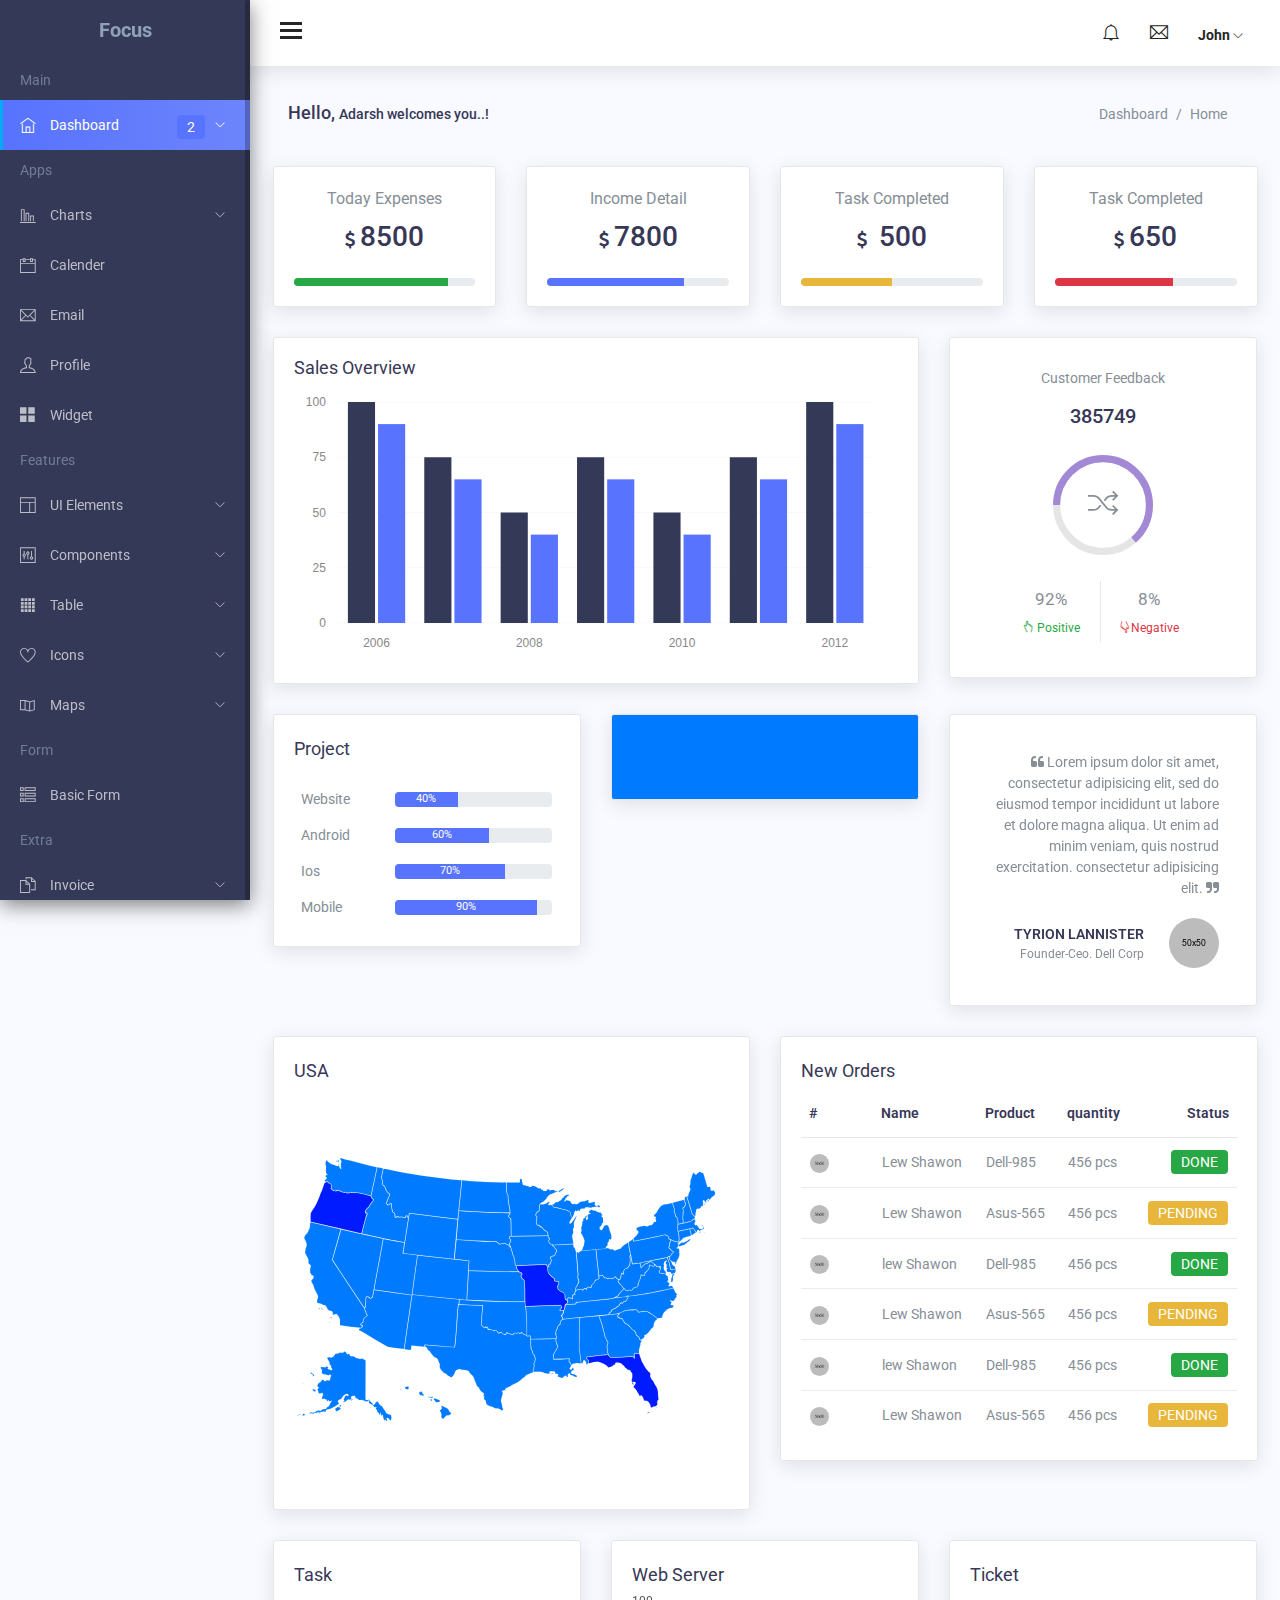
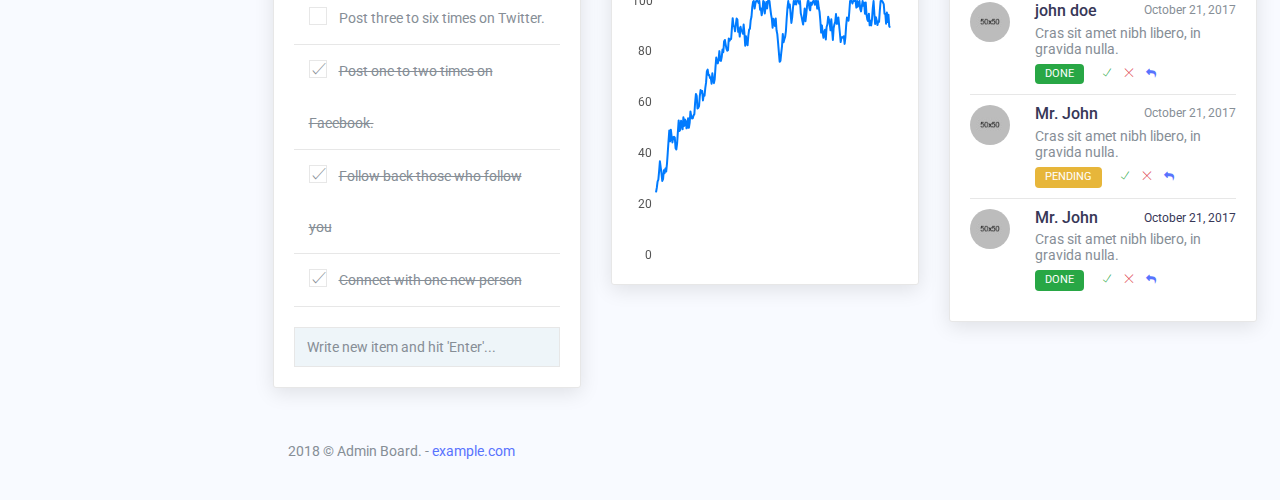
==== commit a60983d5: "Add files via upload" ====
--- a/index.html
+++ b/index.html
@@ -1,182 +1,900 @@
-<!DOCTYPE html>
-<html lang="en">
-<head>
-    <meta charset="utf-8">
-    <meta http-equiv="X-UA-Compatible" content="IE=edge">
-    <meta name="viewport" content="width=device-width, initial-scale=1">
-
-    <title>Focus Admin: Vector Map</title>
-
-    <!-- ================= Favicon ================== -->
-    <!-- Standard -->
-    <link rel="shortcut icon" href="http://placehold.it/64.png/000/fff">
-    <!-- Retina iPad Touch Icon-->
-    <link rel="apple-touch-icon" sizes="144x144" href="http://placehold.it/144.png/000/fff">
-    <!-- Retina iPhone Touch Icon-->
-    <link rel="apple-touch-icon" sizes="114x114" href="http://placehold.it/114.png/000/fff">
-    <!-- Standard iPad Touch Icon-->
-    <link rel="apple-touch-icon" sizes="72x72" href="http://placehold.it/72.png/000/fff">
-    <!-- Standard iPhone Touch Icon-->
-    <link rel="apple-touch-icon" sizes="57x57" href="http://placehold.it/57.png/000/fff">
-
-    <!-- Styles -->
-    <link href="assets/css/lib/vector-map/jqvmap.min.css" rel="stylesheet">
-    <!--Themes Jquery Bar Rating-->
-    <link href="assets/css/lib/font-awesome.min.css" rel="stylesheet">
-    <link href="assets/css/lib/themify-icons.css" rel="stylesheet">
-    <link href="assets/css/lib/menubar/sidebar.css" rel="stylesheet">
-    <link href="assets/css/lib/bootstrap.min.css" rel="stylesheet">
-	<link href="assets/css//home.css" rel="stylesheet">
-    <link href="assets/css/lib/helper.css" rel="stylesheet">
-    <link href="assets/css/style.css" rel="stylesheet">
-</head>
-
-<body>
-
-        <div class="sidebar sidebar-hide-to-small sidebar-shrink sidebar-gestures">
-            <div class="nano">
-                <div class="nano-content">
-                    <div class="logo"><a href="index.html"><!-- <img src="assets/images/logo.png" alt="" /> --><span>Focus</span></a></div>
-                    <ul>
-                        <li class="active"><a class="sidebar-sub-toggle"><i class="ti-home"></i> Home</a></li>
-                        <li><a href="schemes.html"><i class="ti-bar-chart-alt"></i> Government Schemes</a></li>
-                        <li><a href="case.html"><i class="ti-calendar"></i> Case Study </a></li>
-                        <li><a href="tutorials.html"><i class="ti-email"></i> Tutorials</a></li>
-                        <li><a href="rural.html"><i class="ti-user"></i> Rural Entrepreneurship</a></li>
-                        <li><a href="#"><i class="ti-layout-grid2-alt"></i> Log In</a></li>
-                    </ul>
-                </div>
-            </div>
-        </div>
-        <!-- /# sidebar -->
-
-
-        <div class="header">
-            <div class="container-fluid">
-                <div class="row">
-                    <div class="col-lg-12">
-                        <div class="float-left">
-                            <div class="hamburger sidebar-toggle">
-                                <span class="line"></span>
-                                <span class="line"></span>
-                                <span class="line"></span>
-                            </div>
-                        </div>
-                        <div class="float-right">
-                            <ul>
-                                <li class="header-icon dib"><span class="user-avatar"><a href="#">Log In <i class="ti-angle-down f-s-10"></i></a></span></li>
-                            </ul>
-                        </div>
-                    </div>
-                </div>
-            </div>
-        </div>
-
-
-
-
-    <div class="content-wrap">
-        <div class="main">
-            <div class="container-fluid">
-                <div class="row">
-					<div class="col-md-12" align="center">
-                        <h1>SakSham Bharat</h1>
-					</div>
-				</div>
-                <!-- /# row -->
-                <section id="main-content">
-                    <div class="row">
-                        <div class="col-lg-12" style="background: #a4b3fe;">
-                            <div class="card nestable-cart" style="background: url('assets/images/bgg.jpg'); ">
-                                <div class="card-title">
-                                    <span align="center" ><h2>Why Entrepreneurship</h2></span>
-                                    <h4>Entrepreneurs are frequently thought of as national assets to be cultivated, motivated and remunerated to the greatest possible extent. Entrepreneurs can change the way we live and work. If successful, their innovations may improve our standard of living, and in addition to creating wealth with their entrepreneurial ventures, they also create jobs and the conditions for a prosperous society.
-
-Entrepreneurs Create New Businesses
-Trailblazing offerings by entrepreneurs, in the form of new goods and services, can produce a cascading effect by stimulating related businesses or sectors supporting the new venture, furthering economic development.
-
-For example, a few IT companies founded the Indian IT industry in the 1990s as a backend programmers' hub. Soon the industry gathered pace in its own programmers’ domain. But more importantly, millions from other sectors benefited from it. (For more, see: Top Indian Billionaires And How They Made Their Money.)
-
-Businesses in associated industries, like call center operations, network maintenance companies and hardware providers, flourished. Education and training institutes nurtured a new class of IT workers who were offered better, high-paying jobs. Infrastructure development organizations and even real estate companies capitalized on this growth as workers migrated to employment hubs seeking better lives.
-
-Similarly, future development efforts in underdeveloped countries will require robust logistics support, capital investment from buildings to paper clips, and a qualified workforce. From the highly qualified programmer to the construction worker, the entrepreneur benefits a large part of the economy.</h4>
-                                    <div class="card-title-right-icon">
-                                        <ul>
-                                           
-                                        </ul>
-                                    </div>
-                                </div>
-                            </div>
-                            <!-- /# card -->
-                        </div>
-                        <!-- /# column -->
-                    </div>
-                    <!-- /# row -->
-
-
-                </section>
-            </div>
-        </div>
-    </div>
-
-
-
-    <div id="search">
-        <button type="button" class="close">×</button>
-        <form>
-            <input type="search" value="" placeholder="type keyword(s) here" />
-            <button type="submit" class="btn btn-primary">Search</button>
-        </form>
-    </div>
-    <!-- jquery vendor -->
-    <script src="assets/js/lib/jquery.min.js"></script>
-    <script src="assets/js/lib/jquery.nanoscroller.min.js"></script>
-    <!-- nano scroller -->
-    <script src="assets/js/lib/menubar/sidebar.js"></script>
-    <script src="assets/js/lib/preloader/pace.min.js"></script>
-    <!-- sidebar -->
-    
-    <!-- bootstrap -->
-
-
-    <script src="assets/js/lib/vector-map/jquery.vmap.js"></script>
-    <!-- scripit init-->
-    <script src="assets/js/lib/vector-map/jquery.vmap.min.js"></script>
-    <!-- scripit init-->
-    <script src="assets/js/lib/vector-map/jquery.vmap.sampledata.js"></script>
-    <!-- scripit init-->
-    <script src="assets/js/lib/vector-map/country/jquery.vmap.world.js"></script>
-    <!-- scripit init-->
-    <script src="assets/js/lib/vector-map/country/jquery.vmap.algeria.js"></script>
-    <!-- scripit init-->
-    <script src="assets/js/lib/vector-map/country/jquery.vmap.argentina.js"></script>
-    <!-- scripit init-->
-    <script src="assets/js/lib/vector-map/country/jquery.vmap.brazil.js"></script>
-    <!-- scripit init-->
-    <script src="assets/js/lib/vector-map/country/jquery.vmap.france.js"></script>
-    <!-- scripit init-->
-    <script src="assets/js/lib/vector-map/country/jquery.vmap.germany.js"></script>
-    <!-- scripit init-->
-    <script src="assets/js/lib/vector-map/country/jquery.vmap.greece.js"></script>
-    <!-- scripit init-->
-    <script src="assets/js/lib/vector-map/country/jquery.vmap.iran.js"></script>
-    <!-- scripit init-->
-    <script src="assets/js/lib/vector-map/country/jquery.vmap.iraq.js"></script>
-    <!-- scripit init-->
-    <script src="assets/js/lib/vector-map/country/jquery.vmap.russia.js"></script>
-    <!-- scripit init-->
-    <script src="assets/js/lib/vector-map/country/jquery.vmap.tunisia.js"></script>
-    <!-- scripit init-->
-    <script src="assets/js/lib/vector-map/country/jquery.vmap.europe.js"></script>
-    <!-- scripit init-->
-    <script src="assets/js/lib/vector-map/country/jquery.vmap.usa.js"></script>
-    <!-- scripit init-->
-    <script src="assets/js/lib/vector-map/country/jquery.vmap.turkey.js"></script>
-    <!-- scripit init-->
-    <script src="assets/js/lib/vector-map/vector.init.js"></script>
-    <!-- scripit init-->
-    <script src="assets/js/scripts.js"></script>
-    <!-- scripit init-->
-</body>
-
-</html>+<!DOCTYPE html>
+<html lang="en">
+
+    <head>
+        <meta charset="utf-8">
+        <meta http-equiv="X-UA-Compatible" content="IE=edge">
+        <meta name="viewport" content="width=device-width, initial-scale=1">
+
+        <title>Focus Admin: Admin UI</title>
+
+        <!-- ================= Favicon ================== -->
+        <!-- Standard -->
+        <link rel="shortcut icon" href="http://placehold.it/64.png/000/fff">
+        <!-- Retina iPad Touch Icon-->
+        <link rel="apple-touch-icon" sizes="144x144" href="http://placehold.it/144.png/000/fff">
+        <!-- Retina iPhone Touch Icon-->
+        <link rel="apple-touch-icon" sizes="114x114" href="http://placehold.it/114.png/000/fff">
+        <!-- Standard iPad Touch Icon-->
+        <link rel="apple-touch-icon" sizes="72x72" href="http://placehold.it/72.png/000/fff">
+        <!-- Standard iPhone Touch Icon-->
+        <link rel="apple-touch-icon" sizes="57x57" href="http://placehold.it/57.png/000/fff">
+
+        <!-- Styles -->
+        <link href="assets/css/lib/weather-icons.css" rel="stylesheet" />
+        <link href="assets/css/lib/owl.carousel.min.css" rel="stylesheet" />
+        <link href="assets/css/lib/owl.theme.default.min.css" rel="stylesheet" />
+        <link href="assets/css/lib/font-awesome.min.css" rel="stylesheet">
+        <link href="assets/css/lib/themify-icons.css" rel="stylesheet">
+        <link href="assets/css/lib/menubar/sidebar.css" rel="stylesheet">
+        <link href="assets/css/lib/bootstrap.min.css" rel="stylesheet">
+
+        <link href="assets/css/lib/helper.css" rel="stylesheet">
+        <link href="assets/css/style.css" rel="stylesheet">
+    </head>
+
+    <body>
+
+        <div class="sidebar sidebar-hide-to-small sidebar-shrink sidebar-gestures">
+            <div class="nano">
+                <div class="nano-content">
+                    <div class="logo"><a href="index.html"><!-- <img src="assets/images/logo.png" alt="" /> --><span>Focus</span></a></div>
+                    <ul>
+                        <li class="label">Main</li>
+                        <li class="active"><a class="sidebar-sub-toggle"><i class="ti-home"></i> Dashboard <span class="badge badge-primary">2</span> <span class="sidebar-collapse-icon ti-angle-down"></span></a>
+                            <ul>
+                                <li><a href="index.html">Dashboard 1</a></li>
+                                <li><a href="index1.html">Dashboard 2</a></li>
+                                
+                                
+                                
+                            </ul>
+                        </li>
+
+                        <li class="label">Apps</li>
+                        <li><a class="sidebar-sub-toggle"><i class="ti-bar-chart-alt"></i>  Charts  <span class="sidebar-collapse-icon ti-angle-down"></span></a>
+                            <ul>
+                                <li><a href="chart-flot.html">Flot</a></li>
+                                <li><a href="chart-morris.html">Morris</a></li>
+                                <li><a href="chartjs.html">Chartjs</a></li>
+                                <li><a href="chartist.html">Chartist</a></li>
+                                <li><a href="chart-peity.html">Peity</a></li>
+                                <li><a href="chart-sparkline.html">Sparkle</a></li>
+                                <li><a href="chart-knob.html">Knob</a></li>
+                            </ul>
+                        </li>
+                        <li><a href="app-event-calender.html"><i class="ti-calendar"></i> Calender </a></li>
+                        <li><a href="app-email.html"><i class="ti-email"></i> Email</a></li>
+                        <li><a href="app-profile.html"><i class="ti-user"></i> Profile</a></li>
+                        <li><a href="app-widget-card.html"><i class="ti-layout-grid2-alt"></i> Widget</a></li>
+                        <li class="label">Features</li>
+                        <li><a class="sidebar-sub-toggle"><i class="ti-layout"></i> UI Elements <span class="sidebar-collapse-icon ti-angle-down"></span></a>
+                            <ul>
+                                <li><a href="ui-typography.html">Typography</a></li>
+                                <li><a href="ui-alerts.html">Alerts</a></li>
+
+                                <li><a href="ui-button.html">Button</a></li>
+                                <li><a href="ui-dropdown.html">Dropdown</a></li>
+
+                                <li><a href="ui-list-group.html">List Group</a></li>
+
+                                <li><a href="ui-progressbar.html">Progressbar</a></li>
+                                <li><a href="ui-tab.html">Tab</a></li>
+
+                            </ul>
+                        </li>
+                        <li><a class="sidebar-sub-toggle"><i class="ti-panel"></i> Components <span class="sidebar-collapse-icon ti-angle-down"></span></a>
+                            <ul>
+                                <li><a href="uc-calendar.html">Calendar</a></li>
+                                <li><a href="uc-carousel.html">Carousel</a></li>
+                                <li><a href="uc-weather.html">Weather</a></li>
+                                <li><a href="uc-datamap.html">Datamap</a></li>
+                                <li><a href="uc-todo-list.html">To do</a></li>
+                                <li><a href="uc-scrollable.html">Scrollable</a></li>
+                                <li><a href="uc-sweetalert.html">Sweet Alert</a></li>
+                                <li><a href="uc-toastr.html">Toastr</a></li>
+                                <li><a href="uc-range-slider-basic.html">Basic Range Slider</a></li>
+                                <li><a href="uc-range-slider-advance.html">Advance Range Slider</a></li>
+                                <li><a href="uc-nestable.html">Nestable</a></li>
+
+                                <li><a href="uc-rating-bar-rating.html">Bar Rating</a></li>
+                                <li><a href="uc-rating-jRate.html">jRate</a></li>
+                            </ul>
+                        </li>
+                        <li><a class="sidebar-sub-toggle"><i class="ti-layout-grid4-alt"></i> Table <span class="sidebar-collapse-icon ti-angle-down"></span></a>
+                            <ul>
+                                <li><a href="table-basic.html">Basic</a></li>
+
+                                <li><a href="table-export.html">Datatable Export</a></li>
+                                <li><a href="table-row-select.html">Datatable Row Select</a></li>
+                                <li><a href="table-jsgrid.html">Editable </a></li>
+                            </ul>
+                        </li>
+                        <li><a class="sidebar-sub-toggle"><i class="ti-heart"></i> Icons <span class="sidebar-collapse-icon ti-angle-down"></span></a>
+                            <ul>
+                                <li><a href="font-themify.html">Themify</a></li>
+                            </ul>
+                        </li>
+                        <li><a class="sidebar-sub-toggle"><i class="ti-map"></i> Maps <span class="sidebar-collapse-icon ti-angle-down"></span></a>
+                            <ul>
+                                <li><a href="gmaps.html">Basic</a></li>
+                                <li><a href="vector-map.html">Vector Map</a></li>
+                            </ul>
+                        </li>
+                        <li class="label">Form</li>
+                        <li><a href="form-basic.html"><i class="ti-view-list-alt"></i> Basic Form </a></li>
+                        <li class="label">Extra</li>
+                        <li><a class="sidebar-sub-toggle"><i class="ti-files"></i> Invoice <span class="sidebar-collapse-icon ti-angle-down"></span></a>
+                            <ul>
+                                <li><a href="invoice.html">Basic</a></li>
+                                <li><a href="invoice-editable.html">Editable</a></li>
+                            </ul>
+                        </li>
+                        <li><a class="sidebar-sub-toggle"><i class="ti-target"></i> Pages <span class="sidebar-collapse-icon ti-angle-down"></span></a>
+                            <ul>
+                                <li><a href="page-login.html">Login</a></li>
+                                <li><a href="page-register.html">Register</a></li>
+                                <li><a href="page-reset-password.html">Forgot password</a></li>
+                            </ul>
+                        </li>
+                        <li><a href="../documentation/index.html"><i class="ti-file"></i> Documentation</a></li>
+                        <li><a><i class="ti-close"></i> Logout</a></li>
+                    </ul>
+                </div>
+            </div>
+        </div>
+        <!-- /# sidebar -->
+
+
+        <div class="header">
+            <div class="container-fluid">
+                <div class="row">
+                    <div class="col-lg-12">
+                        <div class="float-left">
+                            <div class="hamburger sidebar-toggle">
+                                <span class="line"></span>
+                                <span class="line"></span>
+                                <span class="line"></span>
+                            </div>
+                        </div>
+                        <div class="float-right">
+                            <ul>
+
+                                <li class="header-icon dib"><i class="ti-bell"></i>
+                                    <div class="drop-down">
+                                        <div class="dropdown-content-heading">
+                                            <span class="text-left">Recent Notifications</span>
+                                        </div>
+                                        <div class="dropdown-content-body">
+                                            <ul>
+                                                <li>
+                                                    <a href="#">
+                                                <img class="pull-left m-r-10 avatar-img" src="assets/images/avatar/3.jpg" alt="" />
+                                                <div class="notification-content">
+                                                    <small class="notification-timestamp pull-right">02:34 PM</small>
+                                                    <div class="notification-heading">Mr. John</div>
+                                                    <div class="notification-text">5 members joined today </div>
+                                                </div>
+                                            </a>
+                                                </li>
+                                                <li>
+                                                    <a href="#">
+                                                <img class="pull-left m-r-10 avatar-img" src="assets/images/avatar/3.jpg" alt="" />
+                                                <div class="notification-content">
+                                                    <small class="notification-timestamp pull-right">02:34 PM</small>
+                                                    <div class="notification-heading">Mariam</div>
+                                                    <div class="notification-text">likes a photo of you</div>
+                                                </div>
+                                            </a>
+                                                </li>
+                                                <li>
+                                                    <a href="#">
+                                                <img class="pull-left m-r-10 avatar-img" src="assets/images/avatar/3.jpg" alt="" />
+                                                <div class="notification-content">
+                                                    <small class="notification-timestamp pull-right">02:34 PM</small>
+                                                    <div class="notification-heading">Tasnim</div>
+                                                    <div class="notification-text">Hi Teddy, Just wanted to let you ...</div>
+                                                </div>
+                                            </a>
+                                                </li>
+                                                <li>
+                                                    <a href="#">
+                                                <img class="pull-left m-r-10 avatar-img" src="assets/images/avatar/3.jpg" alt="" />
+                                                <div class="notification-content">
+                                                    <small class="notification-timestamp pull-right">02:34 PM</small>
+                                                    <div class="notification-heading">Mr. John</div>
+                                                    <div class="notification-text">Hi Teddy, Just wanted to let you ...</div>
+                                                </div>
+                                            </a>
+                                                </li>
+                                                <li class="text-center">
+                                                    <a href="#" class="more-link">See All</a>
+                                                </li>
+                                            </ul>
+                                        </div>
+                                    </div>
+                                </li>
+                                <li class="header-icon dib"><i class="ti-email"></i>
+                                    <div class="drop-down">
+                                        <div class="dropdown-content-heading">
+                                            <span class="text-left">2 New Messages</span>
+                                            <a href="email.html"><i class="ti-pencil-alt pull-right"></i></a>
+                                        </div>
+                                        <div class="dropdown-content-body">
+                                            <ul>
+                                                <li class="notification-unread">
+                                                    <a href="#">
+                                                <img class="pull-left m-r-10 avatar-img" src="assets/images/avatar/1.jpg" alt="" />
+                                                <div class="notification-content">
+                                                    <small class="notification-timestamp pull-right">02:34 PM</small>
+                                                    <div class="notification-heading">Michael Qin</div>
+                                                    <div class="notification-text">Hi Teddy, Just wanted to let you ...</div>
+                                                </div>
+                                            </a>
+                                                </li>
+                                                <li class="notification-unread">
+                                                    <a href="#">
+                                                <img class="pull-left m-r-10 avatar-img" src="assets/images/avatar/2.jpg" alt="" />
+                                                <div class="notification-content">
+                                                    <small class="notification-timestamp pull-right">02:34 PM</small>
+                                                    <div class="notification-heading">Mr. John</div>
+                                                    <div class="notification-text">Hi Teddy, Just wanted to let you ...</div>
+                                                </div>
+                                            </a>
+                                                </li>
+                                                <li>
+                                                    <a href="#">
+                                                <img class="pull-left m-r-10 avatar-img" src="assets/images/avatar/3.jpg" alt="" />
+                                                <div class="notification-content">
+                                                    <small class="notification-timestamp pull-right">02:34 PM</small>
+                                                    <div class="notification-heading">Michael Qin</div>
+                                                    <div class="notification-text">Hi Teddy, Just wanted to let you ...</div>
+                                                </div>
+                                            </a>
+                                                </li>
+                                                <li>
+                                                    <a href="#">
+                                                <img class="pull-left m-r-10 avatar-img" src="assets/images/avatar/2.jpg" alt="" />
+                                                <div class="notification-content">
+                                                    <small class="notification-timestamp pull-right">02:34 PM</small>
+                                                    <div class="notification-heading">Mr. John</div>
+                                                    <div class="notification-text">Hi Teddy, Just wanted to let you ...</div>
+                                                </div>
+                                            </a>
+                                                </li>
+                                                <li class="text-center">
+                                                    <a href="#" class="more-link">See All</a>
+                                                </li>
+                                            </ul>
+                                        </div>
+                                    </div>
+                                </li>
+                                <li class="header-icon dib"><span class="user-avatar">John <i class="ti-angle-down f-s-10"></i></span>
+                                    <div class="drop-down dropdown-profile">
+                                        <div class="dropdown-content-heading">
+                                            <span class="text-left">Upgrade Now</span>
+                                            <p class="trial-day">30 Days Trail</p>
+                                        </div>
+                                        <div class="dropdown-content-body">
+                                            <ul>
+                                                <li><a href="#"><i class="ti-user"></i> <span>Profile</span></a></li>
+
+                                                <li><a href="#"><i class="ti-email"></i> <span>Inbox</span></a></li>
+                                                <li><a href="#"><i class="ti-settings"></i> <span>Setting</span></a></li>
+
+                                                <li><a href="#"><i class="ti-lock"></i> <span>Lock Screen</span></a></li>
+                                                <li><a href="#"><i class="ti-power-off"></i> <span>Logout</span></a></li>
+                                            </ul>
+                                        </div>
+                                    </div>
+                                </li>
+                            </ul>
+                        </div>
+                    </div>
+                </div>
+            </div>
+        </div>
+
+
+        <div class="content-wrap">
+            <div class="main">
+                <div class="container-fluid">
+                    <div class="row">
+                        <div class="col-lg-8 p-r-0 title-margin-right">
+                            <div class="page-header">
+                                <div class="page-title">
+                                    <h1>Hello, <span>Adarsh welcomes you..! </span></h1>
+                                </div>
+                            </div>
+                        </div>
+                        <!-- /# column -->
+                        <div class="col-lg-4 p-l-0 title-margin-left">
+                            <div class="page-header">
+                                <div class="page-title">
+                                    <ol class="breadcrumb">
+                                        <li class="breadcrumb-item"><a href="#">Dashboard</a></li>
+                                        <li class="breadcrumb-item active">Home</li>
+                                    </ol>
+                                </div>
+                            </div>
+                        </div>
+                        <!-- /# column -->
+                    </div>
+                    <!-- /# row -->
+                    <section id="main-content">
+                        <div class="row">
+                            <div class="col-lg-3">
+                                <div class="card">
+                                    <div class="stat-widget-two">
+                                        <div class="stat-content">
+                                            <div class="stat-text">Today Expenses </div>
+                                            <div class="stat-digit"> <i class="fa fa-usd"></i>8500</div>
+                                        </div>
+                                        <div class="progress">
+                                            <div class="progress-bar progress-bar-success w-85" role="progressbar" aria-valuenow="85" aria-valuemin="0" aria-valuemax="100"></div>
+                                        </div>
+                                    </div>
+                                </div>
+                            </div>
+                            <div class="col-lg-3">
+                                <div class="card">
+                                    <div class="stat-widget-two">
+                                        <div class="stat-content">
+                                            <div class="stat-text">Income Detail</div>
+                                            <div class="stat-digit"> <i class="fa fa-usd"></i>7800</div>
+                                        </div>
+                                        <div class="progress">
+                                            <div class="progress-bar progress-bar-primary w-75" role="progressbar" aria-valuenow="78" aria-valuemin="0" aria-valuemax="100"></div>
+                                        </div>
+                                    </div>
+                                </div>
+                            </div>
+                            <div class="col-lg-3">
+                                <div class="card">
+                                    <div class="stat-widget-two">
+                                        <div class="stat-content">
+                                            <div class="stat-text">Task Completed</div>
+                                            <div class="stat-digit"> <i class="fa fa-usd"></i> 500</div>
+                                        </div>
+                                        <div class="progress">
+                                            <div class="progress-bar progress-bar-warning w-50" role="progressbar" aria-valuenow="50" aria-valuemin="0" aria-valuemax="100"></div>
+                                        </div>
+                                    </div>
+                                </div>
+                            </div>
+                            <div class="col-lg-3">
+                                <div class="card">
+                                    <div class="stat-widget-two">
+                                        <div class="stat-content">
+                                            <div class="stat-text">Task Completed</div>
+                                            <div class="stat-digit"> <i class="fa fa-usd"></i>650</div>
+                                        </div>
+                                        <div class="progress">
+                                            <div class="progress-bar progress-bar-danger w-65" role="progressbar" aria-valuenow="65" aria-valuemin="0" aria-valuemax="100"></div>
+                                        </div>
+                                    </div>
+                                </div>
+                                <!-- /# card -->
+                            </div>
+                            <!-- /# column -->
+                        </div>
+                        <!-- /# row -->
+
+
+                        <div class="row">
+                            <!-- column -->
+                            <div class="col-lg-8">
+                                <div class="card">
+                                    <div class="card-body">
+                                        <h4 class="card-title">Sales Overview</h4>
+                                        <div id="morris-bar-chart"></div>
+                                    </div>
+                                </div>
+                            </div>
+                            <!-- column -->
+                            <div class="col-md-4">
+                                <div class="card text-center">
+                                    <div class="m-t-10">
+                                        <p>Customer Feedback</p>
+                                        <h5>385749</h5>
+                                    </div>
+                                    <div class="widget-card-circle pr m-t-20 m-b-20" id="info-circle-card">
+                                        <i class="ti-control-shuffle pa"></i>
+                                    </div>
+                                    <ul class="widget-line-list m-b-15">
+                                        <li class="border-right">92% <br><span class="color-success"><i class="ti-hand-point-up"></i> Positive</span></li>
+                                        <li>8% <br><span class="color-danger"><i class="ti-hand-point-down"></i>Negative</span></li>
+                                    </ul>
+                                </div>
+                            </div>
+
+                        </div>
+
+                        <div class="row">
+                            <div class="col-lg-4">
+                                <div class="card">
+                                    <div class="card-title">
+                                        <h4>Project</h4>
+                                    </div>
+                                    <div class="card-body">
+                                        <div class="current-progress">
+                                            <div class="progress-content">
+                                                <div class="row">
+                                                    <div class="col-lg-4">
+                                                        <div class="progress-text">Website</div>
+                                                    </div>
+                                                    <div class="col-lg-8">
+                                                        <div class="current-progressbar">
+                                                            <div class="progress">
+                                                                <div class="progress-bar progress-bar-primary w-40" role="progressbar" aria-valuenow="40" aria-valuemin="0" aria-valuemax="100">
+                                                                    40%
+                                                                </div>
+                                                            </div>
+                                                        </div>
+                                                    </div>
+                                                </div>
+                                            </div>
+                                            <div class="progress-content">
+                                                <div class="row">
+                                                    <div class="col-lg-4">
+                                                        <div class="progress-text">Android</div>
+                                                    </div>
+                                                    <div class="col-lg-8">
+                                                        <div class="current-progressbar">
+                                                            <div class="progress">
+                                                                <div class="progress-bar progress-bar-primary w-60" role="progressbar" aria-valuenow="60" aria-valuemin="0" aria-valuemax="100">
+                                                                    60%
+                                                                </div>
+                                                            </div>
+                                                        </div>
+                                                    </div>
+                                                </div>
+                                            </div>
+                                            <div class="progress-content">
+                                                <div class="row">
+                                                    <div class="col-lg-4">
+                                                        <div class="progress-text">Ios</div>
+                                                    </div>
+                                                    <div class="col-lg-8">
+                                                        <div class="current-progressbar">
+                                                            <div class="progress">
+                                                                <div class="progress-bar progress-bar-primary w-70" role="progressbar" aria-valuenow="70" aria-valuemin="0" aria-valuemax="100">
+                                                                    70%
+                                                                </div>
+                                                            </div>
+                                                        </div>
+                                                    </div>
+                                                </div>
+                                            </div>
+                                            <div class="progress-content">
+                                                <div class="row">
+                                                    <div class="col-lg-4">
+                                                        <div class="progress-text">Mobile</div>
+                                                    </div>
+                                                    <div class="col-lg-8">
+                                                        <div class="current-progressbar">
+                                                            <div class="progress">
+                                                                <div class="progress-bar progress-bar-primary w-90" role="progressbar" aria-valuenow="90" aria-valuemin="0" aria-valuemax="100">
+                                                                    90%
+                                                                </div>
+                                                            </div>
+                                                        </div>
+                                                    </div>
+                                                </div>
+                                            </div>
+                                        </div>
+                                    </div>
+                                </div>
+                            </div>
+                            <!-- /# column -->
+                            <div class="col-lg-4">
+                                <div class="card bg-primary">
+                                    <div class="weather-widget">
+                                        <div id="weather-one" class="weather-one p-22"></div>
+                                    </div>
+                                </div>
+                            </div>
+                            <div class="col-lg-4">
+                                <div class="card">
+                                    <div class="testimonial-widget-one p-17">
+                                        <div class="testimonial-widget-one owl-carousel owl-theme">
+                                            <div class="item">
+                                                <div class="testimonial-content">
+                                                    <div class="testimonial-text">
+                                                        <i class="fa fa-quote-left"></i> Lorem ipsum dolor sit amet, consectetur adipisicing elit, sed do eiusmod tempor incididunt ut labore et dolore magna aliqua. Ut enim ad minim veniam, quis nostrud
+                                                        exercitation. consectetur adipisicing elit.
+                                                        <i class="fa fa-quote-right"></i>
+                                                    </div>
+                                                    <img class="testimonial-author-img" src="assets/images/avatar/1.jpg" alt="" />
+                                                    <div class="testimonial-author">TYRION LANNISTER</div>
+                                                    <div class="testimonial-author-position">Founder-Ceo. Dell Corp</div>
+                                                </div>
+                                            </div>
+                                            <div class="item">
+                                                <div class="testimonial-content">
+                                                    <div class="testimonial-text">
+                                                        <i class="fa fa-quote-left"></i> Lorem ipsum dolor sit amet, consectetur adipisicing elit, sed do eiusmod tempor incididunt ut labore et dolore magna aliqua. Ut enim ad minim veniam, quis nostrud
+                                                        exercitation. consectetur adipisicing elit.
+                                                        <i class="fa fa-quote-right"></i>
+                                                    </div>
+                                                    <img class="testimonial-author-img" src="assets/images/avatar/1.jpg" alt="" />
+                                                    <div class="testimonial-author">TYRION LANNISTER</div>
+                                                    <div class="testimonial-author-position">Founder-Ceo. Dell Corp</div>
+                                                </div>
+                                            </div>
+                                            <div class="item">
+                                                <div class="testimonial-content">
+                                                    <div class="testimonial-text">
+                                                        <i class="fa fa-quote-left"></i> Lorem ipsum dolor sit amet, consectetur adipisicing elit, sed do eiusmod tempor incididunt ut labore et dolore magna aliqua. Ut enim ad minim veniam, quis nostrud
+                                                        exercitation. consectetur adipisicing elit.
+                                                        <i class="fa fa-quote-right"></i>
+                                                    </div>
+                                                    <img class="testimonial-author-img" src="assets/images/avatar/1.jpg" alt="" />
+                                                    <div class="testimonial-author">TYRION LANNISTER</div>
+                                                    <div class="testimonial-author-position">Founder-Ceo. Dell Corp</div>
+                                                </div>
+                                            </div>
+                                            <div class="item">
+                                                <div class="testimonial-content">
+                                                    <div class="testimonial-text">
+                                                        <i class="fa fa-quote-left"></i> Lorem ipsum dolor sit amet, consectetur adipisicing elit, sed do eiusmod tempor incididunt ut labore et dolore magna aliqua. Ut enim ad minim veniam, quis nostrud
+                                                        exercitation. consectetur adipisicing elit.
+                                                        <i class="fa fa-quote-right"></i>
+                                                    </div>
+                                                    <img class="testimonial-author-img" src="assets/images/avatar/1.jpg" alt="" />
+                                                    <div class="testimonial-author">TYRION LANNISTER</div>
+                                                    <div class="testimonial-author-position">Founder-Ceo. Dell Corp</div>
+                                                </div>
+                                            </div>
+                                            <div class="item">
+                                                <div class="testimonial-content">
+                                                    <div class="testimonial-text">
+                                                        <i class="fa fa-quote-left"></i> Lorem ipsum dolor sit amet, consectetur adipisicing elit, sed do eiusmod tempor incididunt ut labore et dolore magna aliqua. Ut enim ad minim veniam, quis nostrud
+                                                        exercitation. consectetur adipisicing elit.
+                                                        <i class="fa fa-quote-right"></i>
+                                                    </div>
+                                                    <img class="testimonial-author-img" src="assets/images/avatar/1.jpg" alt="" />
+                                                    <div class="testimonial-author">TYRION LANNISTER</div>
+                                                    <div class="testimonial-author-position">Founder-Ceo. Dell Corp</div>
+                                                </div>
+                                            </div>
+                                            <div class="item">
+                                                <div class="testimonial-content">
+                                                    <div class="testimonial-text">
+                                                        <i class="fa fa-quote-left"></i> Lorem ipsum dolor sit amet, consectetur adipisicing elit, sed do eiusmod tempor incididunt ut labore et dolore magna aliqua. Ut enim ad minim veniam, quis nostrud
+                                                        exercitation. consectetur adipisicing elit.
+                                                        <i class="fa fa-quote-right"></i>
+                                                    </div>
+                                                    <img class="testimonial-author-img" src="assets/images/avatar/1.jpg" alt="" />
+                                                    <div class="testimonial-author">TYRION LANNISTER</div>
+                                                    <div class="testimonial-author-position">Founder-Ceo. Dell Corp</div>
+                                                </div>
+                                            </div>
+                                        </div>
+                                    </div>
+                                </div>
+                            </div>
+                        </div>
+
+
+                        <div class="row">
+                            <div class="col-lg-6">
+                                <div class="card nestable-cart">
+                                    <div class="card-title">
+                                        <h4>USA</h4>
+                                        <div class="card-title-right-icon">
+                                            <ul>
+
+                                            </ul>
+                                        </div>
+                                    </div>
+                                    <div class="Vector-map-js">
+                                        <div id="vmap13" class="vmap"></div>
+                                    </div>
+                                </div>
+                                <!-- /# card -->
+                            </div>
+                            <!-- /# column -->
+                            <div class="col-lg-6">
+                                <div class="card">
+                                    <div class="card-title">
+                                        <h4>New Orders </h4>
+                                    </div>
+                                    <div class="card-body">
+                                        <div class="table-responsive">
+                                            <table class="table">
+                                                <thead>
+                                                    <tr>
+                                                        <th>#</th>
+                                                        <th>Name</th>
+                                                        <th>Product</th>
+                                                        <th>quantity</th>
+                                                        <th>Status</th>
+                                                    </tr>
+                                                </thead>
+                                                <tbody>
+                                                    <tr>
+                                                        <td>
+                                                            <div class="round-img">
+                                                                <a href=""><img class="w-35" src="assets/images/avatar/1.jpg" alt=""></a>
+                                                            </div>
+                                                        </td>
+                                                        <td>Lew Shawon</td>
+                                                        <td><span>Dell-985</span></td>
+                                                        <td><span>456 pcs</span></td>
+                                                        <td><span class="badge badge-success">Done</span></td>
+                                                    </tr>
+                                                    <tr>
+                                                        <td>
+                                                            <div class="round-img">
+                                                                <a href=""><img class="w-35" src="assets/images/avatar/1.jpg" alt=""></a>
+                                                            </div>
+                                                        </td>
+                                                        <td>Lew Shawon</td>
+                                                        <td><span>Asus-565</span></td>
+                                                        <td><span>456 pcs</span></td>
+                                                        <td><span class="badge badge-warning">Pending</span></td>
+                                                    </tr>
+                                                    <tr>
+                                                        <td>
+                                                            <div class="round-img">
+                                                                <a href=""><img class="w-35" src="assets/images/avatar/1.jpg" alt=""></a>
+                                                            </div>
+                                                        </td>
+                                                        <td>lew Shawon</td>
+                                                        <td><span>Dell-985</span></td>
+                                                        <td><span>456 pcs</span></td>
+                                                        <td><span class="badge badge-success">Done</span></td>
+                                                    </tr>
+
+                                                    <tr>
+                                                        <td>
+                                                            <div class="round-img">
+                                                                <a href=""><img class="w-35" src="assets/images/avatar/1.jpg" alt=""></a>
+                                                            </div>
+                                                        </td>
+                                                        <td>Lew Shawon</td>
+                                                        <td><span>Asus-565</span></td>
+                                                        <td><span>456 pcs</span></td>
+                                                        <td><span class="badge badge-warning">Pending</span></td>
+                                                    </tr>
+                                                    <tr>
+                                                        <td>
+                                                            <div class="round-img">
+                                                                <a href=""><img class="w-35" src="assets/images/avatar/1.jpg" alt=""></a>
+                                                            </div>
+                                                        </td>
+                                                        <td>lew Shawon</td>
+                                                        <td><span>Dell-985</span></td>
+                                                        <td><span>456 pcs</span></td>
+                                                        <td><span class="badge badge-success">Done</span></td>
+                                                    </tr>
+
+                                                    <tr>
+                                                        <td>
+                                                            <div class="round-img">
+                                                                <a href=""><img class="w-35" src="assets/images/avatar/1.jpg" alt=""></a>
+                                                            </div>
+                                                        </td>
+                                                        <td>Lew Shawon</td>
+                                                        <td><span>Asus-565</span></td>
+                                                        <td><span>456 pcs</span></td>
+                                                        <td><span class="badge badge-warning">Pending</span></td>
+                                                    </tr>
+                                                </tbody>
+                                            </table>
+                                        </div>
+                                    </div>
+                                </div>
+                            </div>
+                        </div>
+
+
+
+
+                        <div class="row">
+                            <div class="col-lg-4">
+                                <div class="card">
+                                    <div class="card-title">
+                                        <h4>Task</h4>
+                                    </div>
+                                    <div class="todo-list">
+                                        <div class="tdl-holder">
+                                            <div class="tdl-content">
+                                                <ul>
+                                                    <li>
+                                                        <label>
+                                                        <input type="checkbox"><i></i><span>Post three to six times on Twitter.</span>
+                                                        <a href='#' class="ti-close"></a>
+                                                    </label>
+                                                    </li>
+                                                    <li>
+                                                        <label>
+                                                        <input type="checkbox" checked><i></i><span>Post one to two times on Facebook.</span>
+                                                        <a href='#' class="ti-close"></a>
+                                                    </label>
+                                                    </li>
+                                                    <li>
+                                                        <label>
+                                                        <input type="checkbox" checked><i></i><span>Follow back those who follow you</span>
+                                                        <a href='#' class="ti-close"></a>
+                                                    </label>
+                                                    </li>
+                                                    <li>
+                                                        <label>
+                                                        <input type="checkbox" checked><i></i><span>Connect with one new person</span>
+                                                        <a href='#' class="ti-close"></a>
+                                                    </label>
+                                                    </li>
+                                                </ul>
+                                            </div>
+                                            <input type="text" class="tdl-new form-control" placeholder="Write new item and hit 'Enter'...">
+                                        </div>
+                                    </div>
+                                </div>
+                            </div>
+                            <div class="col-lg-4">
+                                <div class="card alert">
+                                    <div class="card-title">
+                                        <h4>Web Server</h4>
+                                    </div>
+                                    <div class="cpu-load-chart">
+                                        <div id="cpu-load" class="cpu-load"></div>
+                                    </div>
+                                </div>
+                                <!-- /# card -->
+                            </div>
+                            <!-- /# column -->
+                            <div class="col-lg-4">
+                                <div class="card">
+                                    <div class="card-title">
+                                        <h4>Ticket </h4>
+
+                                    </div>
+                                    <div class="recent-comment">
+                                        <div class="media">
+                                            <div class="media-left">
+                                                <a href="#"><img class="media-object" src="assets/images/avatar/1.jpg" alt="..."></a>
+                                            </div>
+                                            <div class="media-body">
+                                                <h4 class="media-heading">john doe</h4>
+                                                <p>Cras sit amet nibh libero, in gravida nulla. </p>
+                                                <div class="comment-action">
+                                                    <div class="badge badge-success">Done</div>
+                                                    <span class="m-l-10">
+													<a href="#"><i class="ti-check color-success"></i></a>
+													<a href="#"><i class="ti-close color-danger"></i></a>
+													<a href="#"><i class="fa fa-reply color-primary"></i></a>
+												</span>
+                                                </div>
+                                                <p class="comment-date">October 21, 2017</p>
+                                            </div>
+                                        </div>
+                                        <div class="media">
+                                            <div class="media-left">
+                                                <a href="#"><img class="media-object" src="assets/images/avatar/2.jpg" alt="..."></a>
+                                            </div>
+                                            <div class="media-body">
+                                                <h4 class="media-heading">Mr. John</h4>
+                                                <p>Cras sit amet nibh libero, in gravida nulla. </p>
+                                                <div class="comment-action">
+                                                    <div class="badge badge-warning">Pending</div>
+                                                    <span class="m-l-10">
+													<a href="#"><i class="ti-check color-success"></i></a>
+													<a href="#"><i class="ti-close color-danger"></i></a>
+													<a href="#"><i class="fa fa-reply color-primary"></i></a>
+												</span>
+                                                </div>
+                                                <p class="comment-date">October 21, 2017</p>
+                                            </div>
+                                        </div>
+                                        <div class="media no-border">
+                                            <div class="media-left">
+                                                <a href="#"><img class="media-object" src="assets/images/avatar/3.jpg" alt="..."></a>
+                                            </div>
+                                            <div class="media-body">
+                                                <h4 class="media-heading">Mr. John</h4>
+                                                <p>Cras sit amet nibh libero, in gravida nulla. </p>
+                                                <div class="comment-action">
+                                                    <div class="badge badge-success">Done</div>
+                                                    <span class="m-l-10">
+													<a href="#"><i class="ti-check color-success"></i></a>
+													<a href="#"><i class="ti-close color-danger"></i></a>
+													<a href="#"><i class="fa fa-reply color-primary"></i></a>
+												</span>
+                                                </div>
+                                                <div class="comment-date">October 21, 2017</div>
+                                            </div>
+                                        </div>
+                                    </div>
+                                </div>
+                                <!-- /# card -->
+                            </div>
+                        </div>
+                        <div class="row">
+                            <div class="col-lg-12">
+                                <div class="footer">
+                                    <p>2018 © Admin Board. - <a href="#">example.com</a></p>
+                                </div>
+                            </div>
+                        </div>
+                    </section>
+                </div>
+            </div>
+        </div>
+        <div id="search">
+            <button type="button" class="close">×</button>
+            <form>
+                <input type="search" value="" placeholder="type keyword(s) here" />
+                <button type="submit" class="btn btn-primary">Search</button>
+            </form>
+        </div>
+        <!-- jquery vendor -->
+        <script src="assets/js/lib/jquery.min.js"></script>
+        <script src="assets/js/lib/jquery.nanoscroller.min.js"></script>
+        <!-- nano scroller -->
+        <script src="assets/js/lib/menubar/sidebar.js"></script>
+        <script src="assets/js/lib/preloader/pace.min.js"></script>
+        <!-- sidebar -->
+        <script src="assets/js/lib/bootstrap.min.js"></script>
+
+        <!-- bootstrap -->
+
+        <script src="assets/js/lib/circle-progress/circle-progress.min.js"></script>
+        <script src="assets/js/lib/circle-progress/circle-progress-init.js"></script>
+
+        <script src="assets/js/lib/morris-chart/raphael-min.js"></script>
+        <script src="assets/js/lib/morris-chart/morris.js"></script>
+        <script src="assets/js/lib/morris-chart/morris-init.js"></script>
+
+        <!--  flot-chart js -->
+        <script src="assets/js/lib/flot-chart/jquery.flot.js"></script>
+        <script src="assets/js/lib/flot-chart/jquery.flot.resize.js"></script>
+        <script src="assets/js/lib/flot-chart/flot-chart-init.js"></script>
+        <!-- // flot-chart js -->
+
+
+        <script src="assets/js/lib/vector-map/jquery.vmap.js"></script>
+        <!-- scripit init-->
+        <script src="assets/js/lib/vector-map/jquery.vmap.min.js"></script>
+        <!-- scripit init-->
+        <script src="assets/js/lib/vector-map/jquery.vmap.sampledata.js"></script>
+        <!-- scripit init-->
+        <script src="assets/js/lib/vector-map/country/jquery.vmap.world.js"></script>
+        <!-- scripit init-->
+        <script src="assets/js/lib/vector-map/country/jquery.vmap.algeria.js"></script>
+        <!-- scripit init-->
+        <script src="assets/js/lib/vector-map/country/jquery.vmap.argentina.js"></script>
+        <!-- scripit init-->
+        <script src="assets/js/lib/vector-map/country/jquery.vmap.brazil.js"></script>
+        <!-- scripit init-->
+        <script src="assets/js/lib/vector-map/country/jquery.vmap.france.js"></script>
+        <!-- scripit init-->
+        <script src="assets/js/lib/vector-map/country/jquery.vmap.germany.js"></script>
+        <!-- scripit init-->
+        <script src="assets/js/lib/vector-map/country/jquery.vmap.greece.js"></script>
+        <!-- scripit init-->
+        <script src="assets/js/lib/vector-map/country/jquery.vmap.iran.js"></script>
+        <!-- scripit init-->
+        <script src="assets/js/lib/vector-map/country/jquery.vmap.iraq.js"></script>
+        <!-- scripit init-->
+        <script src="assets/js/lib/vector-map/country/jquery.vmap.russia.js"></script>
+        <!-- scripit init-->
+        <script src="assets/js/lib/vector-map/country/jquery.vmap.tunisia.js"></script>
+        <!-- scripit init-->
+        <script src="assets/js/lib/vector-map/country/jquery.vmap.europe.js"></script>
+        <!-- scripit init-->
+        <script src="assets/js/lib/vector-map/country/jquery.vmap.usa.js"></script>
+        <!-- scripit init-->
+        <script src="assets/js/lib/vector-map/vector.init.js"></script>
+
+        <script src="assets/js/lib/weather/jquery.simpleWeather.min.js"></script>
+        <script src="assets/js/lib/weather/weather-init.js"></script>
+        <script src="assets/js/lib/owl-carousel/owl.carousel.min.js"></script>
+        <script src="assets/js/lib/owl-carousel/owl.carousel-init.js"></script>
+        <script src="assets/js/scripts.js"></script>
+        <!-- scripit init-->
+
+    </body>
+
+</html>
--- a/assets/css/lib/weather-icons.css
+++ b/assets/css/lib/weather-icons.css
@@ -0,0 +1,1838 @@
+/*!
+ *  Weather Icons 2.0.8
+ *  Updated September 19, 2015
+ *  Weather themed icons for Bootstrap
+ *  Author - Erik Flowers - erik@helloerik.com
+ *  Email: erik@helloerik.com
+ *  Twitter: http://twitter.com/Erik_UX
+ *  ------------------------------------------------------------------------------
+ *  Maintained at http://erikflowers.github.io/weather-icons
+ *
+ *  License
+ *  ------------------------------------------------------------------------------
+ *  - Font licensed under SIL OFL 1.1 -
+ *    http://scripts.sil.org/OFL
+ *  - CSS, SCSS and LESS are licensed under MIT License -
+ *    http://opensource.org/licenses/mit-license.html
+ *  - Documentation licensed under CC BY 3.0 -
+ *    http://creativecommons.org/licenses/by/3.0/
+ *  - Inspired by and works great as a companion with Font Awesome
+ *    "Font Awesome by Dave Gandy - http://fontawesome.io"
+ */
+@font-face {
+  font-family: 'weathericons';
+  src: url('../../fonts/weathericons-regular-webfont.eot');
+  src: url('../../fonts/weathericons-regular-webfont.eot?#iefix') format('embedded-opentype'), url('../../fonts/weathericons-regular-webfont.woff2') format('woff2'), url('../../fonts/weathericons-regular-webfont.woff') format('woff'), url('../../fonts/weathericons-regular-webfont.ttf') format('truetype'), url('../../fonts/weathericons-regular-webfont.svg#weather_iconsregular') format('svg');
+  font-weight: normal;
+  font-style: normal;
+}
+.wi {
+  display: inline-block;
+  font-family: 'weathericons';
+  font-style: normal;
+  font-weight: normal;
+  line-height: 1;
+  -webkit-font-smoothing: antialiased;
+  -moz-osx-font-smoothing: grayscale;
+}
+.wi-fw {
+  text-align: center;
+  width: 1.4em;
+}
+.wi-rotate-90 {
+  filter: progid:DXImageTransform.Microsoft.BasicImage(rotation=1);
+  -webkit-transform: rotate(90deg);
+  -ms-transform: rotate(90deg);
+  transform: rotate(90deg);
+}
+.wi-rotate-180 {
+  filter: progid:DXImageTransform.Microsoft.BasicImage(rotation=2);
+  -webkit-transform: rotate(180deg);
+  -ms-transform: rotate(180deg);
+  transform: rotate(180deg);
+}
+.wi-rotate-270 {
+  filter: progid:DXImageTransform.Microsoft.BasicImage(rotation=3);
+  -webkit-transform: rotate(270deg);
+  -ms-transform: rotate(270deg);
+  transform: rotate(270deg);
+}
+.wi-flip-horizontal {
+  filter: progid:DXImageTransform.Microsoft.BasicImage(rotation=0, mirror=1);
+  -webkit-transform: scale(-1, 1);
+  -ms-transform: scale(-1, 1);
+  transform: scale(-1, 1);
+}
+.wi-flip-vertical {
+  filter: progid:DXImageTransform.Microsoft.BasicImage(rotation=2, mirror=1);
+  -webkit-transform: scale(1, -1);
+  -ms-transform: scale(1, -1);
+  transform: scale(1, -1);
+}
+.wi-day-sunny:before {
+  content: "\f00d";
+}
+.wi-day-cloudy:before {
+  content: "\f002";
+}
+.wi-day-cloudy-gusts:before {
+  content: "\f000";
+}
+.wi-day-cloudy-windy:before {
+  content: "\f001";
+}
+.wi-day-fog:before {
+  content: "\f003";
+}
+.wi-day-hail:before {
+  content: "\f004";
+}
+.wi-day-haze:before {
+  content: "\f0b6";
+}
+.wi-day-lightning:before {
+  content: "\f005";
+}
+.wi-day-rain:before {
+  content: "\f008";
+}
+.wi-day-rain-mix:before {
+  content: "\f006";
+}
+.wi-day-rain-wind:before {
+  content: "\f007";
+}
+.wi-day-showers:before {
+  content: "\f009";
+}
+.wi-day-sleet:before {
+  content: "\f0b2";
+}
+.wi-day-sleet-storm:before {
+  content: "\f068";
+}
+.wi-day-snow:before {
+  content: "\f00a";
+}
+.wi-day-snow-thunderstorm:before {
+  content: "\f06b";
+}
+.wi-day-snow-wind:before {
+  content: "\f065";
+}
+.wi-day-sprinkle:before {
+  content: "\f00b";
+}
+.wi-day-storm-showers:before {
+  content: "\f00e";
+}
+.wi-day-sunny-overcast:before {
+  content: "\f00c";
+}
+.wi-day-thunderstorm:before {
+  content: "\f010";
+}
+.wi-day-windy:before {
+  content: "\f085";
+}
+.wi-solar-eclipse:before {
+  content: "\f06e";
+}
+.wi-hot:before {
+  content: "\f072";
+}
+.wi-day-cloudy-high:before {
+  content: "\f07d";
+}
+.wi-day-light-wind:before {
+  content: "\f0c4";
+}
+.wi-night-clear:before {
+  content: "\f02e";
+}
+.wi-night-alt-cloudy:before {
+  content: "\f086";
+}
+.wi-night-alt-cloudy-gusts:before {
+  content: "\f022";
+}
+.wi-night-alt-cloudy-windy:before {
+  content: "\f023";
+}
+.wi-night-alt-hail:before {
+  content: "\f024";
+}
+.wi-night-alt-lightning:before {
+  content: "\f025";
+}
+.wi-night-alt-rain:before {
+  content: "\f028";
+}
+.wi-night-alt-rain-mix:before {
+  content: "\f026";
+}
+.wi-night-alt-rain-wind:before {
+  content: "\f027";
+}
+.wi-night-alt-showers:before {
+  content: "\f029";
+}
+.wi-night-alt-sleet:before {
+  content: "\f0b4";
+}
+.wi-night-alt-sleet-storm:before {
+  content: "\f06a";
+}
+.wi-night-alt-snow:before {
+  content: "\f02a";
+}
+.wi-night-alt-snow-thunderstorm:before {
+  content: "\f06d";
+}
+.wi-night-alt-snow-wind:before {
+  content: "\f067";
+}
+.wi-night-alt-sprinkle:before {
+  content: "\f02b";
+}
+.wi-night-alt-storm-showers:before {
+  content: "\f02c";
+}
+.wi-night-alt-thunderstorm:before {
+  content: "\f02d";
+}
+.wi-night-cloudy:before {
+  content: "\f031";
+}
+.wi-night-cloudy-gusts:before {
+  content: "\f02f";
+}
+.wi-night-cloudy-windy:before {
+  content: "\f030";
+}
+.wi-night-fog:before {
+  content: "\f04a";
+}
+.wi-night-hail:before {
+  content: "\f032";
+}
+.wi-night-lightning:before {
+  content: "\f033";
+}
+.wi-night-partly-cloudy:before {
+  content: "\f083";
+}
+.wi-night-rain:before {
+  content: "\f036";
+}
+.wi-night-rain-mix:before {
+  content: "\f034";
+}
+.wi-night-rain-wind:before {
+  content: "\f035";
+}
+.wi-night-showers:before {
+  content: "\f037";
+}
+.wi-night-sleet:before {
+  content: "\f0b3";
+}
+.wi-night-sleet-storm:before {
+  content: "\f069";
+}
+.wi-night-snow:before {
+  content: "\f038";
+}
+.wi-night-snow-thunderstorm:before {
+  content: "\f06c";
+}
+.wi-night-snow-wind:before {
+  content: "\f066";
+}
+.wi-night-sprinkle:before {
+  content: "\f039";
+}
+.wi-night-storm-showers:before {
+  content: "\f03a";
+}
+.wi-night-thunderstorm:before {
+  content: "\f03b";
+}
+.wi-lunar-eclipse:before {
+  content: "\f070";
+}
+.wi-stars:before {
+  content: "\f077";
+}
+.wi-storm-showers:before {
+  content: "\f01d";
+}
+.wi-thunderstorm:before {
+  content: "\f01e";
+}
+.wi-night-alt-cloudy-high:before {
+  content: "\f07e";
+}
+.wi-night-cloudy-high:before {
+  content: "\f080";
+}
+.wi-night-alt-partly-cloudy:before {
+  content: "\f081";
+}
+.wi-cloud:before {
+  content: "\f041";
+}
+.wi-cloudy:before {
+  content: "\f013";
+}
+.wi-cloudy-gusts:before {
+  content: "\f011";
+}
+.wi-cloudy-windy:before {
+  content: "\f012";
+}
+.wi-fog:before {
+  content: "\f014";
+}
+.wi-hail:before {
+  content: "\f015";
+}
+.wi-rain:before {
+  content: "\f019";
+}
+.wi-rain-mix:before {
+  content: "\f017";
+}
+.wi-rain-wind:before {
+  content: "\f018";
+}
+.wi-showers:before {
+  content: "\f01a";
+}
+.wi-sleet:before {
+  content: "\f0b5";
+}
+.wi-snow:before {
+  content: "\f01b";
+}
+.wi-sprinkle:before {
+  content: "\f01c";
+}
+.wi-storm-showers:before {
+  content: "\f01d";
+}
+.wi-thunderstorm:before {
+  content: "\f01e";
+}
+.wi-snow-wind:before {
+  content: "\f064";
+}
+.wi-snow:before {
+  content: "\f01b";
+}
+.wi-smog:before {
+  content: "\f074";
+}
+.wi-smoke:before {
+  content: "\f062";
+}
+.wi-lightning:before {
+  content: "\f016";
+}
+.wi-raindrops:before {
+  content: "\f04e";
+}
+.wi-raindrop:before {
+  content: "\f078";
+}
+.wi-dust:before {
+  content: "\f063";
+}
+.wi-snowflake-cold:before {
+  content: "\f076";
+}
+.wi-windy:before {
+  content: "\f021";
+}
+.wi-strong-wind:before {
+  content: "\f050";
+}
+.wi-sandstorm:before {
+  content: "\f082";
+}
+.wi-earthquake:before {
+  content: "\f0c6";
+}
+.wi-fire:before {
+  content: "\f0c7";
+}
+.wi-flood:before {
+  content: "\f07c";
+}
+.wi-meteor:before {
+  content: "\f071";
+}
+.wi-tsunami:before {
+  content: "\f0c5";
+}
+.wi-volcano:before {
+  content: "\f0c8";
+}
+.wi-hurricane:before {
+  content: "\f073";
+}
+.wi-tornado:before {
+  content: "\f056";
+}
+.wi-small-craft-advisory:before {
+  content: "\f0cc";
+}
+.wi-gale-warning:before {
+  content: "\f0cd";
+}
+.wi-storm-warning:before {
+  content: "\f0ce";
+}
+.wi-hurricane-warning:before {
+  content: "\f0cf";
+}
+.wi-wind-direction:before {
+  content: "\f0b1";
+}
+.wi-alien:before {
+  content: "\f075";
+}
+.wi-celsius:before {
+  content: "\f03c";
+}
+.wi-fahrenheit:before {
+  content: "\f045";
+}
+.wi-degrees:before {
+  content: "\f042";
+}
+.wi-thermometer:before {
+  content: "\f055";
+}
+.wi-thermometer-exterior:before {
+  content: "\f053";
+}
+.wi-thermometer-internal:before {
+  content: "\f054";
+}
+.wi-cloud-down:before {
+  content: "\f03d";
+}
+.wi-cloud-up:before {
+  content: "\f040";
+}
+.wi-cloud-refresh:before {
+  content: "\f03e";
+}
+.wi-horizon:before {
+  content: "\f047";
+}
+.wi-horizon-alt:before {
+  content: "\f046";
+}
+.wi-sunrise:before {
+  content: "\f051";
+}
+.wi-sunset:before {
+  content: "\f052";
+}
+.wi-moonrise:before {
+  content: "\f0c9";
+}
+.wi-moonset:before {
+  content: "\f0ca";
+}
+.wi-refresh:before {
+  content: "\f04c";
+}
+.wi-refresh-alt:before {
+  content: "\f04b";
+}
+.wi-umbrella:before {
+  content: "\f084";
+}
+.wi-barometer:before {
+  content: "\f079";
+}
+.wi-humidity:before {
+  content: "\f07a";
+}
+.wi-na:before {
+  content: "\f07b";
+}
+.wi-train:before {
+  content: "\f0cb";
+}
+.wi-moon-new:before {
+  content: "\f095";
+}
+.wi-moon-waxing-crescent-1:before {
+  content: "\f096";
+}
+.wi-moon-waxing-crescent-2:before {
+  content: "\f097";
+}
+.wi-moon-waxing-crescent-3:before {
+  content: "\f098";
+}
+.wi-moon-waxing-crescent-4:before {
+  content: "\f099";
+}
+.wi-moon-waxing-crescent-5:before {
+  content: "\f09a";
+}
+.wi-moon-waxing-crescent-6:before {
+  content: "\f09b";
+}
+.wi-moon-first-quarter:before {
+  content: "\f09c";
+}
+.wi-moon-waxing-gibbous-1:before {
+  content: "\f09d";
+}
+.wi-moon-waxing-gibbous-2:before {
+  content: "\f09e";
+}
+.wi-moon-waxing-gibbous-3:before {
+  content: "\f09f";
+}
+.wi-moon-waxing-gibbous-4:before {
+  content: "\f0a0";
+}
+.wi-moon-waxing-gibbous-5:before {
+  content: "\f0a1";
+}
+.wi-moon-waxing-gibbous-6:before {
+  content: "\f0a2";
+}
+.wi-moon-full:before {
+  content: "\f0a3";
+}
+.wi-moon-waning-gibbous-1:before {
+  content: "\f0a4";
+}
+.wi-moon-waning-gibbous-2:before {
+  content: "\f0a5";
+}
+.wi-moon-waning-gibbous-3:before {
+  content: "\f0a6";
+}
+.wi-moon-waning-gibbous-4:before {
+  content: "\f0a7";
+}
+.wi-moon-waning-gibbous-5:before {
+  content: "\f0a8";
+}
+.wi-moon-waning-gibbous-6:before {
+  content: "\f0a9";
+}
+.wi-moon-third-quarter:before {
+  content: "\f0aa";
+}
+.wi-moon-waning-crescent-1:before {
+  content: "\f0ab";
+}
+.wi-moon-waning-crescent-2:before {
+  content: "\f0ac";
+}
+.wi-moon-waning-crescent-3:before {
+  content: "\f0ad";
+}
+.wi-moon-waning-crescent-4:before {
+  content: "\f0ae";
+}
+.wi-moon-waning-crescent-5:before {
+  content: "\f0af";
+}
+.wi-moon-waning-crescent-6:before {
+  content: "\f0b0";
+}
+.wi-moon-alt-new:before {
+  content: "\f0eb";
+}
+.wi-moon-alt-waxing-crescent-1:before {
+  content: "\f0d0";
+}
+.wi-moon-alt-waxing-crescent-2:before {
+  content: "\f0d1";
+}
+.wi-moon-alt-waxing-crescent-3:before {
+  content: "\f0d2";
+}
+.wi-moon-alt-waxing-crescent-4:before {
+  content: "\f0d3";
+}
+.wi-moon-alt-waxing-crescent-5:before {
+  content: "\f0d4";
+}
+.wi-moon-alt-waxing-crescent-6:before {
+  content: "\f0d5";
+}
+.wi-moon-alt-first-quarter:before {
+  content: "\f0d6";
+}
+.wi-moon-alt-waxing-gibbous-1:before {
+  content: "\f0d7";
+}
+.wi-moon-alt-waxing-gibbous-2:before {
+  content: "\f0d8";
+}
+.wi-moon-alt-waxing-gibbous-3:before {
+  content: "\f0d9";
+}
+.wi-moon-alt-waxing-gibbous-4:before {
+  content: "\f0da";
+}
+.wi-moon-alt-waxing-gibbous-5:before {
+  content: "\f0db";
+}
+.wi-moon-alt-waxing-gibbous-6:before {
+  content: "\f0dc";
+}
+.wi-moon-alt-full:before {
+  content: "\f0dd";
+}
+.wi-moon-alt-waning-gibbous-1:before {
+  content: "\f0de";
+}
+.wi-moon-alt-waning-gibbous-2:before {
+  content: "\f0df";
+}
+.wi-moon-alt-waning-gibbous-3:before {
+  content: "\f0e0";
+}
+.wi-moon-alt-waning-gibbous-4:before {
+  content: "\f0e1";
+}
+.wi-moon-alt-waning-gibbous-5:before {
+  content: "\f0e2";
+}
+.wi-moon-alt-waning-gibbous-6:before {
+  content: "\f0e3";
+}
+.wi-moon-alt-third-quarter:before {
+  content: "\f0e4";
+}
+.wi-moon-alt-waning-crescent-1:before {
+  content: "\f0e5";
+}
+.wi-moon-alt-waning-crescent-2:before {
+  content: "\f0e6";
+}
+.wi-moon-alt-waning-crescent-3:before {
+  content: "\f0e7";
+}
+.wi-moon-alt-waning-crescent-4:before {
+  content: "\f0e8";
+}
+.wi-moon-alt-waning-crescent-5:before {
+  content: "\f0e9";
+}
+.wi-moon-alt-waning-crescent-6:before {
+  content: "\f0ea";
+}
+.wi-moon-0:before {
+  content: "\f095";
+}
+.wi-moon-1:before {
+  content: "\f096";
+}
+.wi-moon-2:before {
+  content: "\f097";
+}
+.wi-moon-3:before {
+  content: "\f098";
+}
+.wi-moon-4:before {
+  content: "\f099";
+}
+.wi-moon-5:before {
+  content: "\f09a";
+}
+.wi-moon-6:before {
+  content: "\f09b";
+}
+.wi-moon-7:before {
+  content: "\f09c";
+}
+.wi-moon-8:before {
+  content: "\f09d";
+}
+.wi-moon-9:before {
+  content: "\f09e";
+}
+.wi-moon-10:before {
+  content: "\f09f";
+}
+.wi-moon-11:before {
+  content: "\f0a0";
+}
+.wi-moon-12:before {
+  content: "\f0a1";
+}
+.wi-moon-13:before {
+  content: "\f0a2";
+}
+.wi-moon-14:before {
+  content: "\f0a3";
+}
+.wi-moon-15:before {
+  content: "\f0a4";
+}
+.wi-moon-16:before {
+  content: "\f0a5";
+}
+.wi-moon-17:before {
+  content: "\f0a6";
+}
+.wi-moon-18:before {
+  content: "\f0a7";
+}
+.wi-moon-19:before {
+  content: "\f0a8";
+}
+.wi-moon-20:before {
+  content: "\f0a9";
+}
+.wi-moon-21:before {
+  content: "\f0aa";
+}
+.wi-moon-22:before {
+  content: "\f0ab";
+}
+.wi-moon-23:before {
+  content: "\f0ac";
+}
+.wi-moon-24:before {
+  content: "\f0ad";
+}
+.wi-moon-25:before {
+  content: "\f0ae";
+}
+.wi-moon-26:before {
+  content: "\f0af";
+}
+.wi-moon-27:before {
+  content: "\f0b0";
+}
+.wi-time-1:before {
+  content: "\f08a";
+}
+.wi-time-2:before {
+  content: "\f08b";
+}
+.wi-time-3:before {
+  content: "\f08c";
+}
+.wi-time-4:before {
+  content: "\f08d";
+}
+.wi-time-5:before {
+  content: "\f08e";
+}
+.wi-time-6:before {
+  content: "\f08f";
+}
+.wi-time-7:before {
+  content: "\f090";
+}
+.wi-time-8:before {
+  content: "\f091";
+}
+.wi-time-9:before {
+  content: "\f092";
+}
+.wi-time-10:before {
+  content: "\f093";
+}
+.wi-time-11:before {
+  content: "\f094";
+}
+.wi-time-12:before {
+  content: "\f089";
+}
+.wi-direction-up:before {
+  content: "\f058";
+}
+.wi-direction-up-right:before {
+  content: "\f057";
+}
+.wi-direction-right:before {
+  content: "\f04d";
+}
+.wi-direction-down-right:before {
+  content: "\f088";
+}
+.wi-direction-down:before {
+  content: "\f044";
+}
+.wi-direction-down-left:before {
+  content: "\f043";
+}
+.wi-direction-left:before {
+  content: "\f048";
+}
+.wi-direction-up-left:before {
+  content: "\f087";
+}
+.wi-wind-beaufort-0:before {
+  content: "\f0b7";
+}
+.wi-wind-beaufort-1:before {
+  content: "\f0b8";
+}
+.wi-wind-beaufort-2:before {
+  content: "\f0b9";
+}
+.wi-wind-beaufort-3:before {
+  content: "\f0ba";
+}
+.wi-wind-beaufort-4:before {
+  content: "\f0bb";
+}
+.wi-wind-beaufort-5:before {
+  content: "\f0bc";
+}
+.wi-wind-beaufort-6:before {
+  content: "\f0bd";
+}
+.wi-wind-beaufort-7:before {
+  content: "\f0be";
+}
+.wi-wind-beaufort-8:before {
+  content: "\f0bf";
+}
+.wi-wind-beaufort-9:before {
+  content: "\f0c0";
+}
+.wi-wind-beaufort-10:before {
+  content: "\f0c1";
+}
+.wi-wind-beaufort-11:before {
+  content: "\f0c2";
+}
+.wi-wind-beaufort-12:before {
+  content: "\f0c3";
+}
+.wi-yahoo-0:before {
+  content: "\f056";
+}
+.wi-yahoo-1:before {
+  content: "\f00e";
+}
+.wi-yahoo-2:before {
+  content: "\f073";
+}
+.wi-yahoo-3:before {
+  content: "\f01e";
+}
+.wi-yahoo-4:before {
+  content: "\f01e";
+}
+.wi-yahoo-5:before {
+  content: "\f017";
+}
+.wi-yahoo-6:before {
+  content: "\f017";
+}
+.wi-yahoo-7:before {
+  content: "\f017";
+}
+.wi-yahoo-8:before {
+  content: "\f015";
+}
+.wi-yahoo-9:before {
+  content: "\f01a";
+}
+.wi-yahoo-10:before {
+  content: "\f015";
+}
+.wi-yahoo-11:before {
+  content: "\f01a";
+}
+.wi-yahoo-12:before {
+  content: "\f01a";
+}
+.wi-yahoo-13:before {
+  content: "\f01b";
+}
+.wi-yahoo-14:before {
+  content: "\f00a";
+}
+.wi-yahoo-15:before {
+  content: "\f064";
+}
+.wi-yahoo-16:before {
+  content: "\f01b";
+}
+.wi-yahoo-17:before {
+  content: "\f015";
+}
+.wi-yahoo-18:before {
+  content: "\f017";
+}
+.wi-yahoo-19:before {
+  content: "\f063";
+}
+.wi-yahoo-20:before {
+  content: "\f014";
+}
+.wi-yahoo-21:before {
+  content: "\f021";
+}
+.wi-yahoo-22:before {
+  content: "\f062";
+}
+.wi-yahoo-23:before {
+  content: "\f050";
+}
+.wi-yahoo-24:before {
+  content: "\f050";
+}
+.wi-yahoo-25:before {
+  content: "\f076";
+}
+.wi-yahoo-26:before {
+  content: "\f013";
+}
+.wi-yahoo-27:before {
+  content: "\f031";
+}
+.wi-yahoo-28:before {
+  content: "\f002";
+}
+.wi-yahoo-29:before {
+  content: "\f031";
+}
+.wi-yahoo-30:before {
+  content: "\f002";
+}
+.wi-yahoo-31:before {
+  content: "\f02e";
+}
+.wi-yahoo-32:before {
+  content: "\f00d";
+}
+.wi-yahoo-33:before {
+  content: "\f083";
+}
+.wi-yahoo-34:before {
+  content: "\f00c";
+}
+.wi-yahoo-35:before {
+  content: "\f017";
+}
+.wi-yahoo-36:before {
+  content: "\f072";
+}
+.wi-yahoo-37:before {
+  content: "\f00e";
+}
+.wi-yahoo-38:before {
+  content: "\f00e";
+}
+.wi-yahoo-39:before {
+  content: "\f00e";
+}
+.wi-yahoo-40:before {
+  content: "\f01a";
+}
+.wi-yahoo-41:before {
+  content: "\f064";
+}
+.wi-yahoo-42:before {
+  content: "\f01b";
+}
+.wi-yahoo-43:before {
+  content: "\f064";
+}
+.wi-yahoo-44:before {
+  content: "\f00c";
+}
+.wi-yahoo-45:before {
+  content: "\f00e";
+}
+.wi-yahoo-46:before {
+  content: "\f01b";
+}
+.wi-yahoo-47:before {
+  content: "\f00e";
+}
+.wi-yahoo-3200:before {
+  content: "\f077";
+}
+.wi-forecast-io-clear-day:before {
+  content: "\f00d";
+}
+.wi-forecast-io-clear-night:before {
+  content: "\f02e";
+}
+.wi-forecast-io-rain:before {
+  content: "\f019";
+}
+.wi-forecast-io-snow:before {
+  content: "\f01b";
+}
+.wi-forecast-io-sleet:before {
+  content: "\f0b5";
+}
+.wi-forecast-io-wind:before {
+  content: "\f050";
+}
+.wi-forecast-io-fog:before {
+  content: "\f014";
+}
+.wi-forecast-io-cloudy:before {
+  content: "\f013";
+}
+.wi-forecast-io-partly-cloudy-day:before {
+  content: "\f002";
+}
+.wi-forecast-io-partly-cloudy-night:before {
+  content: "\f031";
+}
+.wi-forecast-io-hail:before {
+  content: "\f015";
+}
+.wi-forecast-io-thunderstorm:before {
+  content: "\f01e";
+}
+.wi-forecast-io-tornado:before {
+  content: "\f056";
+}
+.wi-wmo4680-0:before,
+.wi-wmo4680-00:before {
+  content: "\f055";
+}
+.wi-wmo4680-1:before,
+.wi-wmo4680-01:before {
+  content: "\f013";
+}
+.wi-wmo4680-2:before,
+.wi-wmo4680-02:before {
+  content: "\f055";
+}
+.wi-wmo4680-3:before,
+.wi-wmo4680-03:before {
+  content: "\f013";
+}
+.wi-wmo4680-4:before,
+.wi-wmo4680-04:before {
+  content: "\f014";
+}
+.wi-wmo4680-5:before,
+.wi-wmo4680-05:before {
+  content: "\f014";
+}
+.wi-wmo4680-10:before {
+  content: "\f014";
+}
+.wi-wmo4680-11:before {
+  content: "\f014";
+}
+.wi-wmo4680-12:before {
+  content: "\f016";
+}
+.wi-wmo4680-18:before {
+  content: "\f050";
+}
+.wi-wmo4680-20:before {
+  content: "\f014";
+}
+.wi-wmo4680-21:before {
+  content: "\f017";
+}
+.wi-wmo4680-22:before {
+  content: "\f017";
+}
+.wi-wmo4680-23:before {
+  content: "\f019";
+}
+.wi-wmo4680-24:before {
+  content: "\f01b";
+}
+.wi-wmo4680-25:before {
+  content: "\f015";
+}
+.wi-wmo4680-26:before {
+  content: "\f01e";
+}
+.wi-wmo4680-27:before {
+  content: "\f063";
+}
+.wi-wmo4680-28:before {
+  content: "\f063";
+}
+.wi-wmo4680-29:before {
+  content: "\f063";
+}
+.wi-wmo4680-30:before {
+  content: "\f014";
+}
+.wi-wmo4680-31:before {
+  content: "\f014";
+}
+.wi-wmo4680-32:before {
+  content: "\f014";
+}
+.wi-wmo4680-33:before {
+  content: "\f014";
+}
+.wi-wmo4680-34:before {
+  content: "\f014";
+}
+.wi-wmo4680-35:before {
+  content: "\f014";
+}
+.wi-wmo4680-40:before {
+  content: "\f017";
+}
+.wi-wmo4680-41:before {
+  content: "\f01c";
+}
+.wi-wmo4680-42:before {
+  content: "\f019";
+}
+.wi-wmo4680-43:before {
+  content: "\f01c";
+}
+.wi-wmo4680-44:before {
+  content: "\f019";
+}
+.wi-wmo4680-45:before {
+  content: "\f015";
+}
+.wi-wmo4680-46:before {
+  content: "\f015";
+}
+.wi-wmo4680-47:before {
+  content: "\f01b";
+}
+.wi-wmo4680-48:before {
+  content: "\f01b";
+}
+.wi-wmo4680-50:before {
+  content: "\f01c";
+}
+.wi-wmo4680-51:before {
+  content: "\f01c";
+}
+.wi-wmo4680-52:before {
+  content: "\f019";
+}
+.wi-wmo4680-53:before {
+  content: "\f019";
+}
+.wi-wmo4680-54:before {
+  content: "\f076";
+}
+.wi-wmo4680-55:before {
+  content: "\f076";
+}
+.wi-wmo4680-56:before {
+  content: "\f076";
+}
+.wi-wmo4680-57:before {
+  content: "\f01c";
+}
+.wi-wmo4680-58:before {
+  content: "\f019";
+}
+.wi-wmo4680-60:before {
+  content: "\f01c";
+}
+.wi-wmo4680-61:before {
+  content: "\f01c";
+}
+.wi-wmo4680-62:before {
+  content: "\f019";
+}
+.wi-wmo4680-63:before {
+  content: "\f019";
+}
+.wi-wmo4680-64:before {
+  content: "\f015";
+}
+.wi-wmo4680-65:before {
+  content: "\f015";
+}
+.wi-wmo4680-66:before {
+  content: "\f015";
+}
+.wi-wmo4680-67:before {
+  content: "\f017";
+}
+.wi-wmo4680-68:before {
+  content: "\f017";
+}
+.wi-wmo4680-70:before {
+  content: "\f01b";
+}
+.wi-wmo4680-71:before {
+  content: "\f01b";
+}
+.wi-wmo4680-72:before {
+  content: "\f01b";
+}
+.wi-wmo4680-73:before {
+  content: "\f01b";
+}
+.wi-wmo4680-74:before {
+  content: "\f076";
+}
+.wi-wmo4680-75:before {
+  content: "\f076";
+}
+.wi-wmo4680-76:before {
+  content: "\f076";
+}
+.wi-wmo4680-77:before {
+  content: "\f01b";
+}
+.wi-wmo4680-78:before {
+  content: "\f076";
+}
+.wi-wmo4680-80:before {
+  content: "\f019";
+}
+.wi-wmo4680-81:before {
+  content: "\f01c";
+}
+.wi-wmo4680-82:before {
+  content: "\f019";
+}
+.wi-wmo4680-83:before {
+  content: "\f019";
+}
+.wi-wmo4680-84:before {
+  content: "\f01d";
+}
+.wi-wmo4680-85:before {
+  content: "\f017";
+}
+.wi-wmo4680-86:before {
+  content: "\f017";
+}
+.wi-wmo4680-87:before {
+  content: "\f017";
+}
+.wi-wmo4680-89:before {
+  content: "\f015";
+}
+.wi-wmo4680-90:before {
+  content: "\f016";
+}
+.wi-wmo4680-91:before {
+  content: "\f01d";
+}
+.wi-wmo4680-92:before {
+  content: "\f01e";
+}
+.wi-wmo4680-93:before {
+  content: "\f01e";
+}
+.wi-wmo4680-94:before {
+  content: "\f016";
+}
+.wi-wmo4680-95:before {
+  content: "\f01e";
+}
+.wi-wmo4680-96:before {
+  content: "\f01e";
+}
+.wi-wmo4680-99:before {
+  content: "\f056";
+}
+.wi-owm-200:before {
+  content: "\f01e";
+}
+.wi-owm-201:before {
+  content: "\f01e";
+}
+.wi-owm-202:before {
+  content: "\f01e";
+}
+.wi-owm-210:before {
+  content: "\f016";
+}
+.wi-owm-211:before {
+  content: "\f016";
+}
+.wi-owm-212:before {
+  content: "\f016";
+}
+.wi-owm-221:before {
+  content: "\f016";
+}
+.wi-owm-230:before {
+  content: "\f01e";
+}
+.wi-owm-231:before {
+  content: "\f01e";
+}
+.wi-owm-232:before {
+  content: "\f01e";
+}
+.wi-owm-300:before {
+  content: "\f01c";
+}
+.wi-owm-301:before {
+  content: "\f01c";
+}
+.wi-owm-302:before {
+  content: "\f019";
+}
+.wi-owm-310:before {
+  content: "\f017";
+}
+.wi-owm-311:before {
+  content: "\f019";
+}
+.wi-owm-312:before {
+  content: "\f019";
+}
+.wi-owm-313:before {
+  content: "\f01a";
+}
+.wi-owm-314:before {
+  content: "\f019";
+}
+.wi-owm-321:before {
+  content: "\f01c";
+}
+.wi-owm-500:before {
+  content: "\f01c";
+}
+.wi-owm-501:before {
+  content: "\f019";
+}
+.wi-owm-502:before {
+  content: "\f019";
+}
+.wi-owm-503:before {
+  content: "\f019";
+}
+.wi-owm-504:before {
+  content: "\f019";
+}
+.wi-owm-511:before {
+  content: "\f017";
+}
+.wi-owm-520:before {
+  content: "\f01a";
+}
+.wi-owm-521:before {
+  content: "\f01a";
+}
+.wi-owm-522:before {
+  content: "\f01a";
+}
+.wi-owm-531:before {
+  content: "\f01d";
+}
+.wi-owm-600:before {
+  content: "\f01b";
+}
+.wi-owm-601:before {
+  content: "\f01b";
+}
+.wi-owm-602:before {
+  content: "\f0b5";
+}
+.wi-owm-611:before {
+  content: "\f017";
+}
+.wi-owm-612:before {
+  content: "\f017";
+}
+.wi-owm-615:before {
+  content: "\f017";
+}
+.wi-owm-616:before {
+  content: "\f017";
+}
+.wi-owm-620:before {
+  content: "\f017";
+}
+.wi-owm-621:before {
+  content: "\f01b";
+}
+.wi-owm-622:before {
+  content: "\f01b";
+}
+.wi-owm-701:before {
+  content: "\f01a";
+}
+.wi-owm-711:before {
+  content: "\f062";
+}
+.wi-owm-721:before {
+  content: "\f0b6";
+}
+.wi-owm-731:before {
+  content: "\f063";
+}
+.wi-owm-741:before {
+  content: "\f014";
+}
+.wi-owm-761:before {
+  content: "\f063";
+}
+.wi-owm-762:before {
+  content: "\f063";
+}
+.wi-owm-771:before {
+  content: "\f011";
+}
+.wi-owm-781:before {
+  content: "\f056";
+}
+.wi-owm-800:before {
+  content: "\f00d";
+}
+.wi-owm-801:before {
+  content: "\f011";
+}
+.wi-owm-802:before {
+  content: "\f011";
+}
+.wi-owm-803:before {
+  content: "\f012";
+}
+.wi-owm-804:before {
+  content: "\f013";
+}
+.wi-owm-900:before {
+  content: "\f056";
+}
+.wi-owm-901:before {
+  content: "\f01d";
+}
+.wi-owm-902:before {
+  content: "\f073";
+}
+.wi-owm-903:before {
+  content: "\f076";
+}
+.wi-owm-904:before {
+  content: "\f072";
+}
+.wi-owm-905:before {
+  content: "\f021";
+}
+.wi-owm-906:before {
+  content: "\f015";
+}
+.wi-owm-957:before {
+  content: "\f050";
+}
+.wi-owm-day-200:before {
+  content: "\f010";
+}
+.wi-owm-day-201:before {
+  content: "\f010";
+}
+.wi-owm-day-202:before {
+  content: "\f010";
+}
+.wi-owm-day-210:before {
+  content: "\f005";
+}
+.wi-owm-day-211:before {
+  content: "\f005";
+}
+.wi-owm-day-212:before {
+  content: "\f005";
+}
+.wi-owm-day-221:before {
+  content: "\f005";
+}
+.wi-owm-day-230:before {
+  content: "\f010";
+}
+.wi-owm-day-231:before {
+  content: "\f010";
+}
+.wi-owm-day-232:before {
+  content: "\f010";
+}
+.wi-owm-day-300:before {
+  content: "\f00b";
+}
+.wi-owm-day-301:before {
+  content: "\f00b";
+}
+.wi-owm-day-302:before {
+  content: "\f008";
+}
+.wi-owm-day-310:before {
+  content: "\f008";
+}
+.wi-owm-day-311:before {
+  content: "\f008";
+}
+.wi-owm-day-312:before {
+  content: "\f008";
+}
+.wi-owm-day-313:before {
+  content: "\f008";
+}
+.wi-owm-day-314:before {
+  content: "\f008";
+}
+.wi-owm-day-321:before {
+  content: "\f00b";
+}
+.wi-owm-day-500:before {
+  content: "\f00b";
+}
+.wi-owm-day-501:before {
+  content: "\f008";
+}
+.wi-owm-day-502:before {
+  content: "\f008";
+}
+.wi-owm-day-503:before {
+  content: "\f008";
+}
+.wi-owm-day-504:before {
+  content: "\f008";
+}
+.wi-owm-day-511:before {
+  content: "\f006";
+}
+.wi-owm-day-520:before {
+  content: "\f009";
+}
+.wi-owm-day-521:before {
+  content: "\f009";
+}
+.wi-owm-day-522:before {
+  content: "\f009";
+}
+.wi-owm-day-531:before {
+  content: "\f00e";
+}
+.wi-owm-day-600:before {
+  content: "\f00a";
+}
+.wi-owm-day-601:before {
+  content: "\f0b2";
+}
+.wi-owm-day-602:before {
+  content: "\f00a";
+}
+.wi-owm-day-611:before {
+  content: "\f006";
+}
+.wi-owm-day-612:before {
+  content: "\f006";
+}
+.wi-owm-day-615:before {
+  content: "\f006";
+}
+.wi-owm-day-616:before {
+  content: "\f006";
+}
+.wi-owm-day-620:before {
+  content: "\f006";
+}
+.wi-owm-day-621:before {
+  content: "\f00a";
+}
+.wi-owm-day-622:before {
+  content: "\f00a";
+}
+.wi-owm-day-701:before {
+  content: "\f009";
+}
+.wi-owm-day-711:before {
+  content: "\f062";
+}
+.wi-owm-day-721:before {
+  content: "\f0b6";
+}
+.wi-owm-day-731:before {
+  content: "\f063";
+}
+.wi-owm-day-741:before {
+  content: "\f003";
+}
+.wi-owm-day-761:before {
+  content: "\f063";
+}
+.wi-owm-day-762:before {
+  content: "\f063";
+}
+.wi-owm-day-781:before {
+  content: "\f056";
+}
+.wi-owm-day-800:before {
+  content: "\f00d";
+}
+.wi-owm-day-801:before {
+  content: "\f000";
+}
+.wi-owm-day-802:before {
+  content: "\f000";
+}
+.wi-owm-day-803:before {
+  content: "\f000";
+}
+.wi-owm-day-804:before {
+  content: "\f00c";
+}
+.wi-owm-day-900:before {
+  content: "\f056";
+}
+.wi-owm-day-902:before {
+  content: "\f073";
+}
+.wi-owm-day-903:before {
+  content: "\f076";
+}
+.wi-owm-day-904:before {
+  content: "\f072";
+}
+.wi-owm-day-906:before {
+  content: "\f004";
+}
+.wi-owm-day-957:before {
+  content: "\f050";
+}
+.wi-owm-night-200:before {
+  content: "\f02d";
+}
+.wi-owm-night-201:before {
+  content: "\f02d";
+}
+.wi-owm-night-202:before {
+  content: "\f02d";
+}
+.wi-owm-night-210:before {
+  content: "\f025";
+}
+.wi-owm-night-211:before {
+  content: "\f025";
+}
+.wi-owm-night-212:before {
+  content: "\f025";
+}
+.wi-owm-night-221:before {
+  content: "\f025";
+}
+.wi-owm-night-230:before {
+  content: "\f02d";
+}
+.wi-owm-night-231:before {
+  content: "\f02d";
+}
+.wi-owm-night-232:before {
+  content: "\f02d";
+}
+.wi-owm-night-300:before {
+  content: "\f02b";
+}
+.wi-owm-night-301:before {
+  content: "\f02b";
+}
+.wi-owm-night-302:before {
+  content: "\f028";
+}
+.wi-owm-night-310:before {
+  content: "\f028";
+}
+.wi-owm-night-311:before {
+  content: "\f028";
+}
+.wi-owm-night-312:before {
+  content: "\f028";
+}
+.wi-owm-night-313:before {
+  content: "\f028";
+}
+.wi-owm-night-314:before {
+  content: "\f028";
+}
+.wi-owm-night-321:before {
+  content: "\f02b";
+}
+.wi-owm-night-500:before {
+  content: "\f02b";
+}
+.wi-owm-night-501:before {
+  content: "\f028";
+}
+.wi-owm-night-502:before {
+  content: "\f028";
+}
+.wi-owm-night-503:before {
+  content: "\f028";
+}
+.wi-owm-night-504:before {
+  content: "\f028";
+}
+.wi-owm-night-511:before {
+  content: "\f026";
+}
+.wi-owm-night-520:before {
+  content: "\f029";
+}
+.wi-owm-night-521:before {
+  content: "\f029";
+}
+.wi-owm-night-522:before {
+  content: "\f029";
+}
+.wi-owm-night-531:before {
+  content: "\f02c";
+}
+.wi-owm-night-600:before {
+  content: "\f02a";
+}
+.wi-owm-night-601:before {
+  content: "\f0b4";
+}
+.wi-owm-night-602:before {
+  content: "\f02a";
+}
+.wi-owm-night-611:before {
+  content: "\f026";
+}
+.wi-owm-night-612:before {
+  content: "\f026";
+}
+.wi-owm-night-615:before {
+  content: "\f026";
+}
+.wi-owm-night-616:before {
+  content: "\f026";
+}
+.wi-owm-night-620:before {
+  content: "\f026";
+}
+.wi-owm-night-621:before {
+  content: "\f02a";
+}
+.wi-owm-night-622:before {
+  content: "\f02a";
+}
+.wi-owm-night-701:before {
+  content: "\f029";
+}
+.wi-owm-night-711:before {
+  content: "\f062";
+}
+.wi-owm-night-721:before {
+  content: "\f0b6";
+}
+.wi-owm-night-731:before {
+  content: "\f063";
+}
+.wi-owm-night-741:before {
+  content: "\f04a";
+}
+.wi-owm-night-761:before {
+  content: "\f063";
+}
+.wi-owm-night-762:before {
+  content: "\f063";
+}
+.wi-owm-night-781:before {
+  content: "\f056";
+}
+.wi-owm-night-800:before {
+  content: "\f02e";
+}
+.wi-owm-night-801:before {
+  content: "\f022";
+}
+.wi-owm-night-802:before {
+  content: "\f022";
+}
+.wi-owm-night-803:before {
+  content: "\f022";
+}
+.wi-owm-night-804:before {
+  content: "\f086";
+}
+.wi-owm-night-900:before {
+  content: "\f056";
+}
+.wi-owm-night-902:before {
+  content: "\f073";
+}
+.wi-owm-night-903:before {
+  content: "\f076";
+}
+.wi-owm-night-904:before {
+  content: "\f072";
+}
+.wi-owm-night-906:before {
+  content: "\f024";
+}
+.wi-owm-night-957:before {
+  content: "\f050";
+}
+.wi-wu-chanceflurries:before {
+  content: "\f064";
+}
+.wi-wu-chancerain:before {
+  content: "\f019";
+}
+.wi-wu-chancesleat:before {
+  content: "\f0b5";
+}
+.wi-wu-chancesnow:before {
+  content: "\f01b";
+}
+.wi-wu-chancetstorms:before {
+  content: "\f01e";
+}
+.wi-wu-clear:before {
+  content: "\f00d";
+}
+.wi-wu-cloudy:before {
+  content: "\f002";
+}
+.wi-wu-flurries:before {
+  content: "\f064";
+}
+.wi-wu-hazy:before {
+  content: "\f0b6";
+}
+.wi-wu-mostlycloudy:before {
+  content: "\f002";
+}
+.wi-wu-mostlysunny:before {
+  content: "\f00d";
+}
+.wi-wu-partlycloudy:before {
+  content: "\f002";
+}
+.wi-wu-partlysunny:before {
+  content: "\f00d";
+}
+.wi-wu-rain:before {
+  content: "\f01a";
+}
+.wi-wu-sleat:before {
+  content: "\f0b5";
+}
+.wi-wu-snow:before {
+  content: "\f01b";
+}
+.wi-wu-sunny:before {
+  content: "\f00d";
+}
+.wi-wu-tstorms:before {
+  content: "\f01e";
+}
+.wi-wu-unknown:before {
+  content: "\f00d";
+}
